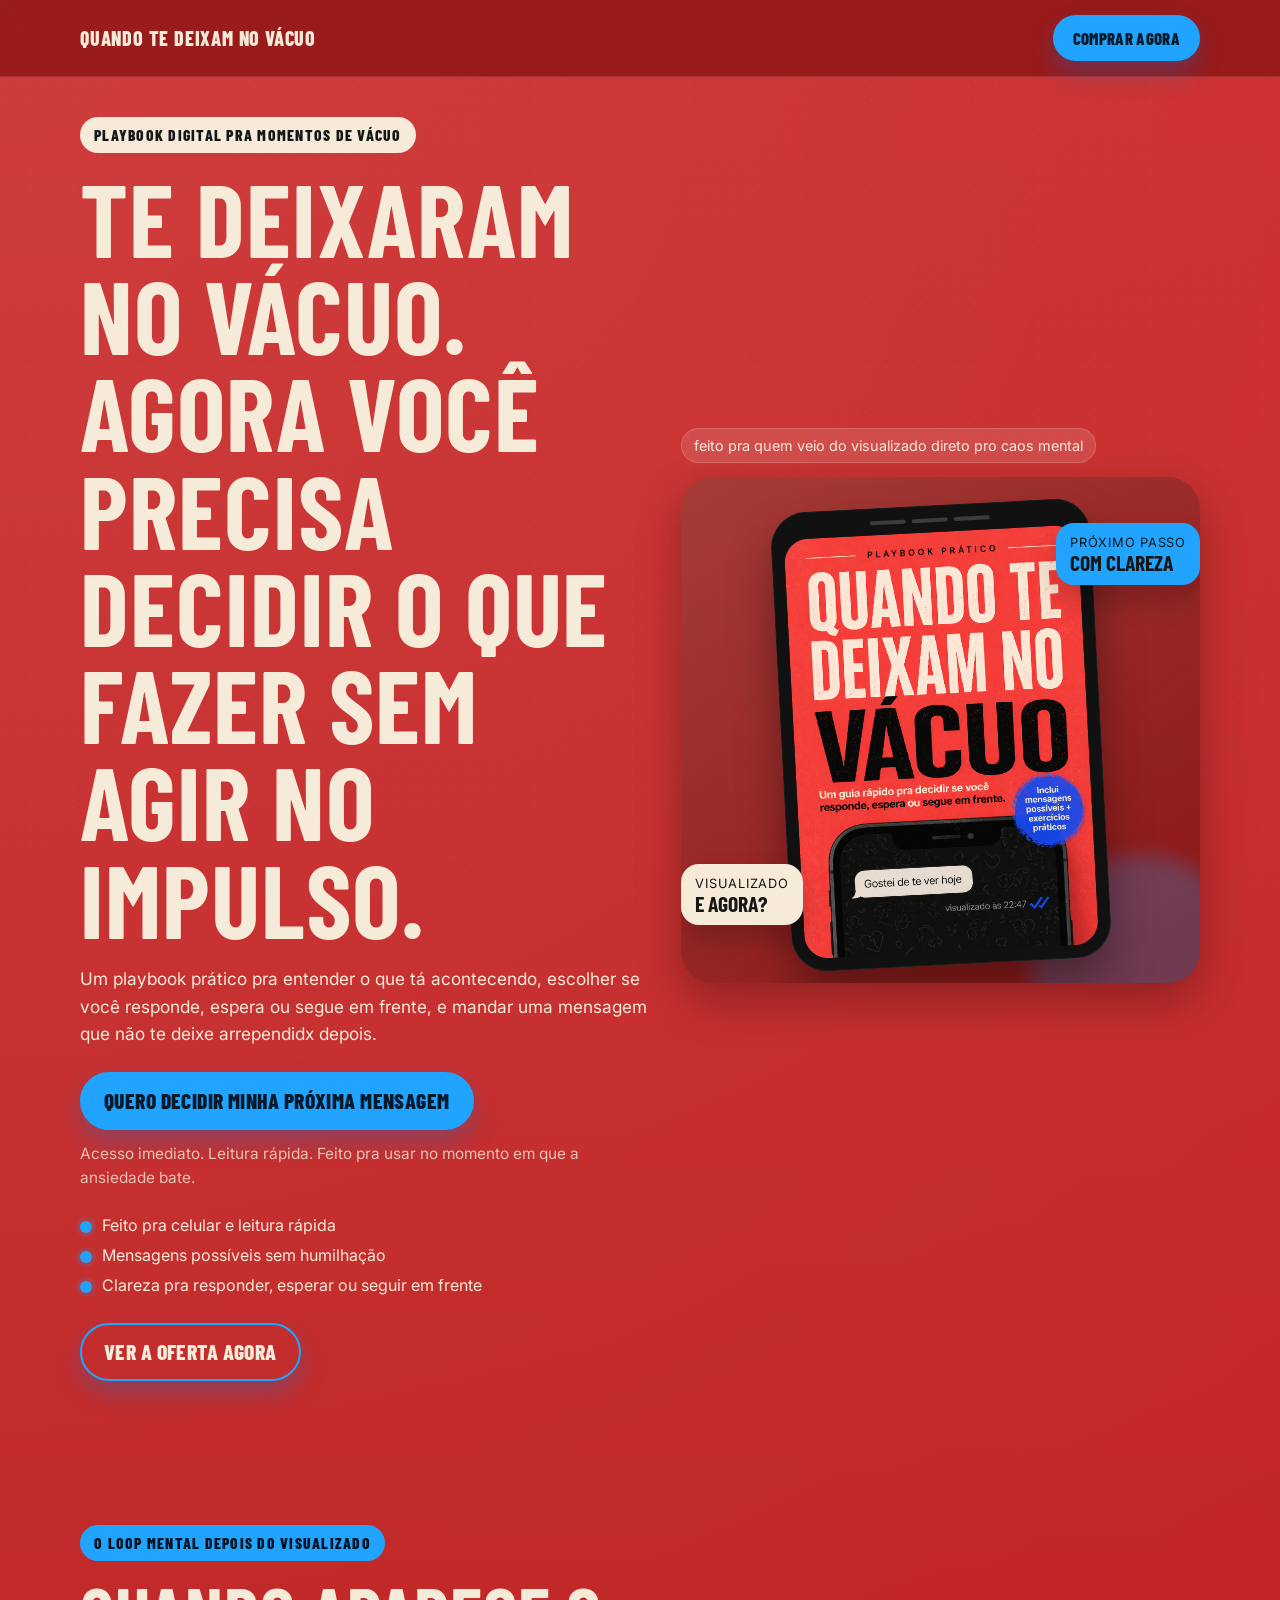
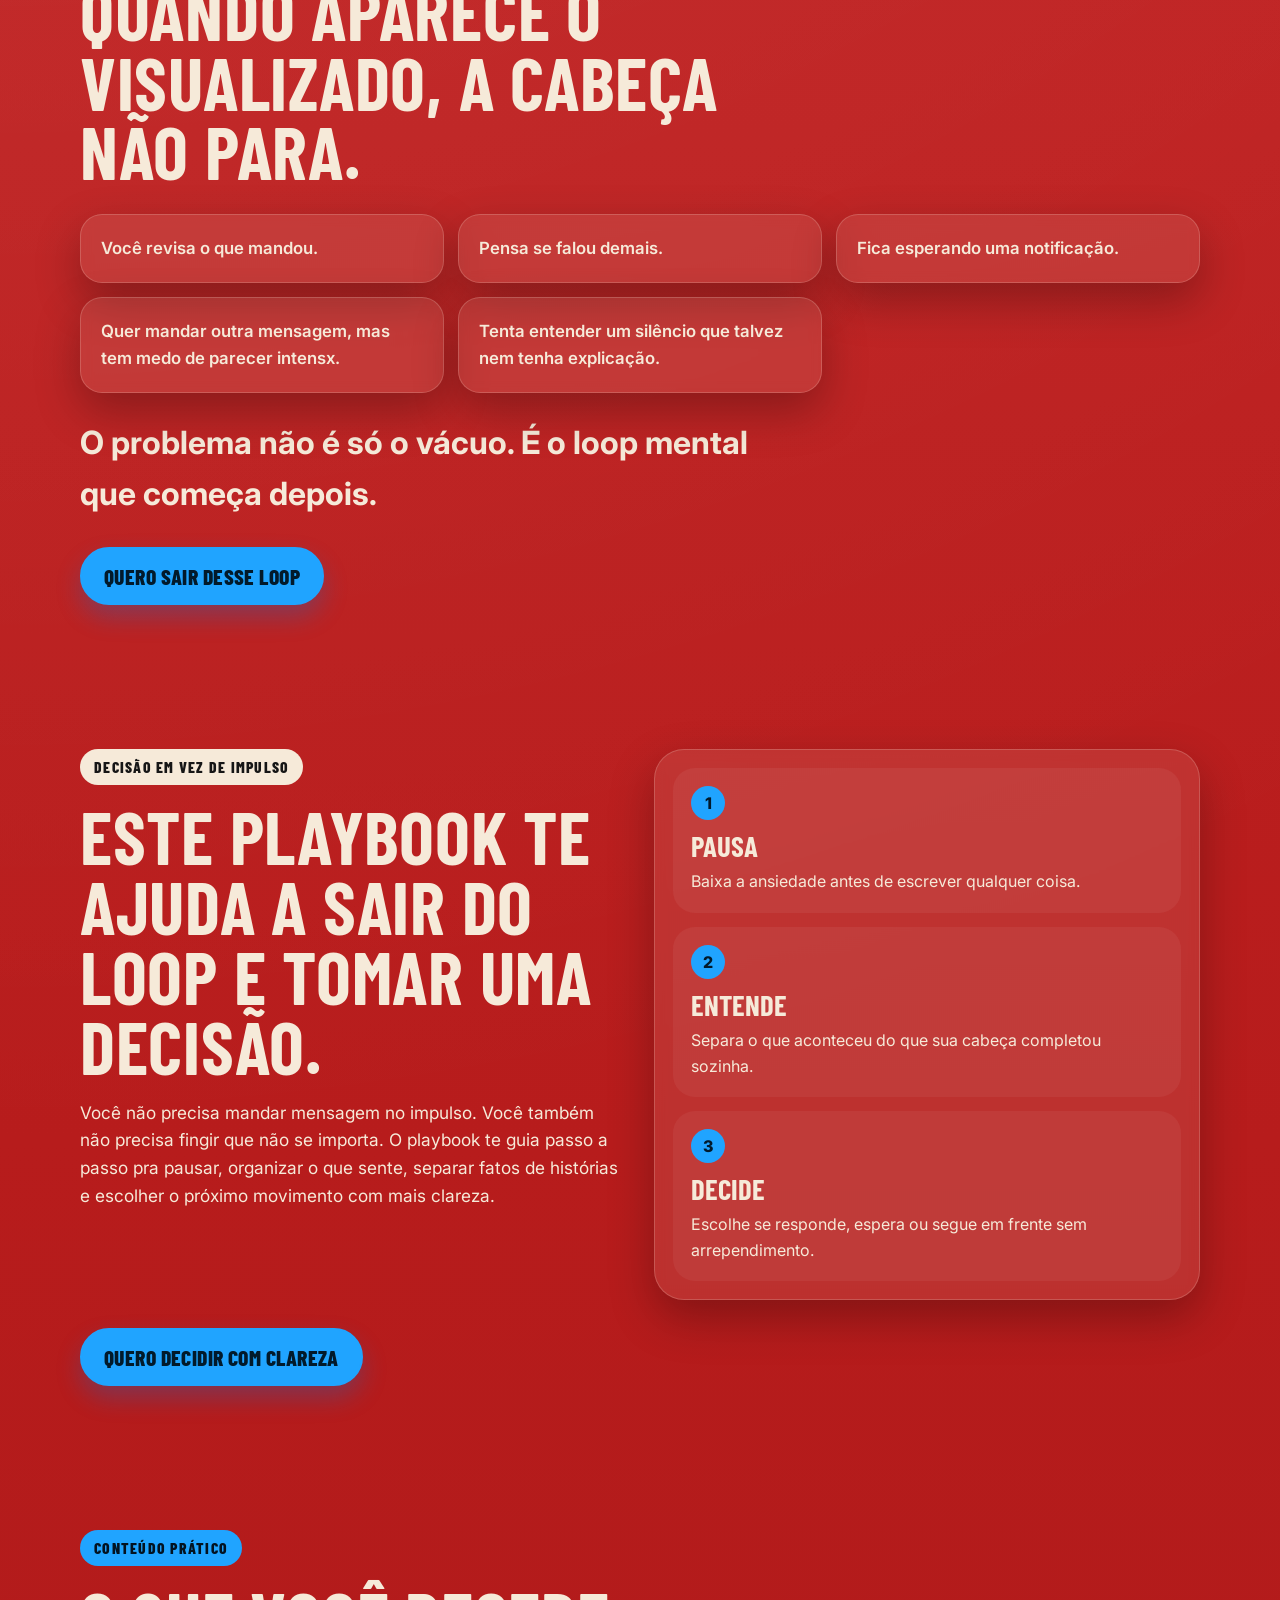
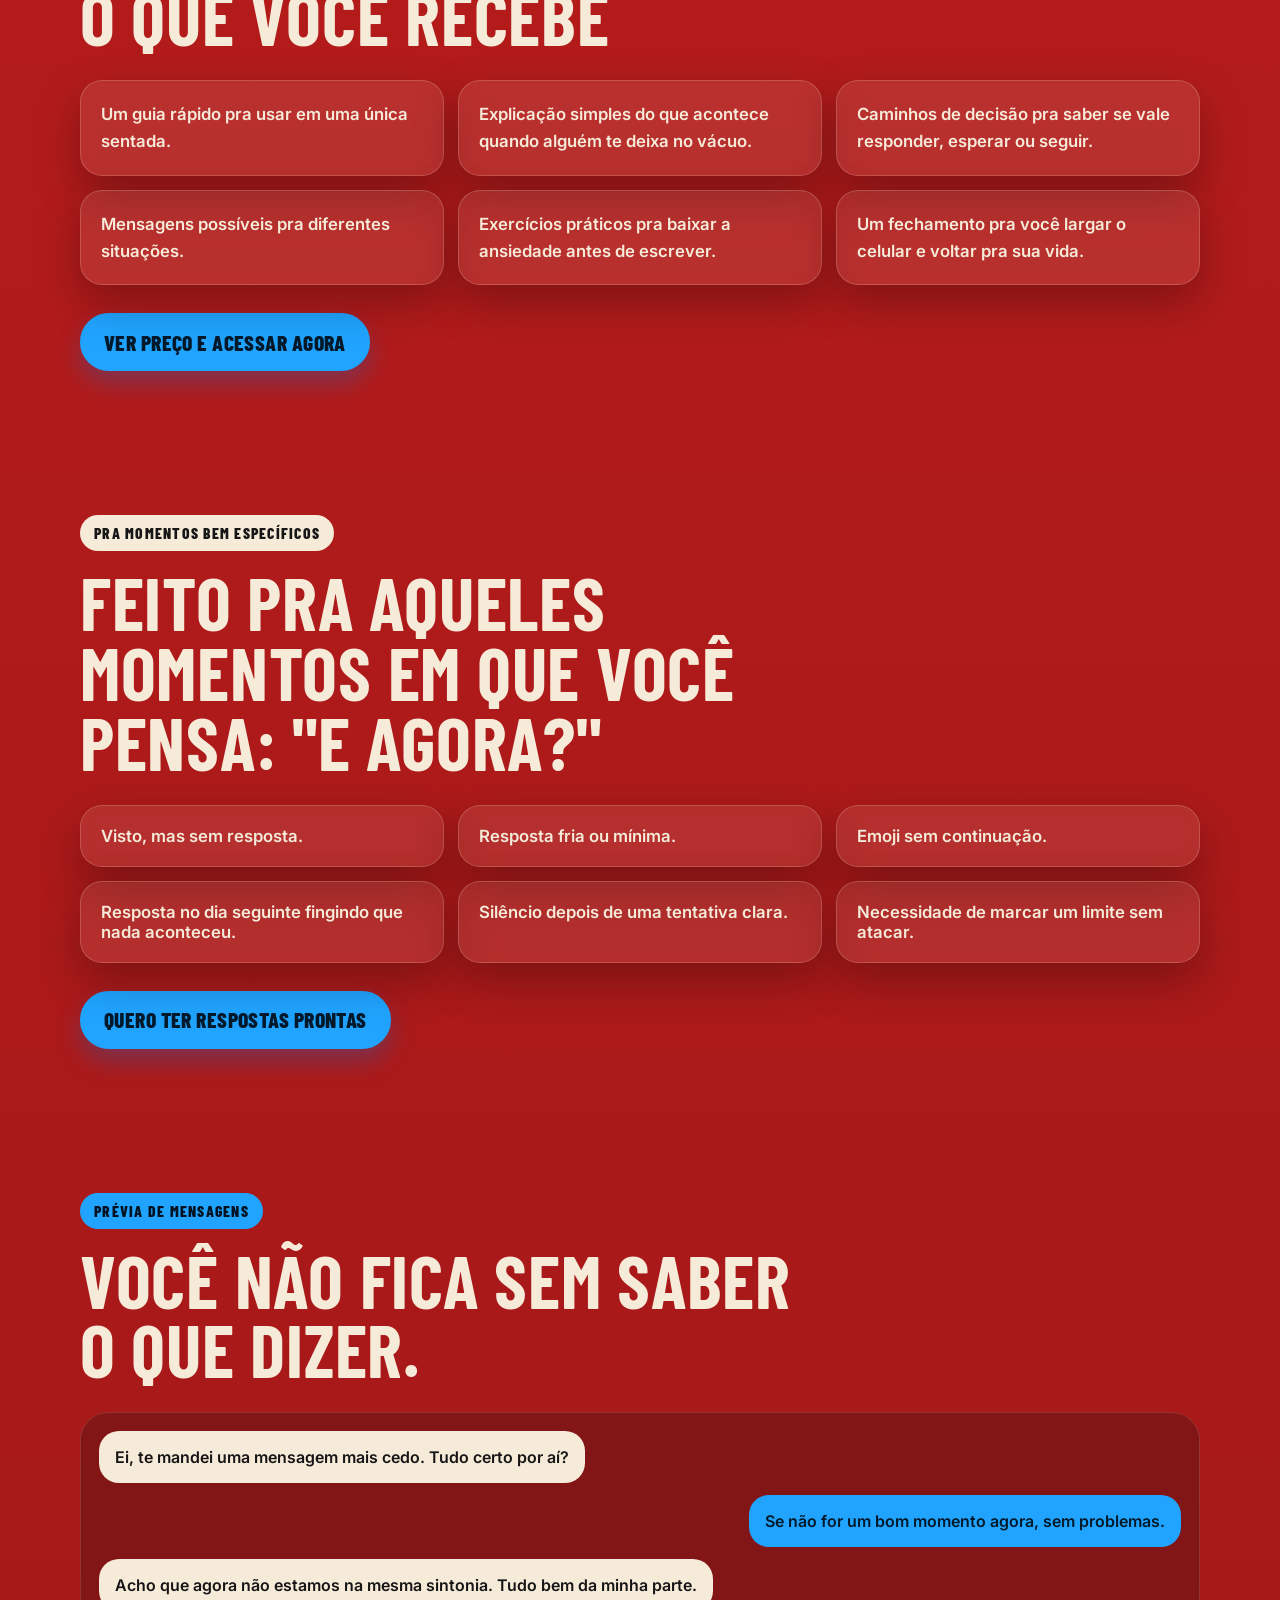
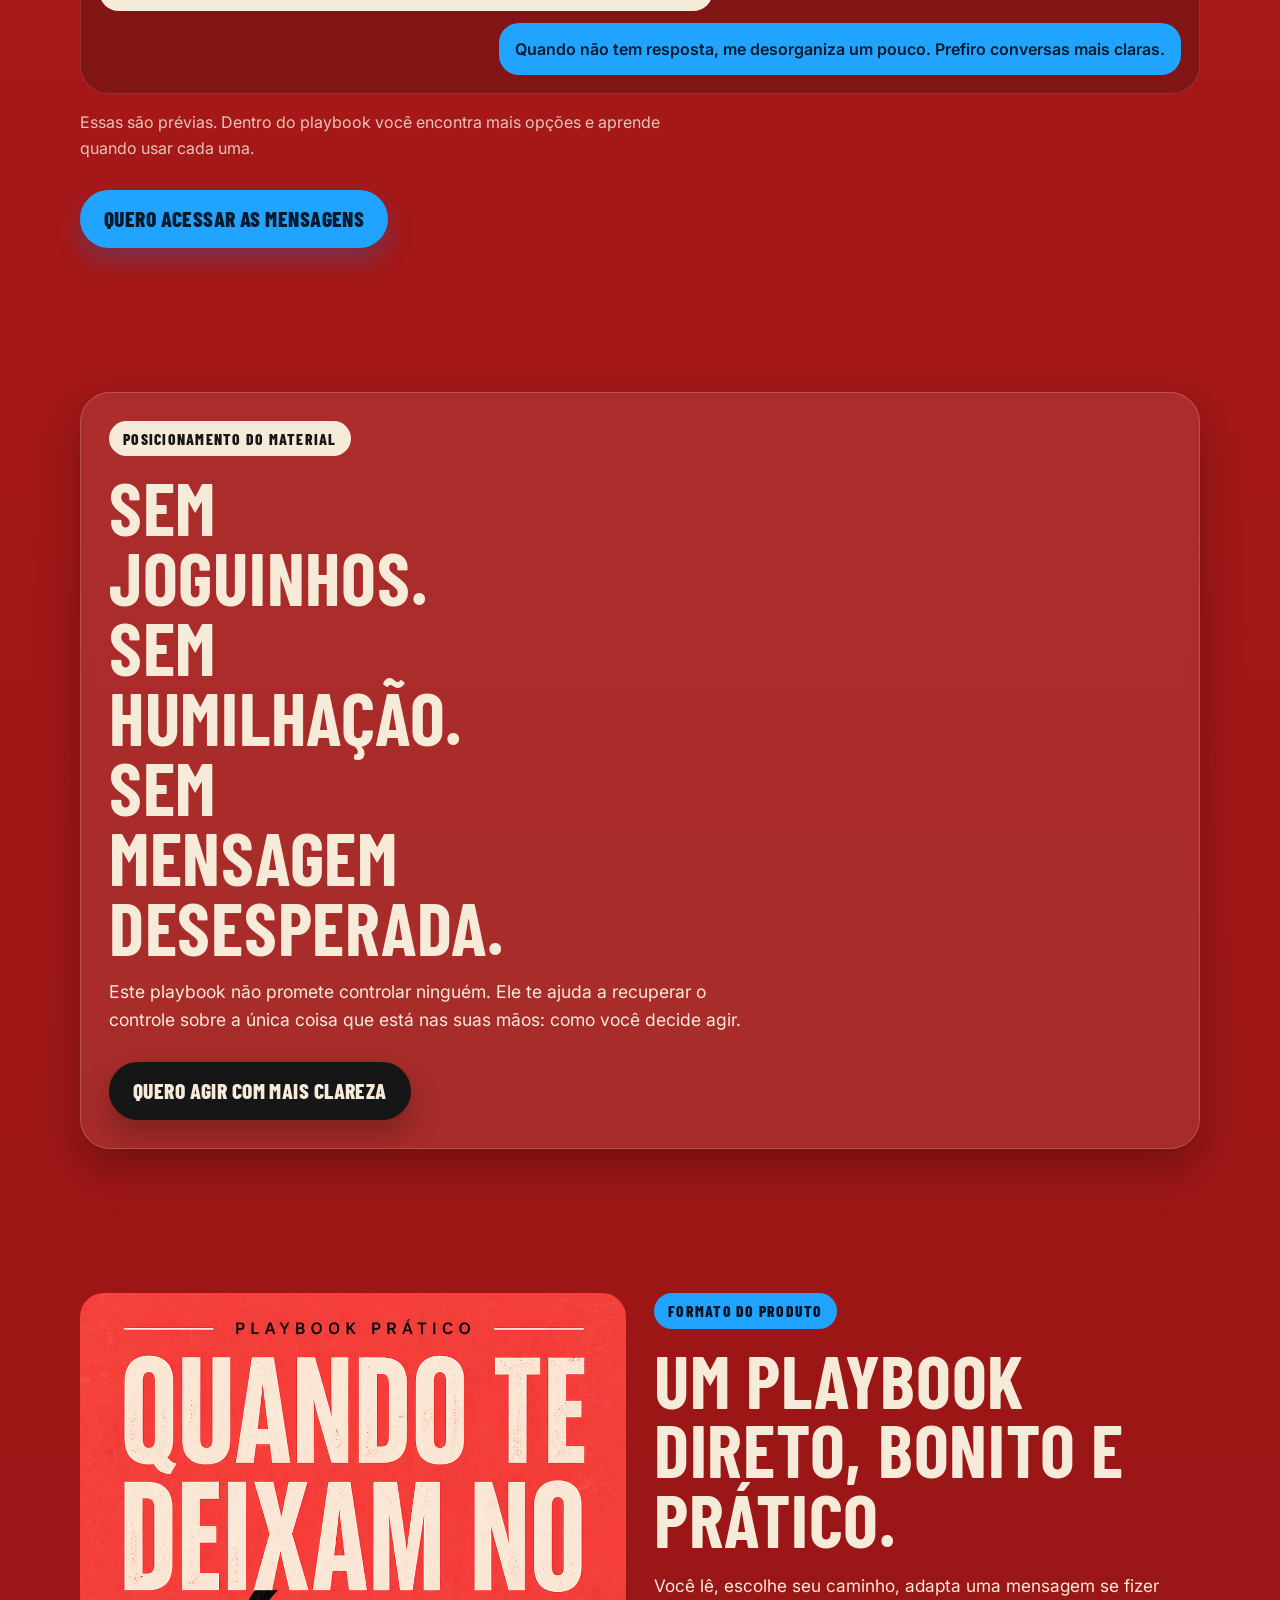
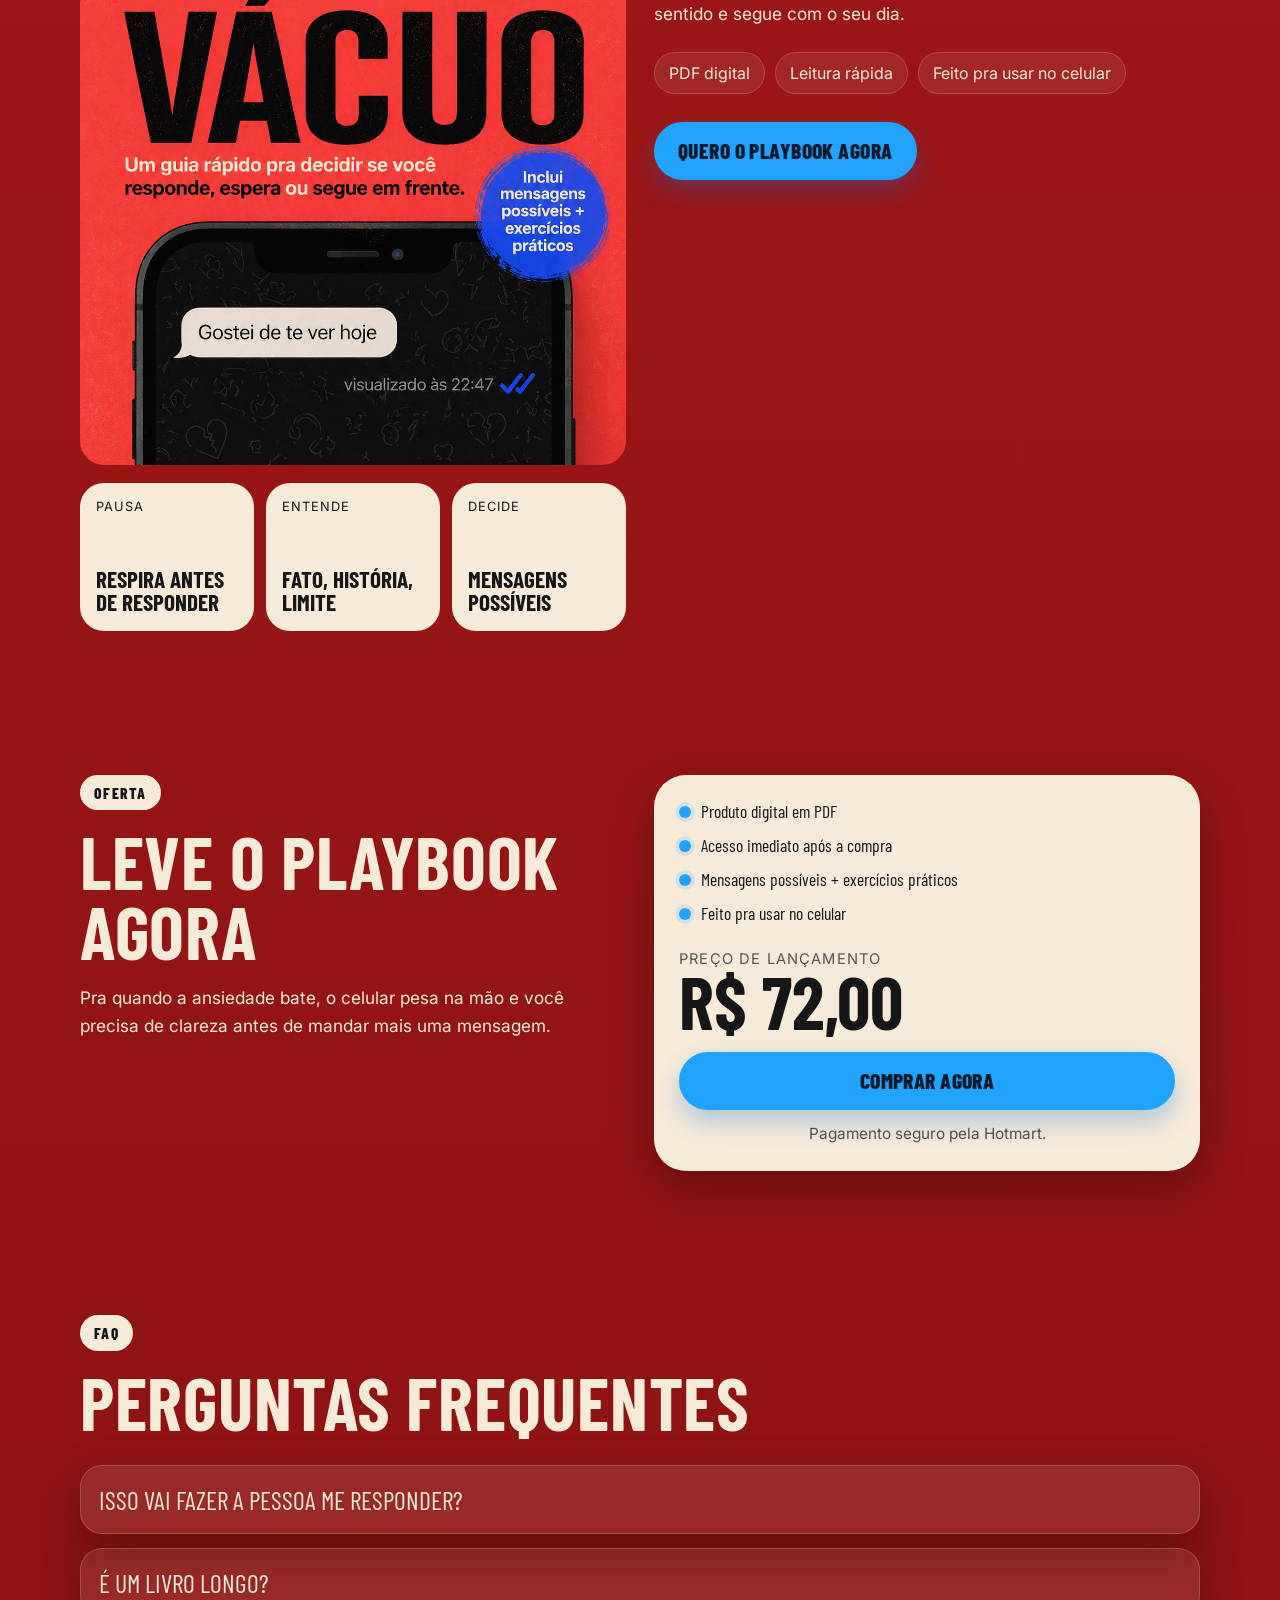
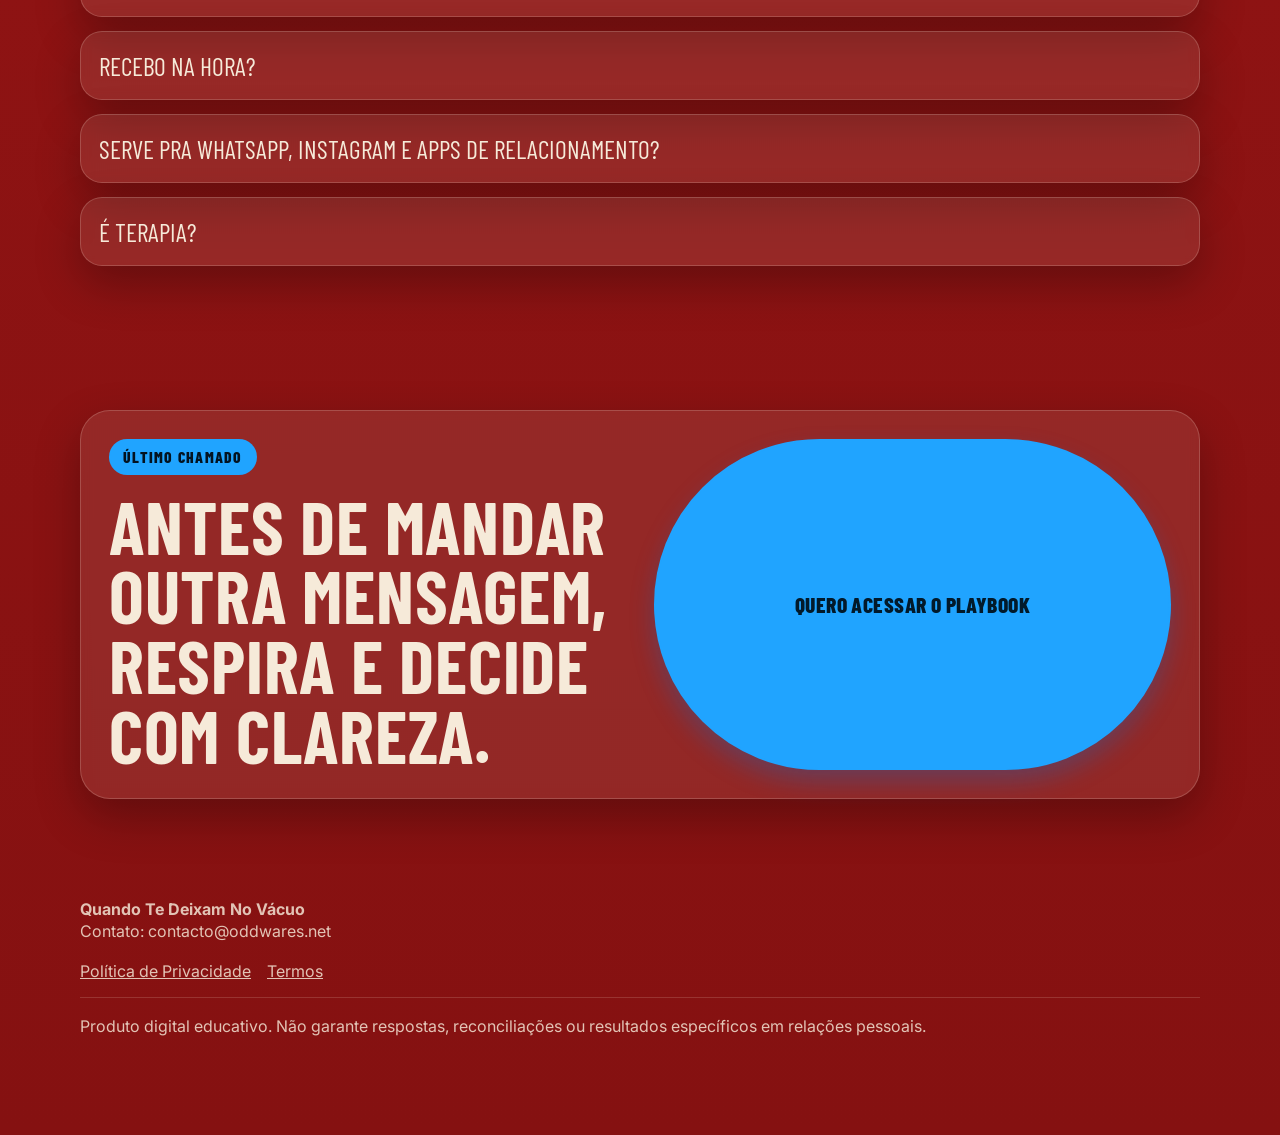
==== index.html @ 618a97d7 "Install Meta Pixel on public pages" ====
<!DOCTYPE html>
<html lang="pt-BR">
  <head>
    <meta charset="UTF-8" />
    <meta name="viewport" content="width=device-width, initial-scale=1.0" />
    <title>Quando Te Deixam No Vácuo | Playbook prático pra decidir sua próxima mensagem</title>
    <meta
      name="description"
      content="Um playbook prático pra entender o que tá acontecendo depois do visualizado, decidir se você responde, espera ou segue em frente, e mandar uma mensagem sem arrependimento."
    />
    <meta name="theme-color" content="#b71c1c" />
    <link rel="preconnect" href="https://fonts.googleapis.com" />
    <link rel="preconnect" href="https://fonts.gstatic.com" crossorigin />
    <link
      href="https://fonts.googleapis.com/css2?family=Barlow+Condensed:wght@500;700;800&family=Inter:wght@400;500;600;700;800&display=swap"
      rel="stylesheet"
    />
    <link rel="stylesheet" href="styles.css" />
    <script>
      window.PRODUCT_CONFIG = {
        hotmartUrl: "https://pay.hotmart.com/K104704802N",
        metaPixelId: "PIXEL_ID_AQUI",
        coverImagePath: "assets/vacuo-cover.png",
        leadEndpoint: "/api/leads",
        privacyPolicyUrl: "/privacy.html",
        termsUrl: "/terms.html",
      };
    </script>
    <script>
      !(function (f, b, e, v, n, t, s) {
        if (f.fbq) return;
        n = f.fbq = function () {
          n.callMethod ? n.callMethod.apply(n, arguments) : n.queue.push(arguments);
        };
        if (!f._fbq) f._fbq = n;
        n.push = n;
        n.loaded = !0;
        n.version = "2.0";
        n.queue = [];
        t = b.createElement(e);
        t.async = !0;
        t.src = v;
        s = b.getElementsByTagName(e)[0];
        s.parentNode.insertBefore(t, s);
      })(window, document, "script", "https://connect.facebook.net/en_US/fbevents.js");
      fbq("init", "1514846480055818");
      fbq("track", "PageView");
      fbq("track", "ViewContent", {
        content_name: "Quando Te Deixam No Vacuo",
        content_type: "product",
        value: 72.00,
        currency: "BRL",
      });
    </script>
  </head>
  <body>
    <div class="page-noise" aria-hidden="true"></div>

    <header class="site-header">
      <div class="container topbar">
        <a class="brand" href="#hero">Quando Te Deixam No Vácuo</a>
        <a class="nav-cta cta-button cta-button--small js-checkout-link" href="https://pay.hotmart.com/K104704802N">
          Comprar agora
        </a>
      </div>
    </header>

    <main>
      <section class="hero section" id="hero">
        <div class="container hero-grid">
          <div class="hero-copy">
            <span class="eyebrow">PLAYBOOK DIGITAL PRA MOMENTOS DE VÁCUO</span>
            <h1>Te deixaram no vácuo. Agora você precisa decidir o que fazer sem agir no impulso.</h1>
            <p class="hero-subtitle">
              Um playbook prático pra entender o que tá acontecendo, escolher se você responde, espera ou segue em frente, e mandar uma mensagem que não te deixe arrependidx depois.
            </p>
            <div class="hero-actions">
              <a class="cta-button js-checkout-link" href="https://pay.hotmart.com/K104704802N">
                Quero decidir minha próxima mensagem
              </a>
              <p class="microcopy">Acesso imediato. Leitura rápida. Feito pra usar no momento em que a ansiedade bate.</p>
            </div>
            <ul class="hero-points" aria-label="Destaques do produto">
              <li>Feito pra celular e leitura rápida</li>
              <li>Mensagens possíveis sem humilhação</li>
              <li>Clareza pra responder, esperar ou seguir em frente</li>
            </ul>
          </div>

          <div class="hero-visual">
            <div class="hero-badge">feito pra quem veio do visualizado direto pro caos mental</div>
            <div class="cover-stage">
              <div class="phone-shell">
                <div class="phone-header"><span></span><span></span><span></span></div>
                <img class="product-cover js-cover-image" src="assets/vacuo-cover.png" alt="Capa do playbook Quando Te Deixam No Vácuo" />
              </div>
              <div class="chat-float chat-float--left"><span>visualizado</span><strong>e agora?</strong></div>
              <div class="chat-float chat-float--right"><span>próximo passo</span><strong>com clareza</strong></div>
            </div>
          </div>
        </div>
        <div class="container section-cta"><a class="cta-button cta-button--ghost js-scroll-link" href="#oferta">Ver a oferta agora</a></div>
      </section>

      <section class="problem section" id="problema">
        <div class="container">
          <div class="section-heading"><span class="eyebrow eyebrow--blue">O LOOP MENTAL DEPOIS DO VISUALIZADO</span><h2>Quando aparece o visualizado, a cabeça não para.</h2></div>
          <div class="problem-grid">
            <article class="problem-card"><p>Você revisa o que mandou.</p></article>
            <article class="problem-card"><p>Pensa se falou demais.</p></article>
            <article class="problem-card"><p>Fica esperando uma notificação.</p></article>
            <article class="problem-card"><p>Quer mandar outra mensagem, mas tem medo de parecer intensx.</p></article>
            <article class="problem-card"><p>Tenta entender um silêncio que talvez nem tenha explicação.</p></article>
          </div>
          <p class="section-closing">O problema não é só o vácuo. É o loop mental que começa depois.</p>
          <div class="section-cta"><a class="cta-button js-checkout-link" href="https://pay.hotmart.com/K104704802N">Quero sair desse loop</a></div>
        </div>
      </section>

      <section class="promise section" id="promessa">
        <div class="container promise-layout">
          <div class="section-heading">
            <span class="eyebrow">DECISÃO EM VEZ DE IMPULSO</span>
            <h2>Este playbook te ajuda a sair do loop e tomar uma decisão.</h2>
            <p>Você não precisa mandar mensagem no impulso. Você também não precisa fingir que não se importa. O playbook te guia passo a passo pra pausar, organizar o que sente, separar fatos de histórias e escolher o próximo movimento com mais clareza.</p>
          </div>
          <div class="steps-card" aria-label="Três etapas do playbook">
            <div class="step"><span class="step-index">1</span><strong>Pausa</strong><p>Baixa a ansiedade antes de escrever qualquer coisa.</p></div>
            <div class="step"><span class="step-index">2</span><strong>Entende</strong><p>Separa o que aconteceu do que sua cabeça completou sozinha.</p></div>
            <div class="step"><span class="step-index">3</span><strong>Decide</strong><p>Escolhe se responde, espera ou segue em frente sem arrependimento.</p></div>
          </div>
        </div>
        <div class="container section-cta"><a class="cta-button js-checkout-link" href="https://pay.hotmart.com/K104704802N">Quero decidir com clareza</a></div>
      </section>

      <section class="inside section" id="conteudo">
        <div class="container">
          <div class="section-heading"><span class="eyebrow eyebrow--blue">CONTEÚDO PRÁTICO</span><h2>O que você recebe</h2></div>
          <div class="benefits-grid">
            <article class="benefit-card"><p>Um guia rápido pra usar em uma única sentada.</p></article>
            <article class="benefit-card"><p>Explicação simples do que acontece quando alguém te deixa no vácuo.</p></article>
            <article class="benefit-card"><p>Caminhos de decisão pra saber se vale responder, esperar ou seguir.</p></article>
            <article class="benefit-card"><p>Mensagens possíveis pra diferentes situações.</p></article>
            <article class="benefit-card"><p>Exercícios práticos pra baixar a ansiedade antes de escrever.</p></article>
            <article class="benefit-card"><p>Um fechamento pra você largar o celular e voltar pra sua vida.</p></article>
          </div>
          <div class="section-cta"><a class="cta-button js-scroll-link" href="#oferta">Ver preço e acessar agora</a></div>
        </div>
      </section>

      <section class="situations section" id="situacoes">
        <div class="container">
          <div class="section-heading"><span class="eyebrow">PRA MOMENTOS BEM ESPECÍFICOS</span><h2>Feito pra aqueles momentos em que você pensa: "e agora?"</h2></div>
          <div class="situations-grid">
            <article class="situation-card">Visto, mas sem resposta.</article>
            <article class="situation-card">Resposta fria ou mínima.</article>
            <article class="situation-card">Emoji sem continuação.</article>
            <article class="situation-card">Resposta no dia seguinte fingindo que nada aconteceu.</article>
            <article class="situation-card">Silêncio depois de uma tentativa clara.</article>
            <article class="situation-card">Necessidade de marcar um limite sem atacar.</article>
          </div>
          <div class="section-cta"><a class="cta-button js-checkout-link" href="https://pay.hotmart.com/K104704802N">Quero ter respostas prontas</a></div>
        </div>
      </section>

      <section class="messages section" id="mensagens">
        <div class="container">
          <div class="section-heading"><span class="eyebrow eyebrow--blue">PRÉVIA DE MENSAGENS</span><h2>Você não fica sem saber o que dizer.</h2></div>
          <div class="chat-preview" aria-label="Prévia de mensagens do playbook">
            <div class="bubble bubble--incoming">Ei, te mandei uma mensagem mais cedo. Tudo certo por aí?</div>
            <div class="bubble bubble--outgoing">Se não for um bom momento agora, sem problemas.</div>
            <div class="bubble bubble--incoming">Acho que agora não estamos na mesma sintonia. Tudo bem da minha parte.</div>
            <div class="bubble bubble--outgoing">Quando não tem resposta, me desorganiza um pouco. Prefiro conversas mais claras.</div>
          </div>
          <p class="messages-note">Essas são prévias. Dentro do playbook você encontra mais opções e aprende quando usar cada uma.</p>
          <div class="section-cta"><a class="cta-button js-checkout-link" href="https://pay.hotmart.com/K104704802N">Quero acessar as mensagens</a></div>
        </div>
      </section>

      <section class="positioning section" id="posicionamento">
        <div class="container positioning-box">
          <span class="eyebrow">POSICIONAMENTO DO MATERIAL</span>
          <h2>Sem joguinhos. Sem humilhação. Sem mensagem desesperada.</h2>
          <p>Este playbook não promete controlar ninguém. Ele te ajuda a recuperar o controle sobre a única coisa que está nas suas mãos: como você decide agir.</p>
          <div class="section-cta"><a class="cta-button cta-button--dark js-scroll-link" href="#oferta">Quero agir com mais clareza</a></div>
        </div>
      </section>

      <section class="preview section" id="preview">
        <div class="container preview-grid">
          <div class="preview-visual">
            <img class="preview-cover js-cover-image" src="assets/vacuo-cover.png" alt="Prévia da capa do playbook Quando Te Deixam No Vácuo" />
            <div class="page-mockups" aria-hidden="true">
              <div class="mockup-page"><span>PAUSA</span><strong>respira antes de responder</strong></div>
              <div class="mockup-page"><span>ENTENDE</span><strong>fato, história, limite</strong></div>
              <div class="mockup-page"><span>DECIDE</span><strong>mensagens possíveis</strong></div>
            </div>
          </div>
          <div class="preview-copy">
            <div class="section-heading"><span class="eyebrow eyebrow--blue">FORMATO DO PRODUTO</span><h2>Um playbook direto, bonito e prático.</h2></div>
            <p>Você lê, escolhe seu caminho, adapta uma mensagem se fizer sentido e segue com o seu dia.</p>
            <div class="mini-list"><span>PDF digital</span><span>Leitura rápida</span><span>Feito pra usar no celular</span></div>
            <div class="section-cta"><a class="cta-button js-checkout-link" href="https://pay.hotmart.com/K104704802N">Quero o playbook agora</a></div>
          </div>
        </div>
      </section>

      <section class="offer section" id="oferta">
        <div class="container offer-layout">
          <div class="offer-copy"><span class="eyebrow">OFERTA</span><h2>Leve o playbook agora</h2><p>Pra quando a ansiedade bate, o celular pesa na mão e você precisa de clareza antes de mandar mais uma mensagem.</p></div>
          <aside class="offer-card" aria-label="Oferta do produto">
            <ul class="offer-list"><li>Produto digital em PDF</li><li>Acesso imediato após a compra</li><li>Mensagens possíveis + exercícios práticos</li><li>Feito pra usar no celular</li></ul>
            <div class="price-wrap"><span class="price-label">Preço de lançamento</span><strong class="price-value">R$ 72,00</strong></div>
            <a class="cta-button cta-button--full js-checkout-link" href="https://pay.hotmart.com/K104704802N">Comprar agora</a>
            <p class="microcopy microcopy--dark">Pagamento seguro pela Hotmart.</p>
          </aside>
        </div>
      </section>

      <!-- Lead capture removed from public page until n8n webhook endpoint is configured. -->

      <section class="faq section" id="faq">
        <div class="container">
          <div class="section-heading"><span class="eyebrow">FAQ</span><h2>Perguntas frequentes</h2></div>
          <div class="faq-list">
            <details class="faq-item"><summary>Isso vai fazer a pessoa me responder?</summary><p>Não. O playbook não promete controlar a reação de ninguém. Ele te ajuda a decidir melhor o que você faz.</p></details>
            <details class="faq-item"><summary>É um livro longo?</summary><p>Não. É um playbook rápido e prático, feito pra ser usado no momento em que você precisa de clareza.</p></details>
            <details class="faq-item"><summary>Recebo na hora?</summary><p>Sim. Depois da compra, você recebe o acesso digital pela Hotmart.</p></details>
            <details class="faq-item"><summary>Serve pra WhatsApp, Instagram e apps de relacionamento?</summary><p>Sim. O foco é qualquer situação em que alguém visualiza, responde frio ou some no meio da conversa.</p></details>
            <details class="faq-item"><summary>É terapia?</summary><p>Não. É um material prático de autocuidado e decisão. Se você estiver passando por sofrimento intenso ou recorrente, procure apoio profissional.</p></details>
          </div>
        </div>
      </section>

      <section class="final-cta section" id="acessar">
        <div class="container final-cta-box">
          <div><span class="eyebrow eyebrow--blue">ÚLTIMO CHAMADO</span><h2>Antes de mandar outra mensagem, respira e decide com clareza.</h2></div>
          <a class="cta-button js-checkout-link" href="https://pay.hotmart.com/K104704802N">Quero acessar o playbook</a>
        </div>
      </section>
    </main>

    <footer class="site-footer">
      <div class="container footer-grid">
        <div><strong>Quando Te Deixam No Vácuo</strong><p>Contato: contacto@oddwares.net</p></div>
        <nav class="footer-links" aria-label="Links legais"><a class="js-privacy-link" href="/privacy.html">Política de Privacidade</a><a class="js-terms-link" href="/terms.html">Termos</a></nav>
      </div>
      <div class="container footer-disclaimer"><p>Produto digital educativo. Não garante respostas, reconciliações ou resultados específicos em relações pessoais.</p></div>
    </footer>

    <a class="sticky-mobile-cta js-checkout-link" href="https://pay.hotmart.com/K104704802N">Comprar por R$ 72,00</a>

    <noscript>
      <img height="1" width="1" style="display: none" alt="" src="https://www.facebook.com/tr?id=1514846480055818&ev=PageView&noscript=1" />
    </noscript>
    <script src="script.js"></script>
  </body>
</html>
---- styles.css ----
:root {
  --bg: #b71c1c;
  --bg-deep: #851111;
  --bg-cream: #f6ead9;
  --ink: #161616;
  --ink-soft: rgba(22, 22, 22, 0.72);
  --card: rgba(246, 234, 217, 0.1);
  --line: rgba(246, 234, 217, 0.2);
  --blue: #20a4ff;
  --blue-deep: #0073d7;
  --shadow: 0 18px 45px rgba(0, 0, 0, 0.28);
  --radius: 24px;
  --container: 1120px;
  --header-h: 76px;
}

*,
*::before,
*::after {
  box-sizing: border-box;
}

html {
  scroll-behavior: smooth;
}

body {
  margin: 0;
  font-family: "Inter", sans-serif;
  color: var(--bg-cream);
  background:
    radial-gradient(circle at top left, rgba(255, 255, 255, 0.1), transparent 30%),
    linear-gradient(180deg, #ca2727 0%, var(--bg) 30%, var(--bg-deep) 100%);
  min-width: 320px;
  position: relative;
}

img {
  max-width: 100%;
  display: block;
}

a {
  color: inherit;
  text-decoration: none;
}

button,
input {
  font: inherit;
}

.page-noise {
  position: fixed;
  inset: 0;
  pointer-events: none;
  opacity: 0.12;
  mix-blend-mode: soft-light;
  background-image:
    radial-gradient(circle at 20% 20%, rgba(255, 255, 255, 0.5) 0 1px, transparent 1px),
    radial-gradient(circle at 80% 0%, rgba(0, 0, 0, 0.45) 0 1px, transparent 1px),
    radial-gradient(circle at 30% 70%, rgba(255, 255, 255, 0.35) 0 1px, transparent 1px);
  background-size: 14px 14px, 18px 18px, 22px 22px;
}

.container {
  width: min(calc(100% - 32px), var(--container));
  margin: 0 auto;
}

.site-header {
  position: sticky;
  top: 0;
  z-index: 50;
  backdrop-filter: blur(14px);
  background: rgba(132, 17, 17, 0.72);
  border-bottom: 1px solid rgba(246, 234, 217, 0.12);
}

.topbar {
  min-height: var(--header-h);
  display: flex;
  align-items: center;
  justify-content: space-between;
  gap: 16px;
}

.brand,
.eyebrow,
h1,
h2,
.price-value,
.cta-button,
.step strong,
.chat-float strong,
.offer-list li,
.mockup-page strong,
.faq-item summary {
  font-family: "Barlow Condensed", sans-serif;
}

.brand {
  font-size: 1.25rem;
  font-weight: 800;
  letter-spacing: 0.04em;
  text-transform: uppercase;
}

.section {
  padding: 72px 0;
  position: relative;
}

.hero {
  padding-top: 40px;
}

.hero-grid,
.promise-layout,
.preview-grid,
.offer-layout,
.lead-box,
.final-cta-box {
  display: grid;
  gap: 28px;
}

.hero-grid {
  align-items: center;
}

.eyebrow {
  display: inline-flex;
  align-items: center;
  gap: 8px;
  font-size: 0.98rem;
  line-height: 1;
  font-weight: 800;
  letter-spacing: 0.08em;
  text-transform: uppercase;
  color: var(--ink);
  background: var(--bg-cream);
  padding: 10px 14px;
  border-radius: 999px;
}

.eyebrow--blue {
  background: var(--blue);
  color: #031321;
}

h1,
h2 {
  margin: 16px 0 0;
  text-transform: uppercase;
  line-height: 0.95;
  letter-spacing: 0.01em;
}

h1 {
  font-size: clamp(3rem, 10vw, 6.4rem);
}

h2 {
  font-size: clamp(2.3rem, 8vw, 4.6rem);
}

p {
  margin: 0;
  font-size: 1rem;
  line-height: 1.6;
}

.hero-subtitle,
.section-heading p,
.offer-copy p,
.lead-copy p,
.preview-copy p {
  margin-top: 18px;
  font-size: 1.08rem;
  max-width: 58ch;
}

.hero-actions {
  margin-top: 24px;
}

.cta-button {
  display: inline-flex;
  align-items: center;
  justify-content: center;
  min-height: 58px;
  padding: 14px 22px;
  border-radius: 999px;
  border: 2px solid var(--blue);
  background: var(--blue);
  color: #021a2b;
  font-size: 1.35rem;
  font-weight: 800;
  line-height: 1;
  letter-spacing: 0.02em;
  text-transform: uppercase;
  box-shadow: 0 12px 24px rgba(0, 115, 215, 0.28);
  transition: transform 180ms ease, box-shadow 180ms ease, background 180ms ease;
}

.cta-button:hover,
.cta-button:focus-visible {
  transform: translateY(-2px);
  box-shadow: 0 16px 30px rgba(0, 115, 215, 0.34);
}

.cta-button--small {
  min-height: 46px;
  font-size: 1.05rem;
  padding: 10px 18px;
}

.cta-button--ghost {
  background: transparent;
  color: var(--bg-cream);
}

.cta-button--dark {
  background: var(--ink);
  border-color: var(--ink);
  color: var(--bg-cream);
  box-shadow: 0 14px 30px rgba(0, 0, 0, 0.26);
}

.cta-button--full {
  width: 100%;
}

.microcopy {
  margin-top: 12px;
  color: rgba(246, 234, 217, 0.78);
  font-size: 0.96rem;
}

.microcopy--dark {
  color: var(--ink-soft);
  text-align: center;
}

.hero-points,
.offer-list,
.mini-list {
  list-style: none;
  padding: 0;
  margin: 24px 0 0;
}

.hero-points {
  display: grid;
  gap: 10px;
}

.hero-points li,
.offer-list li {
  display: flex;
  align-items: flex-start;
  gap: 10px;
}

.hero-points li::before,
.offer-list li::before {
  content: "";
  width: 12px;
  height: 12px;
  margin-top: 6px;
  border-radius: 999px;
  background: var(--blue);
  box-shadow: 0 0 0 4px rgba(32, 164, 255, 0.14);
  flex: 0 0 auto;
}

.hero-visual {
  position: relative;
}

.hero-badge {
  display: inline-block;
  margin-bottom: 14px;
  padding: 8px 12px;
  background: rgba(246, 234, 217, 0.14);
  border: 1px solid var(--line);
  border-radius: 999px;
  color: var(--bg-cream);
  font-size: 0.9rem;
}

.cover-stage {
  position: relative;
  padding: 28px 12px 18px;
  border-radius: 32px;
  background:
    linear-gradient(145deg, rgba(246, 234, 217, 0.16), rgba(0, 0, 0, 0.08)),
    rgba(110, 7, 7, 0.55);
  box-shadow: var(--shadow);
  overflow: hidden;
}

.cover-stage::before {
  content: "";
  position: absolute;
  inset: auto -10% -18% auto;
  width: 220px;
  aspect-ratio: 1;
  border-radius: 50%;
  background: rgba(32, 164, 255, 0.25);
  filter: blur(10px);
}

.phone-shell {
  position: relative;
  max-width: 320px;
  margin: 0 auto;
  padding: 12px;
  border-radius: 36px;
  background: #111;
  border: 1px solid rgba(255, 255, 255, 0.06);
  box-shadow: 0 25px 45px rgba(0, 0, 0, 0.36);
  transform: rotate(-3deg);
}

.phone-header {
  display: flex;
  justify-content: center;
  gap: 6px;
  margin-bottom: 10px;
}

.phone-header span {
  width: 36px;
  height: 4px;
  border-radius: 999px;
  background: rgba(255, 255, 255, 0.18);
}

.product-cover,
.preview-cover {
  width: 100%;
  border-radius: 24px;
  object-fit: cover;
  background: linear-gradient(180deg, #df3a31, #8b0f0f);
  min-height: 420px;
}

.chat-float {
  position: absolute;
  display: grid;
  gap: 2px;
  padding: 12px 14px;
  max-width: 150px;
  border-radius: 18px;
  background: var(--bg-cream);
  color: var(--ink);
  box-shadow: 0 16px 28px rgba(0, 0, 0, 0.2);
}

.chat-float span {
  font-size: 0.8rem;
  text-transform: uppercase;
  letter-spacing: 0.06em;
}

.chat-float strong {
  font-size: 1.35rem;
  line-height: 0.95;
  text-transform: uppercase;
}

.chat-float--left {
  left: 0;
  bottom: 58px;
}

.chat-float--right {
  right: 0;
  top: 46px;
  background: var(--blue);
}

.section-heading {
  max-width: 720px;
}

.section-cta {
  margin-top: 28px;
}

.problem-grid,
.benefits-grid,
.situations-grid,
.faq-list {
  display: grid;
  gap: 14px;
  margin-top: 28px;
}

.problem-card,
.benefit-card,
.situation-card,
.steps-card,
.lead-box,
.faq-item,
.offer-card,
.positioning-box,
.final-cta-box {
  border: 1px solid var(--line);
  background: var(--card);
  backdrop-filter: blur(6px);
  box-shadow: var(--shadow);
}

.problem-card,
.benefit-card,
.situation-card {
  padding: 20px;
  border-radius: 22px;
  min-height: 100%;
}

.problem-card p,
.benefit-card p,
.situation-card {
  font-size: 1.05rem;
  font-weight: 600;
}

.section-closing {
  margin-top: 24px;
  max-width: 32ch;
  font-size: clamp(1.35rem, 4vw, 2rem);
  font-weight: 700;
}

.steps-card {
  padding: 18px;
  border-radius: 30px;
  display: grid;
  gap: 14px;
  align-self: end;
}

.step {
  padding: 18px;
  border-radius: 22px;
  background: rgba(255, 255, 255, 0.05);
}

.step-index {
  display: inline-flex;
  width: 34px;
  height: 34px;
  align-items: center;
  justify-content: center;
  border-radius: 50%;
  margin-bottom: 8px;
  background: var(--blue);
  color: #021a2b;
  font-weight: 800;
}

.step strong {
  display: block;
  margin-bottom: 6px;
  font-size: 1.8rem;
  text-transform: uppercase;
}

.chat-preview {
  margin-top: 28px;
  padding: 18px;
  border-radius: 28px;
  background: rgba(16, 16, 16, 0.24);
  border: 1px solid rgba(246, 234, 217, 0.14);
  display: grid;
  gap: 12px;
}

.bubble {
  max-width: 85%;
  padding: 14px 16px;
  border-radius: 20px;
  font-weight: 600;
  line-height: 1.5;
}

.bubble--incoming {
  background: var(--bg-cream);
  color: var(--ink);
  justify-self: start;
}

.bubble--outgoing {
  background: var(--blue);
  color: #021a2b;
  justify-self: end;
}

.messages-note {
  margin-top: 16px;
  max-width: 60ch;
  color: rgba(246, 234, 217, 0.82);
}

.positioning-box,
.final-cta-box {
  padding: 28px;
  border-radius: 30px;
}

.positioning-box h2 {
  max-width: 10ch;
}

.positioning-box p {
  margin-top: 16px;
  max-width: 60ch;
  font-size: 1.1rem;
}

.preview-visual {
  display: grid;
  gap: 18px;
}

.page-mockups {
  display: grid;
  grid-template-columns: repeat(3, minmax(0, 1fr));
  gap: 12px;
}

.mockup-page {
  min-height: 148px;
  padding: 16px;
  border-radius: 24px;
  background: var(--bg-cream);
  color: var(--ink);
  display: flex;
  flex-direction: column;
  justify-content: space-between;
}

.mockup-page span {
  font-size: 0.8rem;
  text-transform: uppercase;
  letter-spacing: 0.08em;
}

.mockup-page strong {
  font-size: 1.45rem;
  line-height: 1;
  text-transform: uppercase;
}

.mini-list {
  display: flex;
  flex-wrap: wrap;
  gap: 10px;
}

.mini-list span {
  padding: 10px 14px;
  border-radius: 999px;
  border: 1px solid var(--line);
  background: rgba(246, 234, 217, 0.08);
}

.offer-card {
  padding: 24px;
  border-radius: 32px;
  background: var(--bg-cream);
  color: var(--ink);
}

.offer-list {
  display: grid;
  gap: 12px;
  margin-top: 0;
}

.offer-list li {
  font-size: 1.1rem;
}

.price-wrap {
  margin: 26px 0 18px;
}

.price-label {
  display: block;
  font-size: 0.92rem;
  text-transform: uppercase;
  letter-spacing: 0.08em;
  color: rgba(22, 22, 22, 0.7);
}

.price-value {
  display: block;
  font-size: clamp(3rem, 10vw, 4.6rem);
  line-height: 0.9;
  text-transform: uppercase;
}

.lead-box {
  padding: 28px;
  border-radius: 30px;
}

.lead-form {
  display: grid;
  gap: 14px;
}

.form-field {
  display: grid;
  gap: 8px;
}

.form-field label,
.checkbox-field {
  font-weight: 600;
}

.form-field input {
  min-height: 54px;
  padding: 14px 16px;
  border-radius: 16px;
  border: 1px solid rgba(246, 234, 217, 0.2);
  background: rgba(255, 255, 255, 0.08);
  color: var(--bg-cream);
}

.form-field input::placeholder {
  color: rgba(246, 234, 217, 0.48);
}

.form-field input:focus-visible,
.checkbox-field input:focus-visible,
.faq-item summary:focus-visible,
.cta-button:focus-visible {
  outline: 3px solid rgba(32, 164, 255, 0.34);
  outline-offset: 3px;
}

.checkbox-field {
  display: flex;
  gap: 10px;
  align-items: flex-start;
}

.checkbox-field input {
  margin-top: 4px;
}

.error-message {
  min-height: 18px;
  color: #ffe0e0;
  font-size: 0.92rem;
}

.form-status {
  min-height: 24px;
  font-weight: 600;
}

.faq-item {
  padding: 0 18px;
  border-radius: 22px;
}

.faq-item summary {
  cursor: pointer;
  list-style: none;
  padding: 18px 0;
  font-size: 1.6rem;
  text-transform: uppercase;
}

.faq-item summary::-webkit-details-marker {
  display: none;
}

.faq-item p {
  padding: 0 0 18px;
  color: rgba(246, 234, 217, 0.88);
}

.site-footer {
  padding: 28px 0 96px;
  color: rgba(246, 234, 217, 0.82);
}

.footer-grid {
  display: grid;
  gap: 16px;
}

.footer-links {
  display: flex;
  flex-wrap: wrap;
  gap: 16px;
}

.footer-links a {
  text-decoration: underline;
}

.footer-disclaimer {
  margin-top: 16px;
  padding-top: 16px;
  border-top: 1px solid rgba(246, 234, 217, 0.16);
}

.sticky-mobile-cta {
  position: fixed;
  left: 12px;
  right: 12px;
  bottom: 12px;
  z-index: 60;
  min-height: 60px;
  display: inline-flex;
  align-items: center;
  justify-content: center;
  padding: 14px 18px;
  border-radius: 999px;
  background: var(--blue);
  color: #021a2b;
  font-family: "Barlow Condensed", sans-serif;
  font-size: 1.4rem;
  font-weight: 800;
  text-transform: uppercase;
  box-shadow: 0 20px 36px rgba(0, 0, 0, 0.3);
}

@media (min-width: 700px) {
  .problem-grid,
  .benefits-grid,
  .situations-grid {
    grid-template-columns: repeat(2, minmax(0, 1fr));
  }

  .lead-box,
  .final-cta-box,
  .offer-layout,
  .preview-grid,
  .promise-layout {
    grid-template-columns: repeat(2, minmax(0, 1fr));
  }
}

@media (min-width: 900px) {
  .hero-grid {
    grid-template-columns: minmax(0, 1.05fr) minmax(320px, 0.95fr);
  }

  .problem-grid,
  .benefits-grid,
  .situations-grid {
    grid-template-columns: repeat(3, minmax(0, 1fr));
  }

  .sticky-mobile-cta {
    display: none;
  }
}

@media (max-width: 899px) {
  .nav-cta {
    display: none;
  }

  .site-footer {
    padding-bottom: 110px;
  }
}

@media (max-width: 699px) {
  .section {
    padding: 56px 0;
  }

  .topbar {
    min-height: 66px;
  }

  .page-mockups {
    grid-template-columns: 1fr;
  }

  .chat-float--right {
    top: 18px;
  }

  .chat-float--left {
    bottom: 18px;
  }

  .bubble {
    max-width: 94%;
  }

  .brand {
    font-size: 1rem;
  }
}
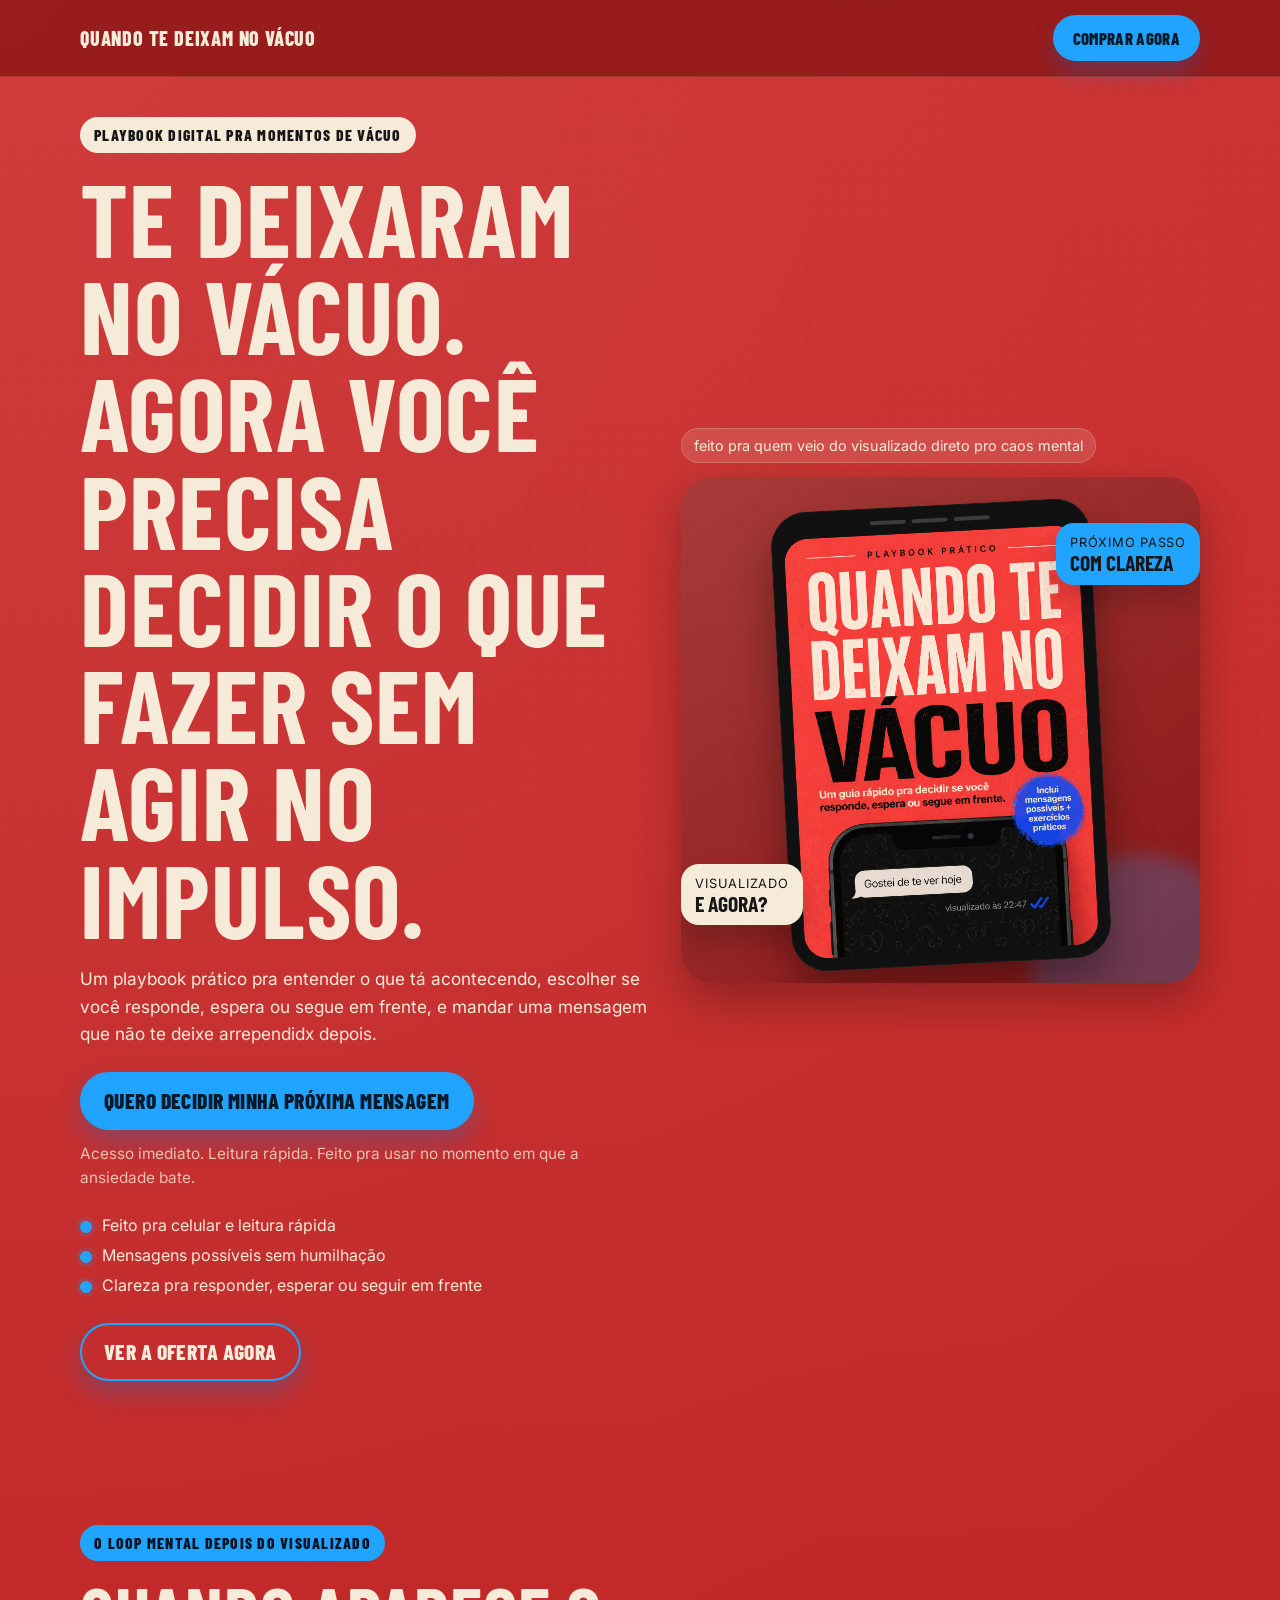
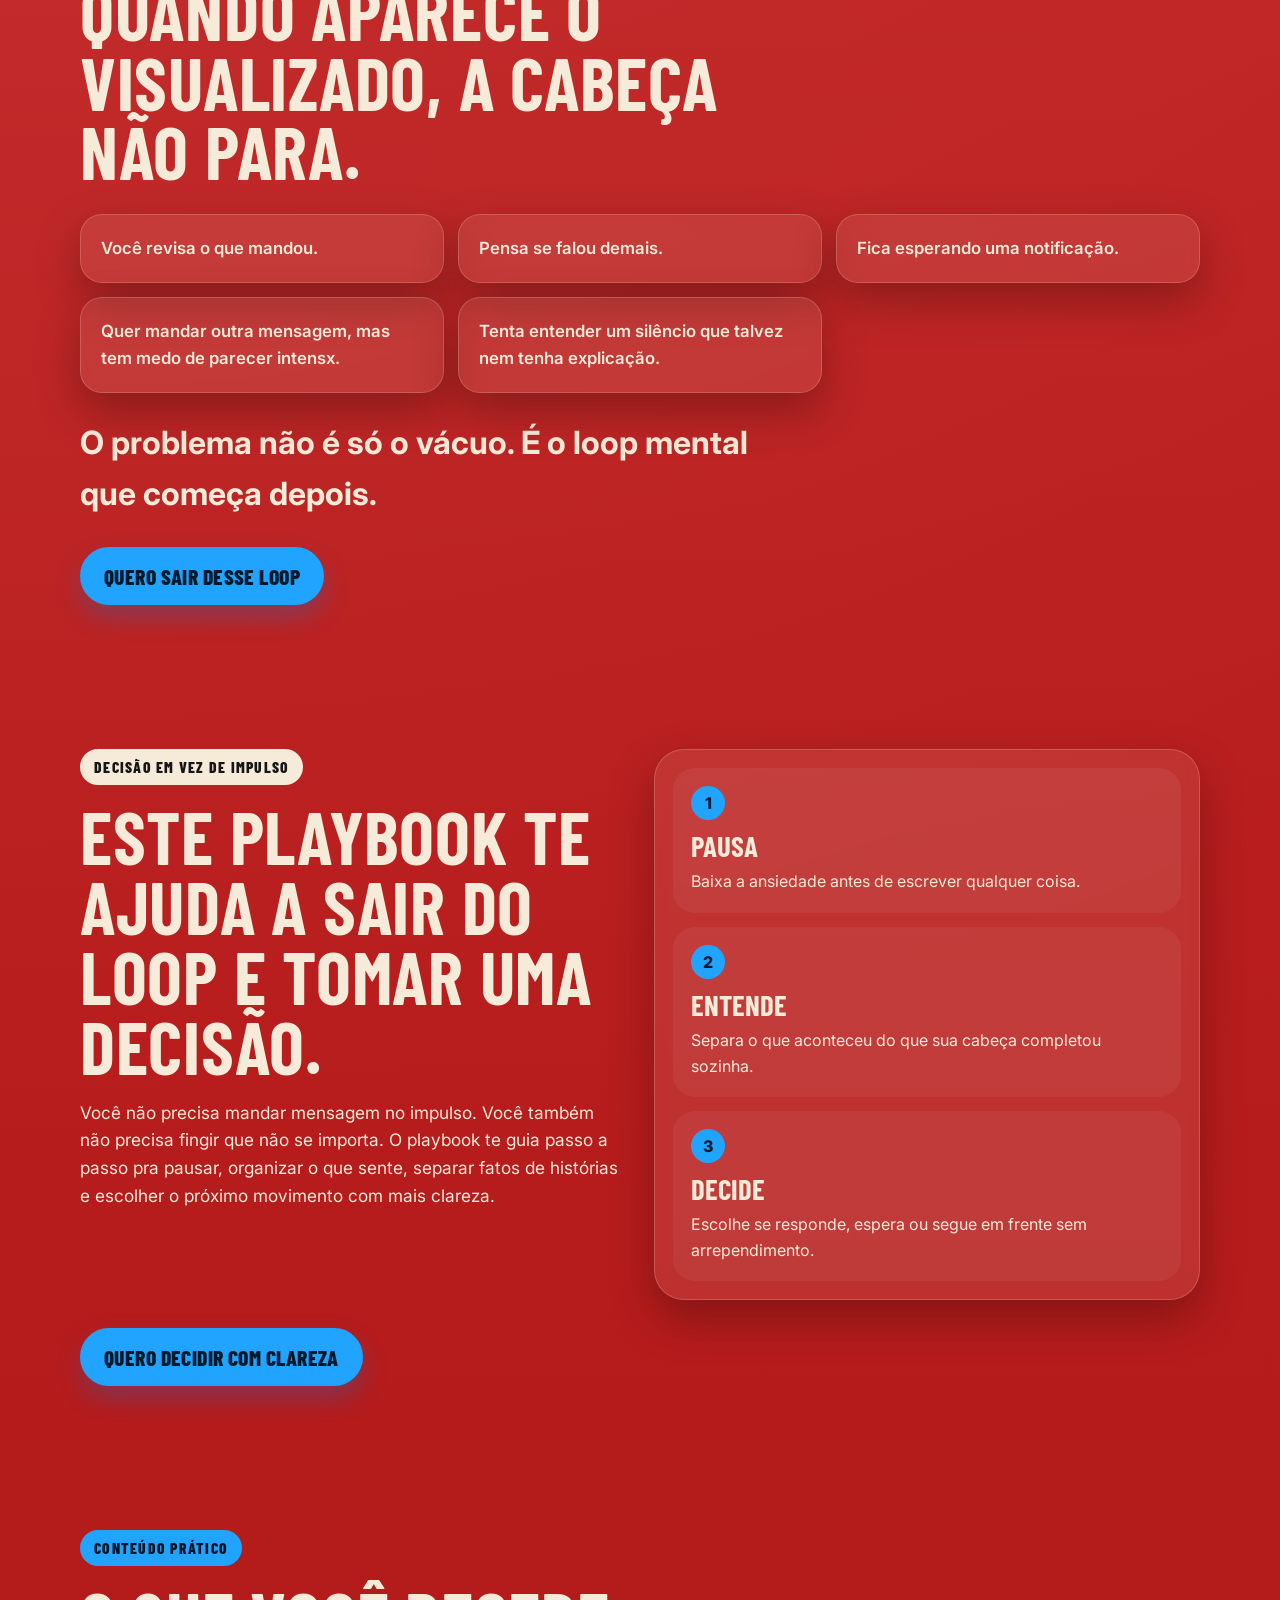
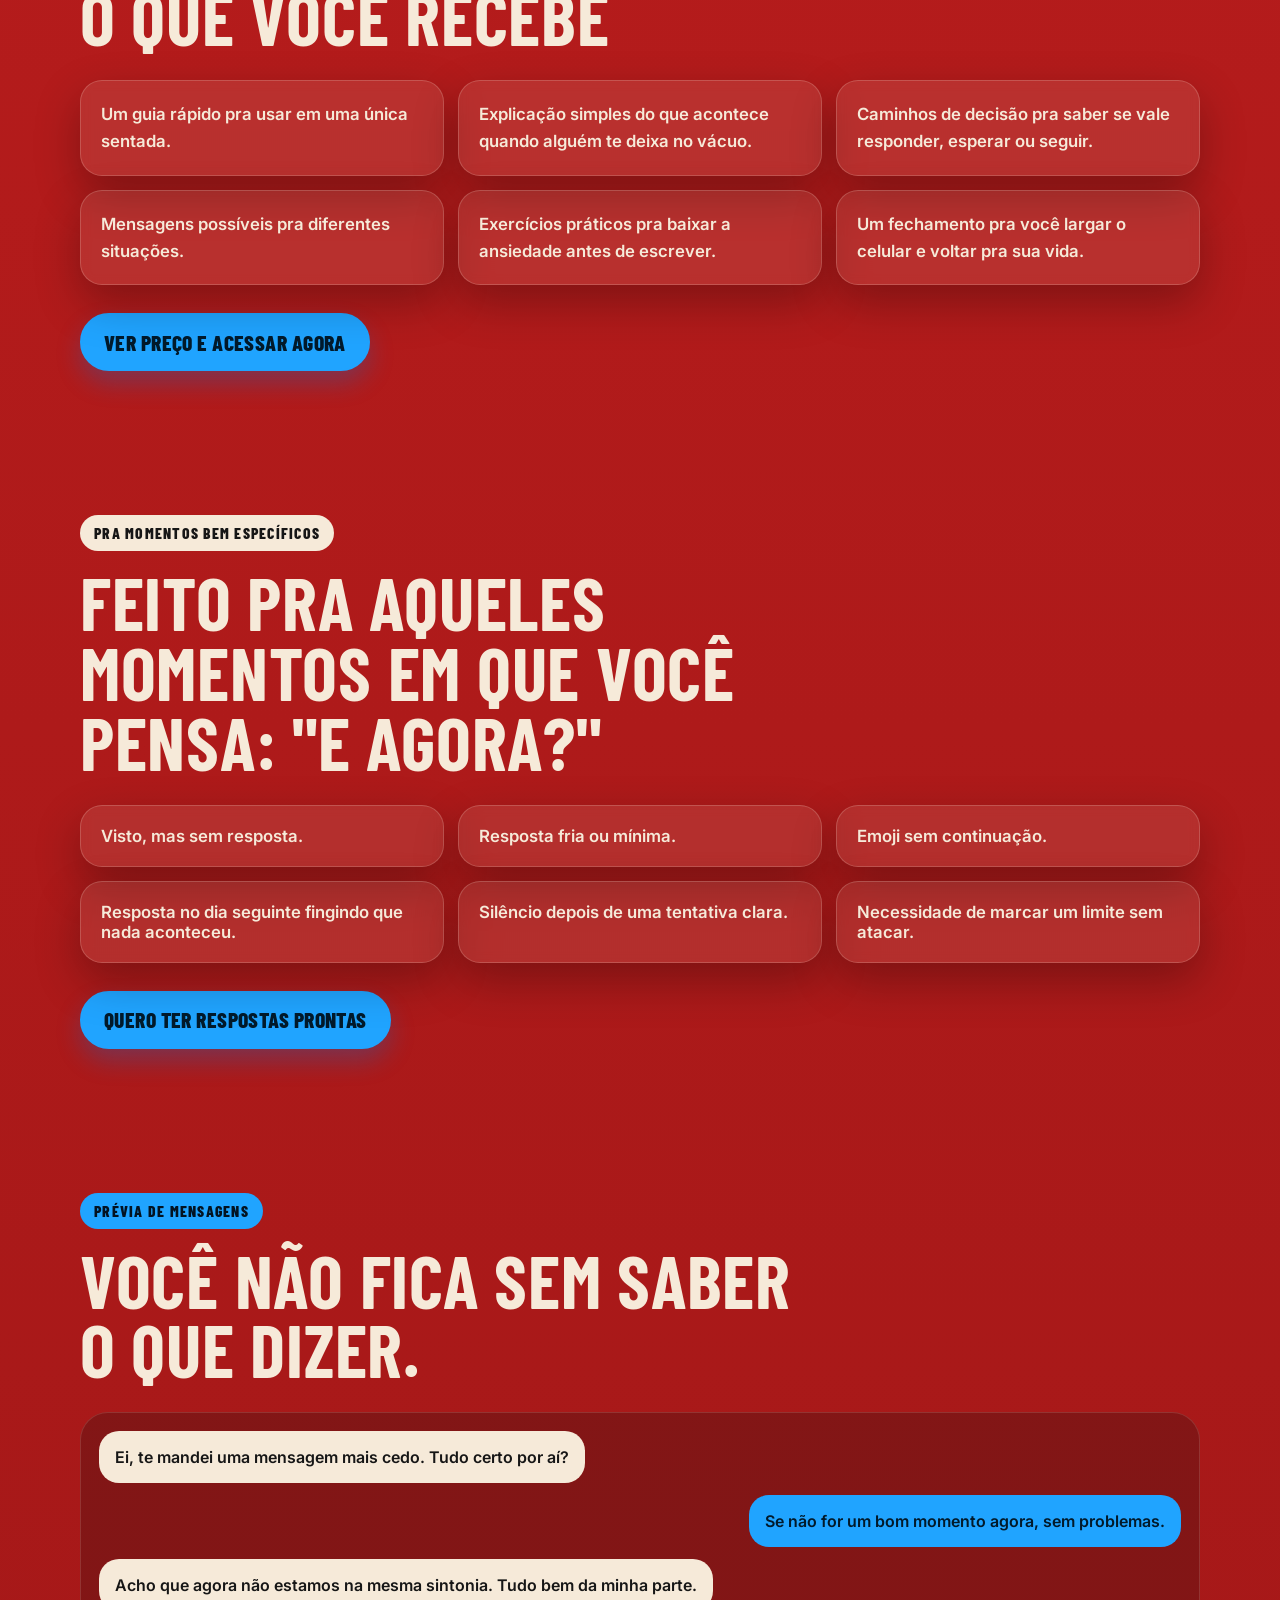
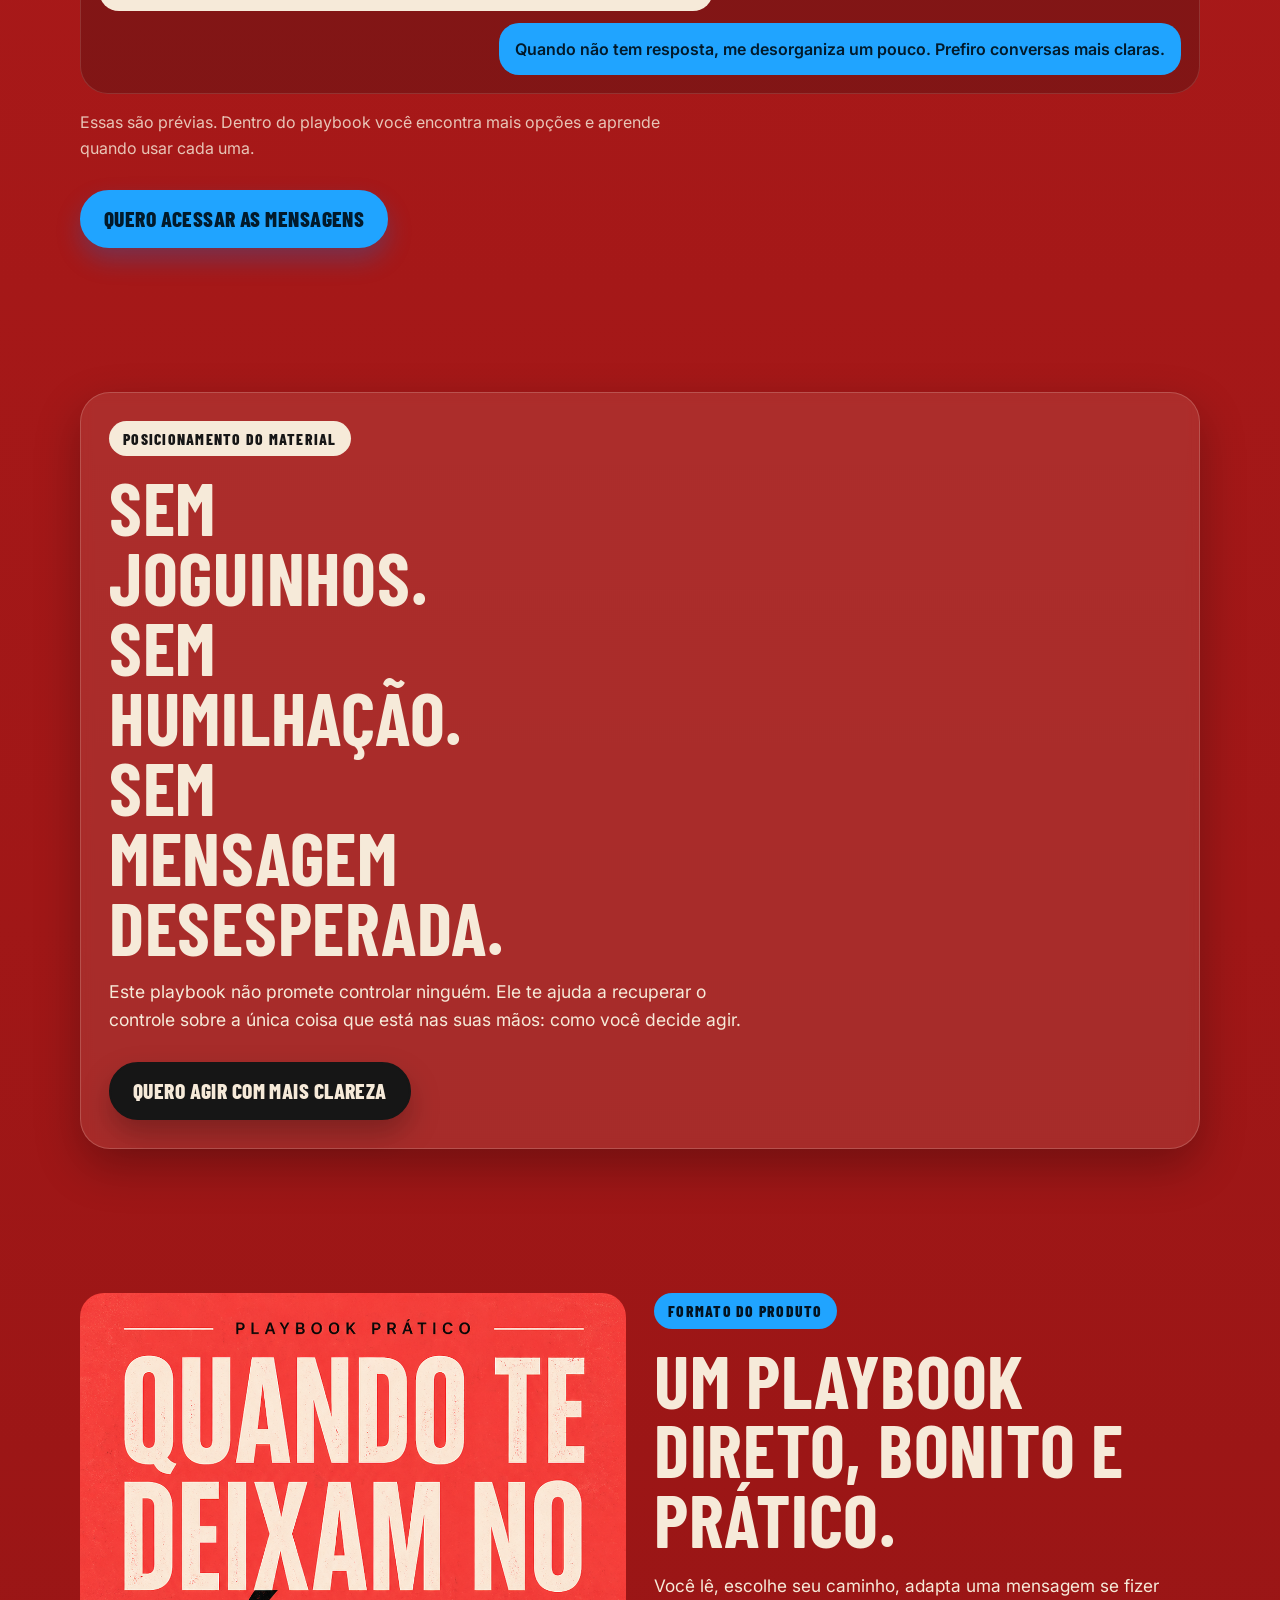
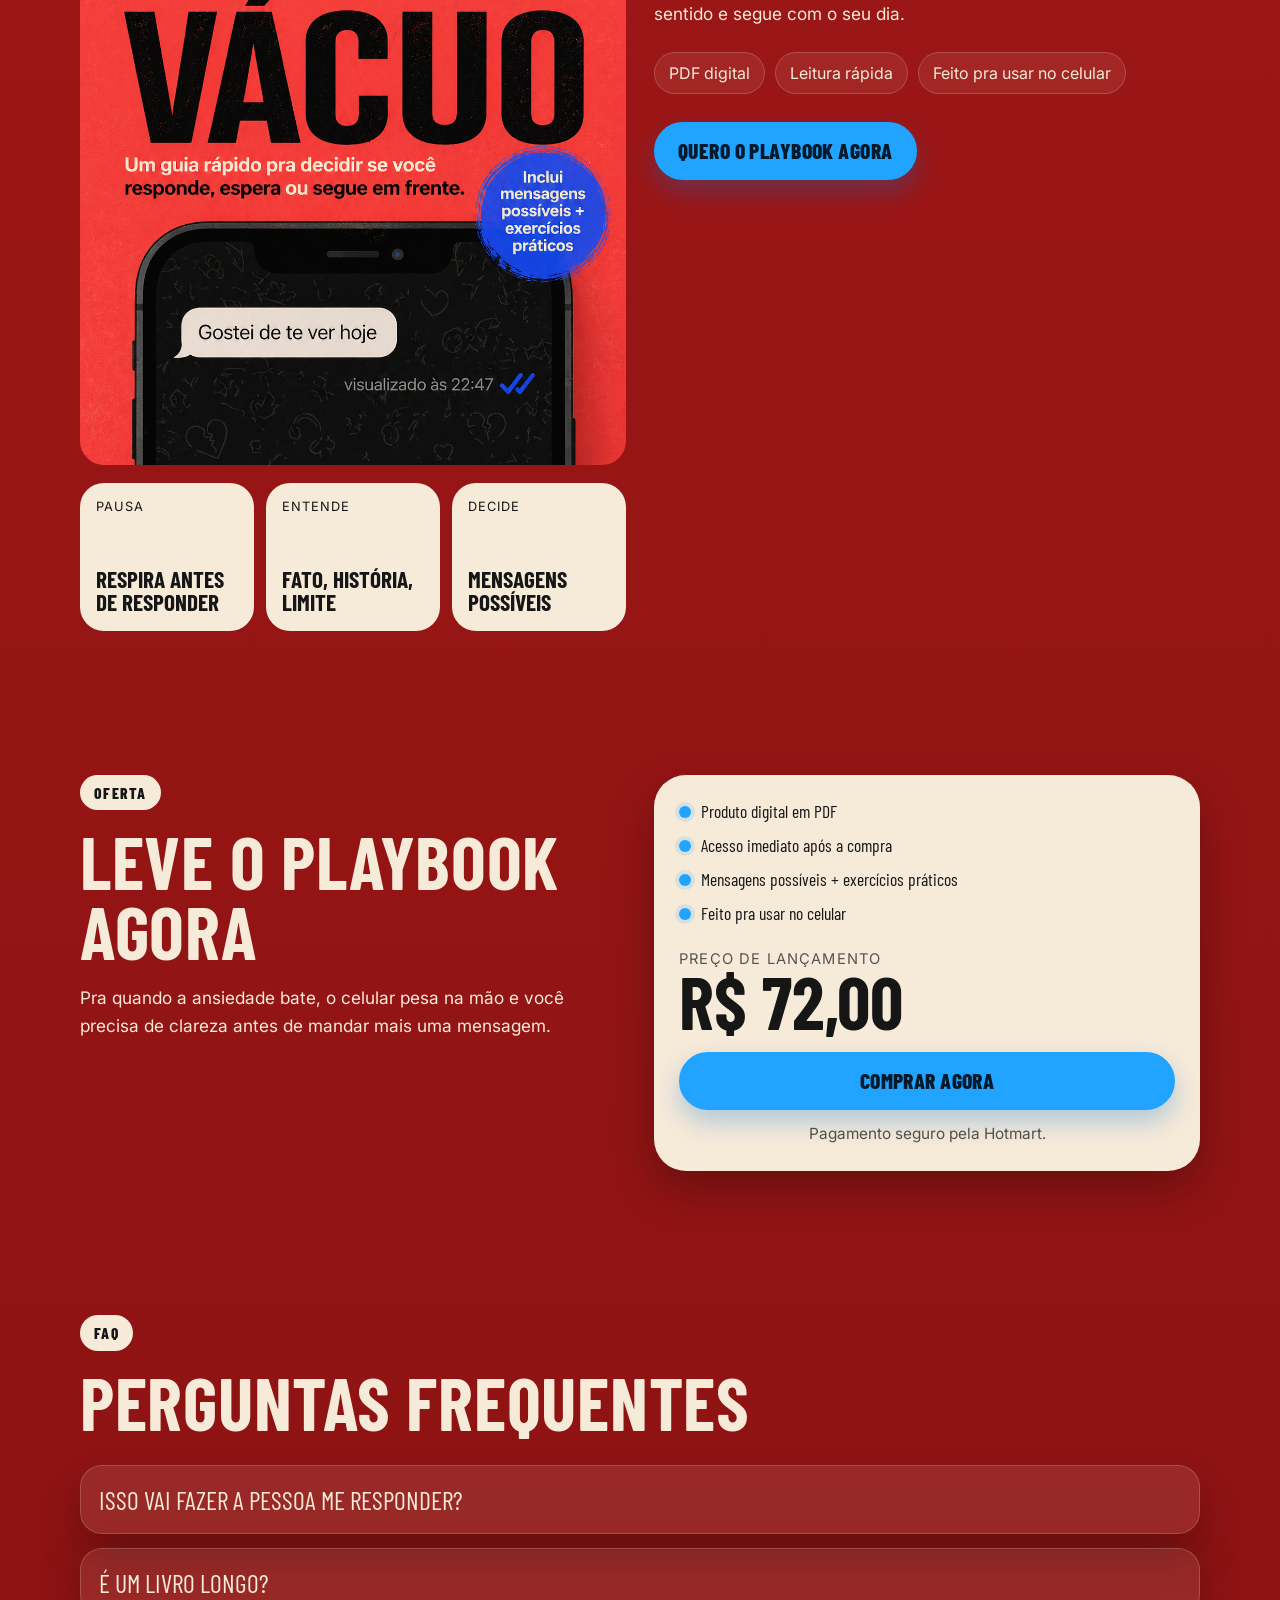
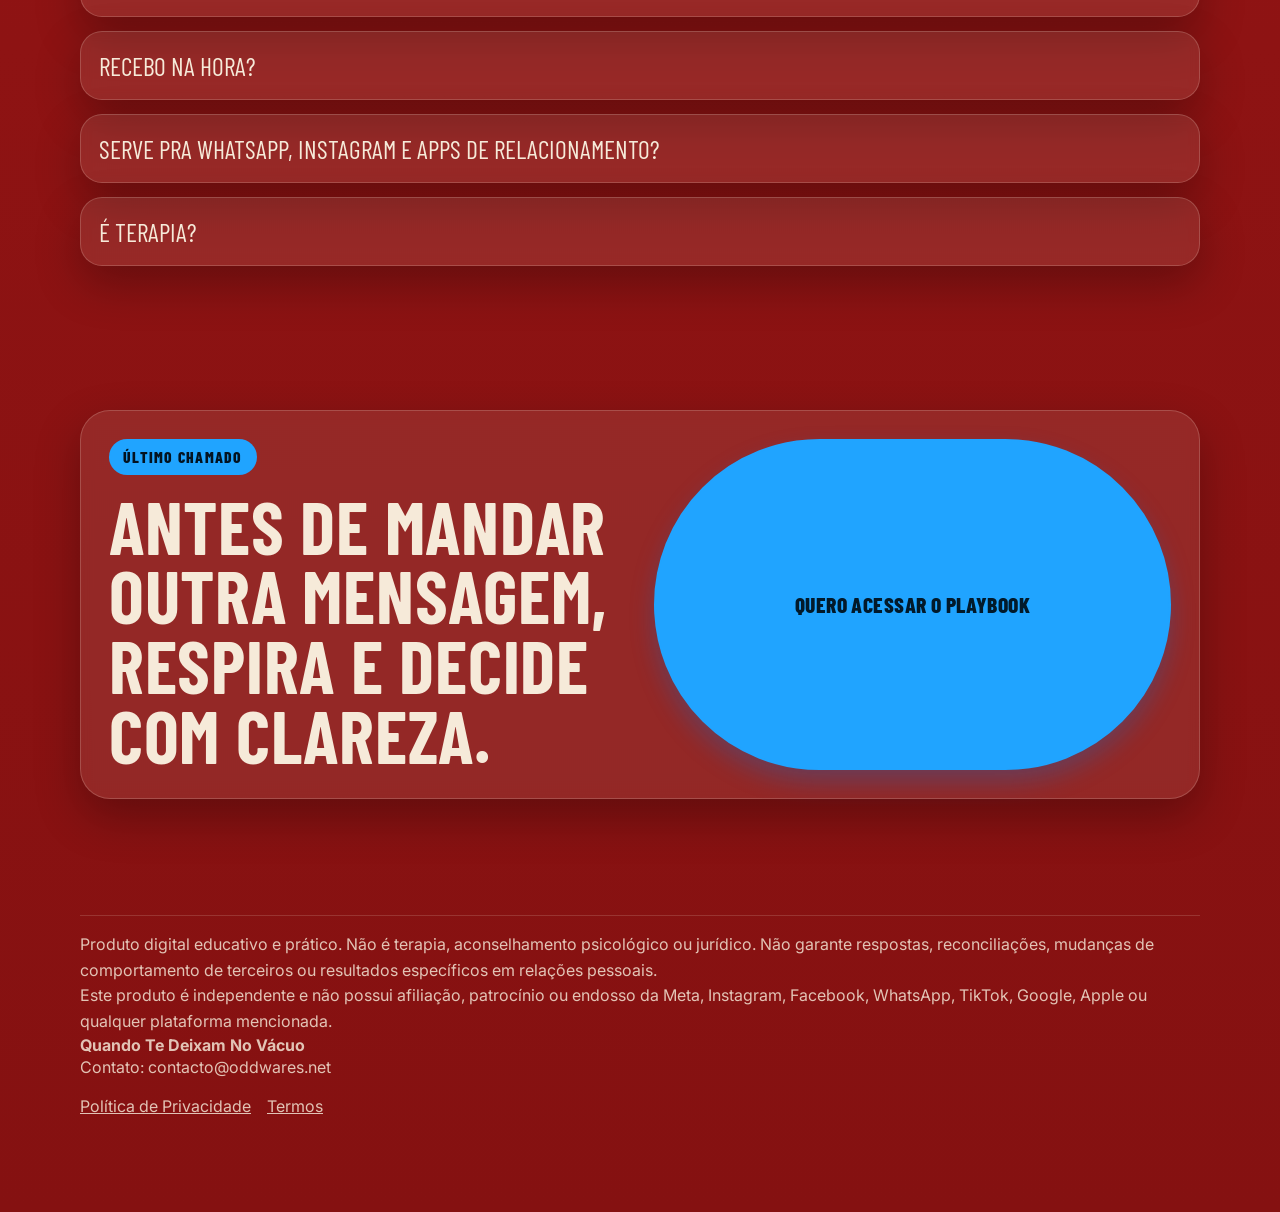
==== commit cd9fc15a: "Add footer disclaimers for ad readiness" ====
--- a/index.html
+++ b/index.html
@@ -241,11 +241,14 @@
     </main>
 
     <footer class="site-footer">
+      <div class="container footer-disclaimer">
+        <p>Produto digital educativo e prático. Não é terapia, aconselhamento psicológico ou jurídico. Não garante respostas, reconciliações, mudanças de comportamento de terceiros ou resultados específicos em relações pessoais.</p>
+        <p>Este produto é independente e não possui afiliação, patrocínio ou endosso da Meta, Instagram, Facebook, WhatsApp, TikTok, Google, Apple ou qualquer plataforma mencionada.</p>
+      </div>
       <div class="container footer-grid">
         <div><strong>Quando Te Deixam No Vácuo</strong><p>Contato: contacto@oddwares.net</p></div>
         <nav class="footer-links" aria-label="Links legais"><a class="js-privacy-link" href="/privacy.html">Política de Privacidade</a><a class="js-terms-link" href="/terms.html">Termos</a></nav>
       </div>
-      <div class="container footer-disclaimer"><p>Produto digital educativo. Não garante respostas, reconciliações ou resultados específicos em relações pessoais.</p></div>
     </footer>
 
     <a class="sticky-mobile-cta js-checkout-link" href="https://pay.hotmart.com/K104704802N">Comprar por R$ 72,00</a>
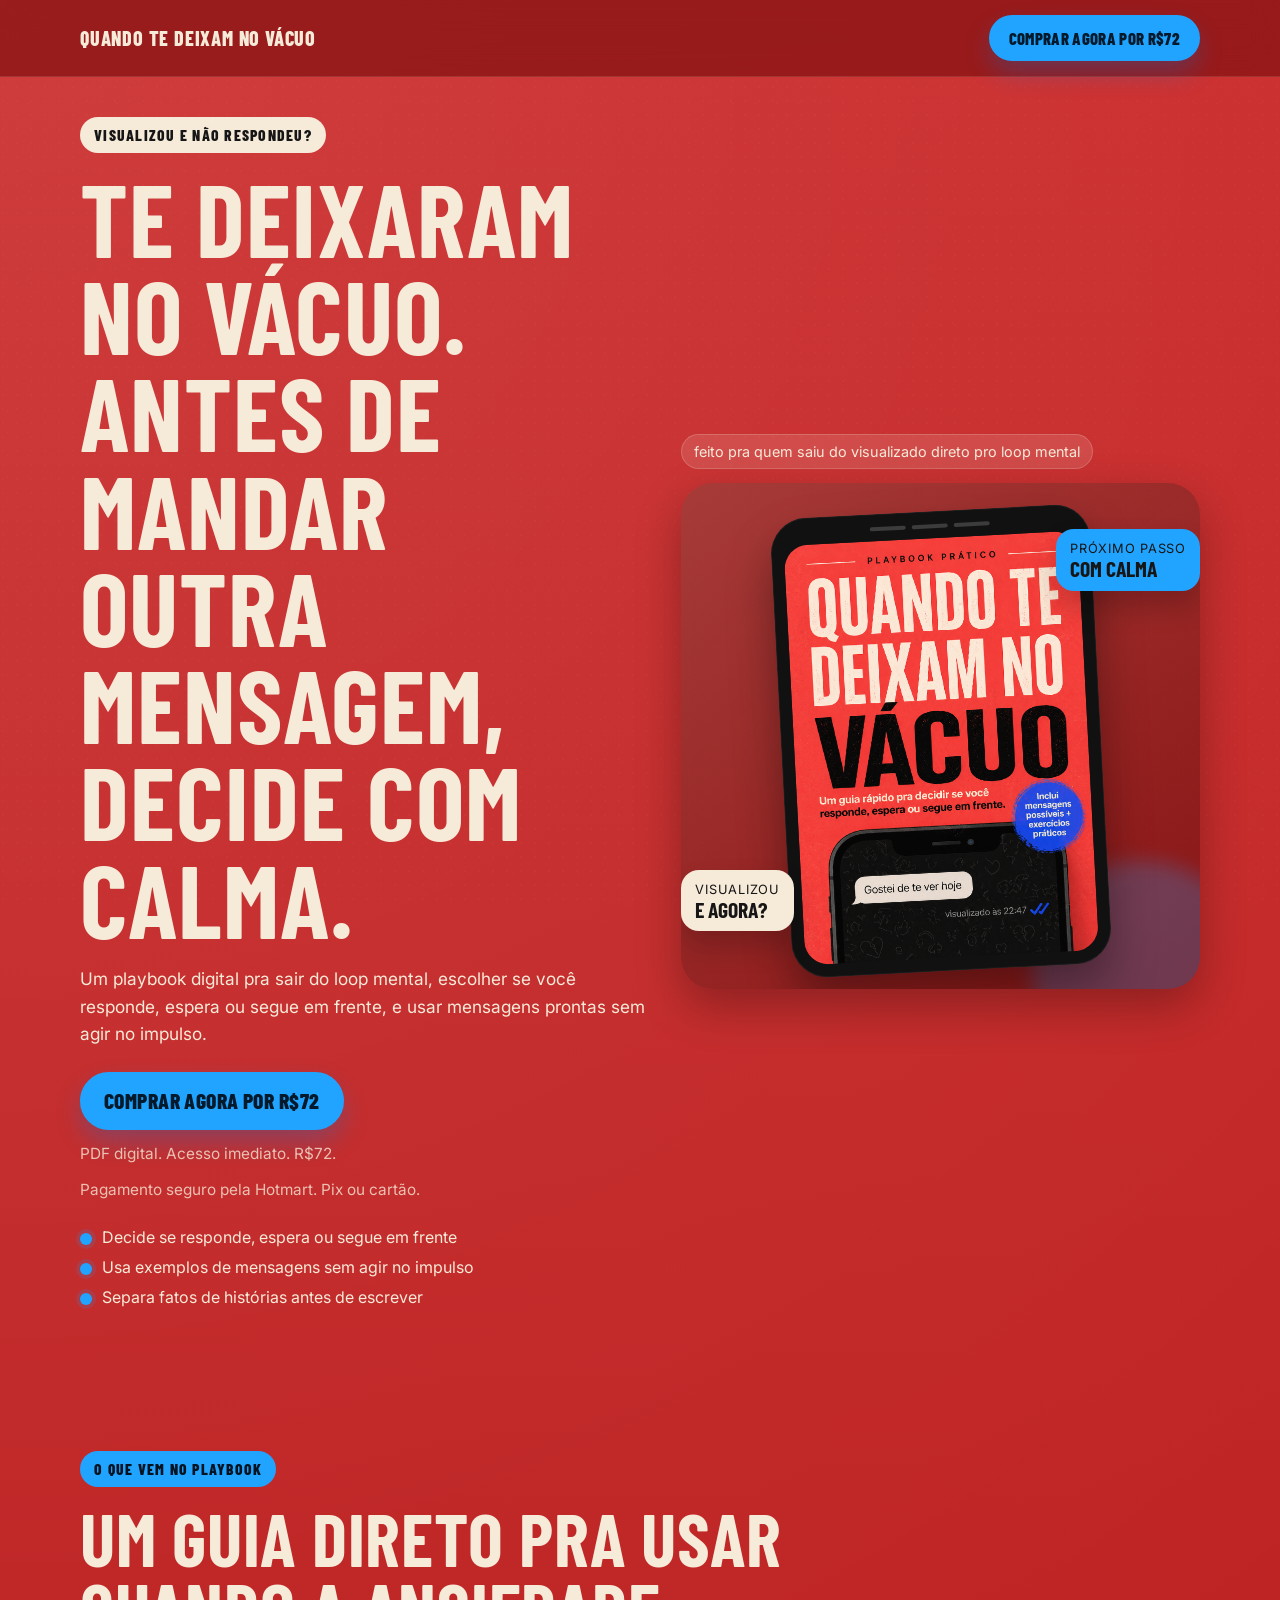
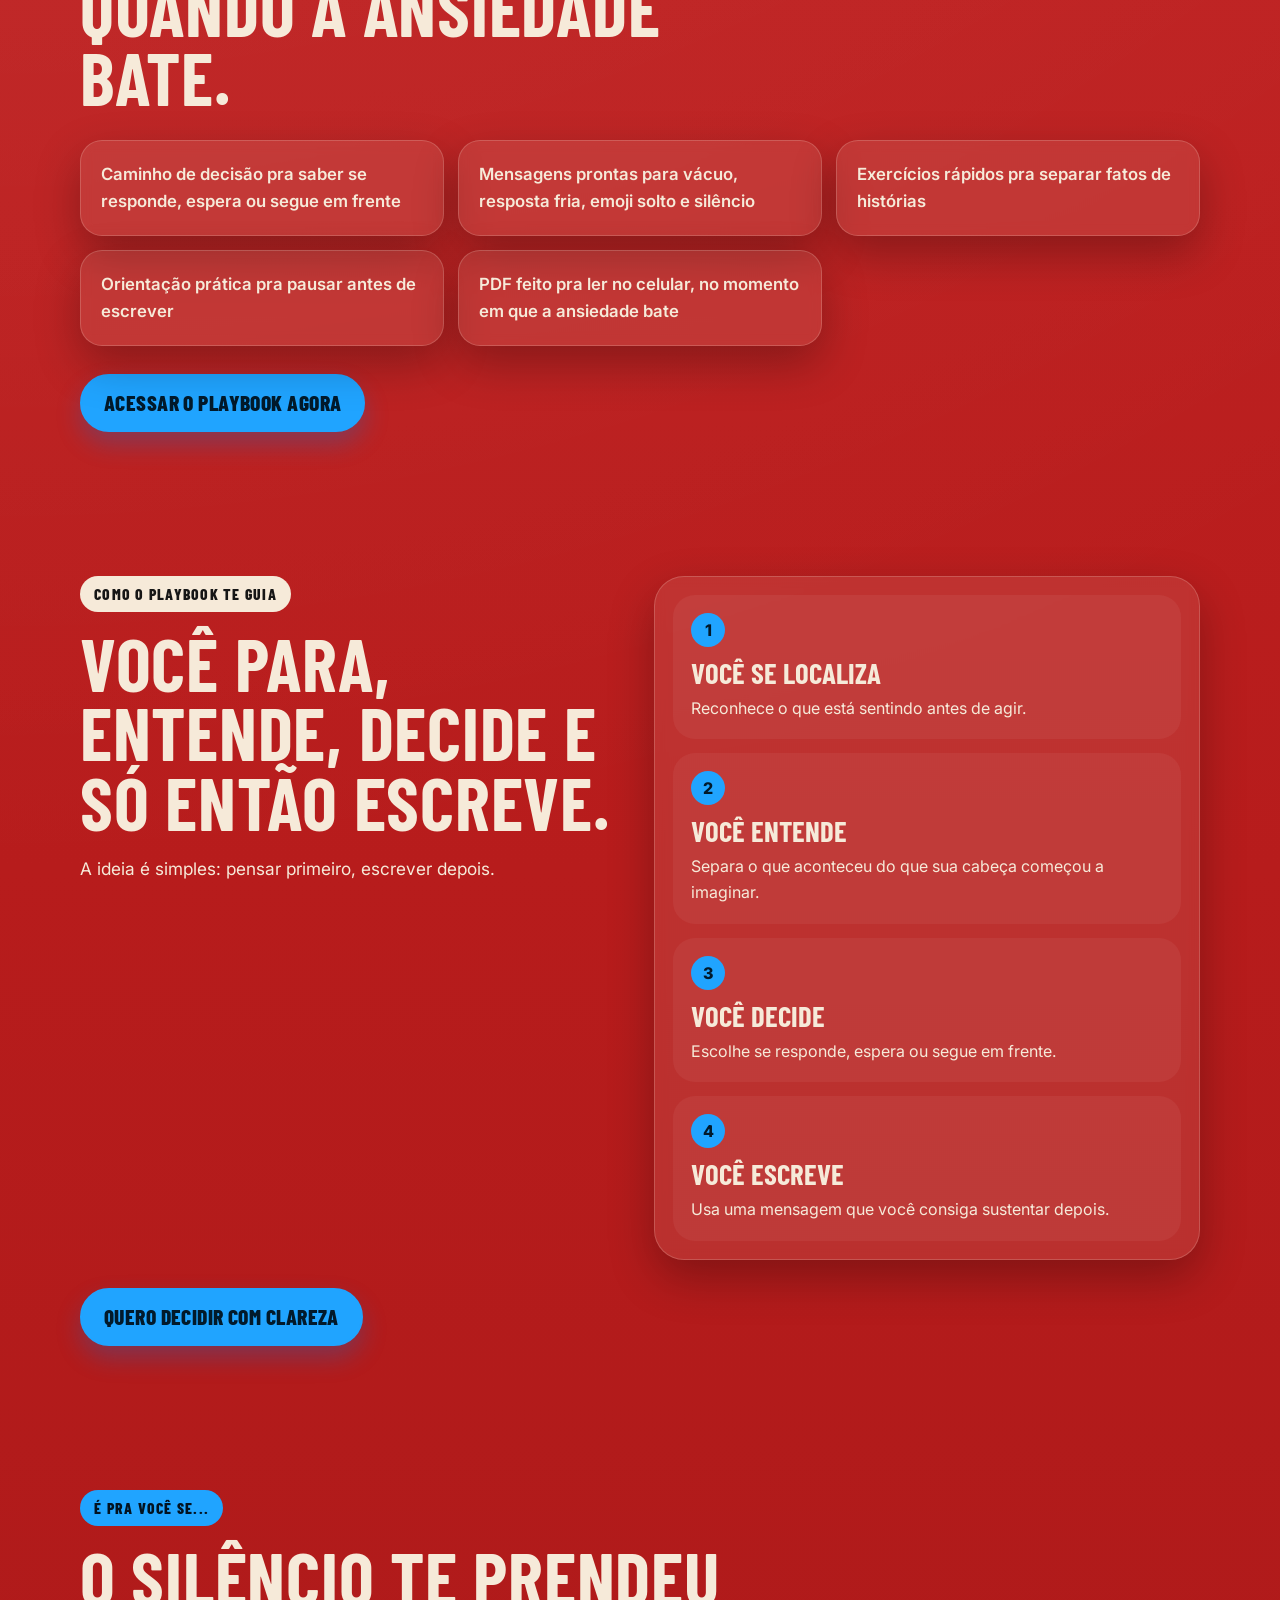
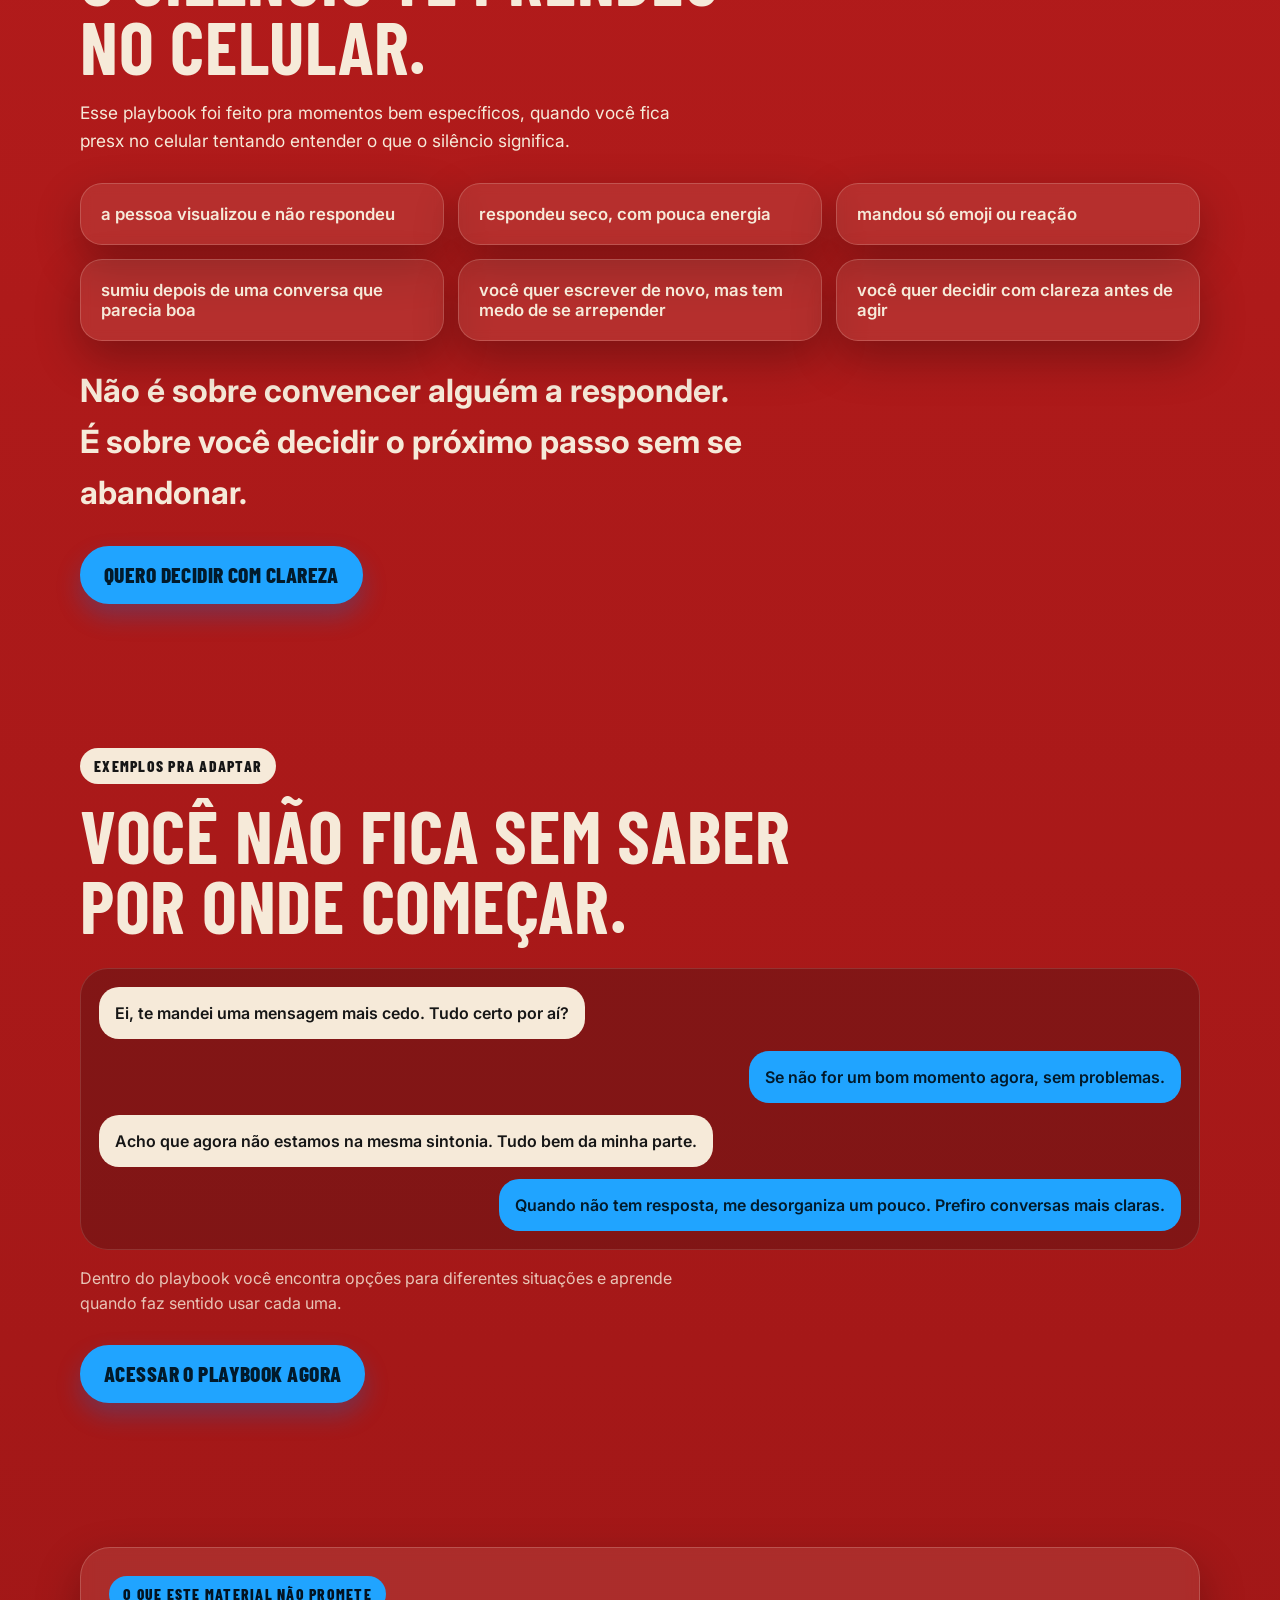
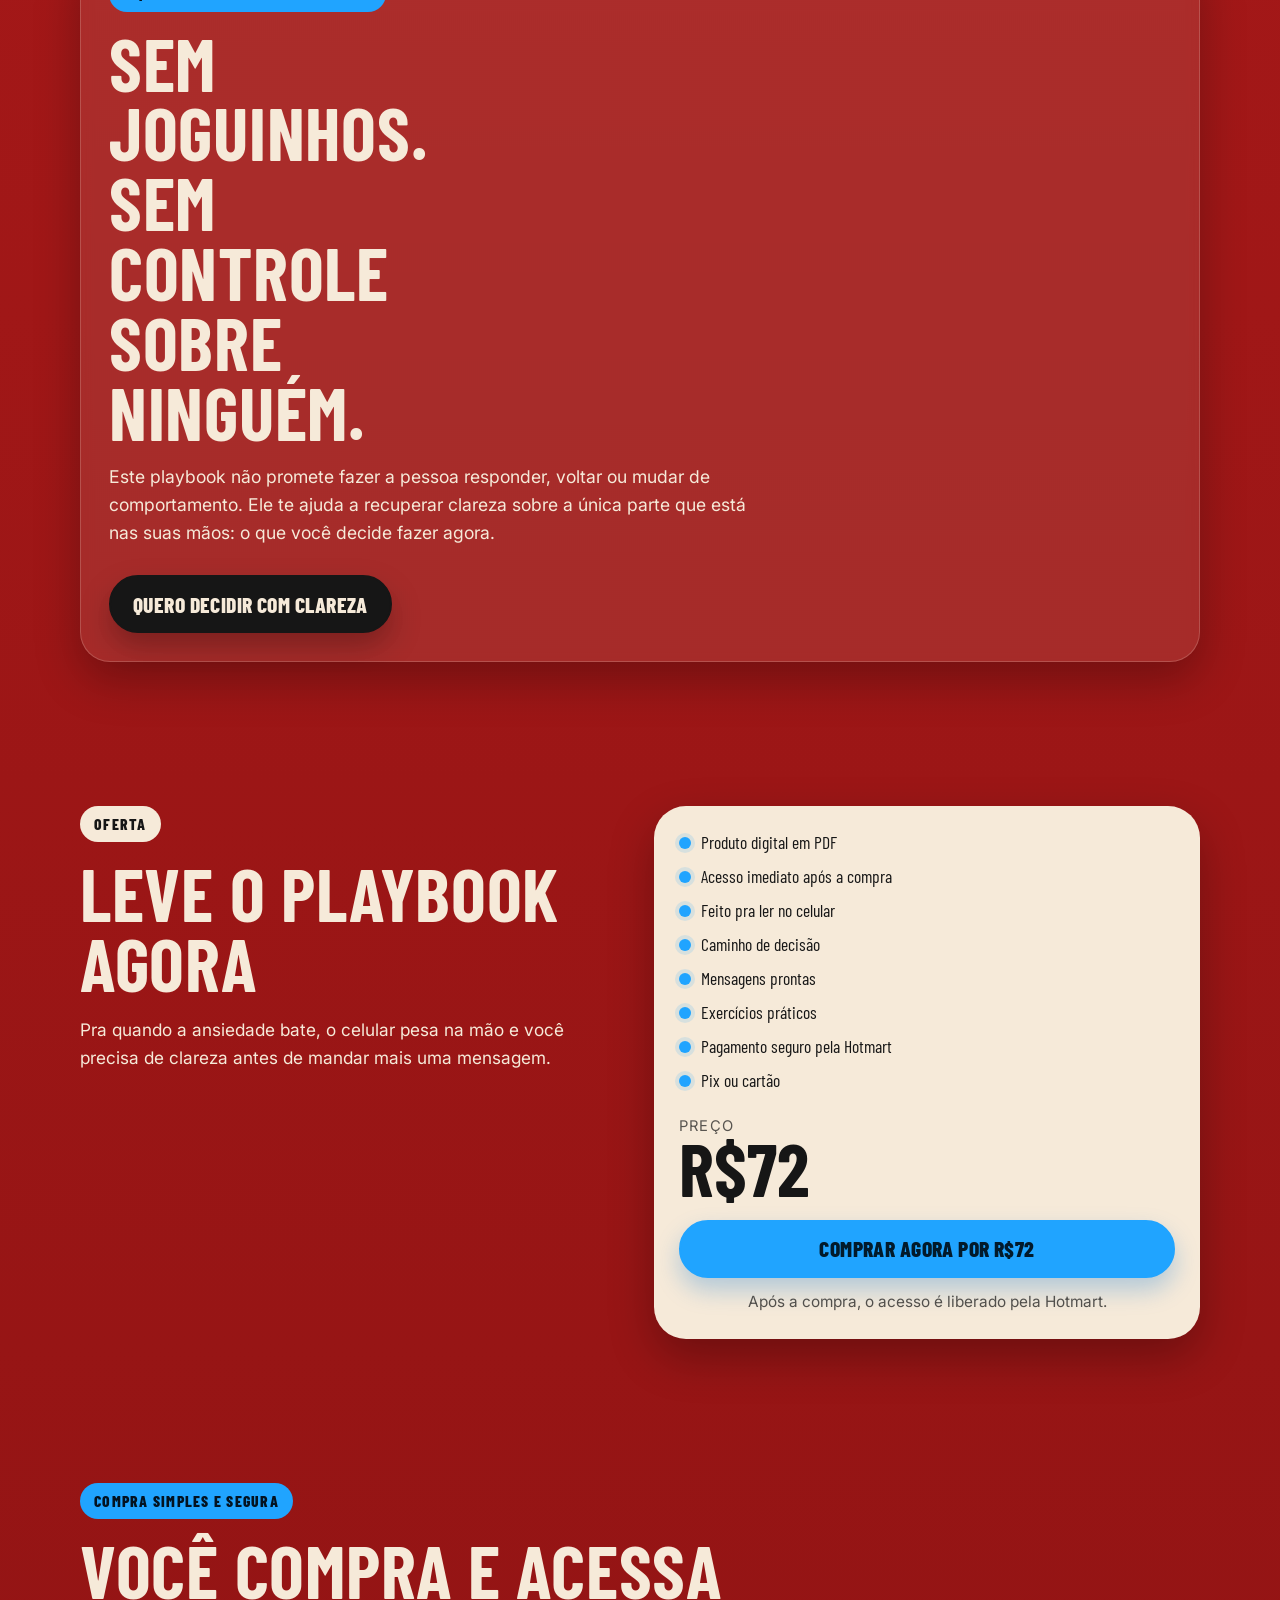
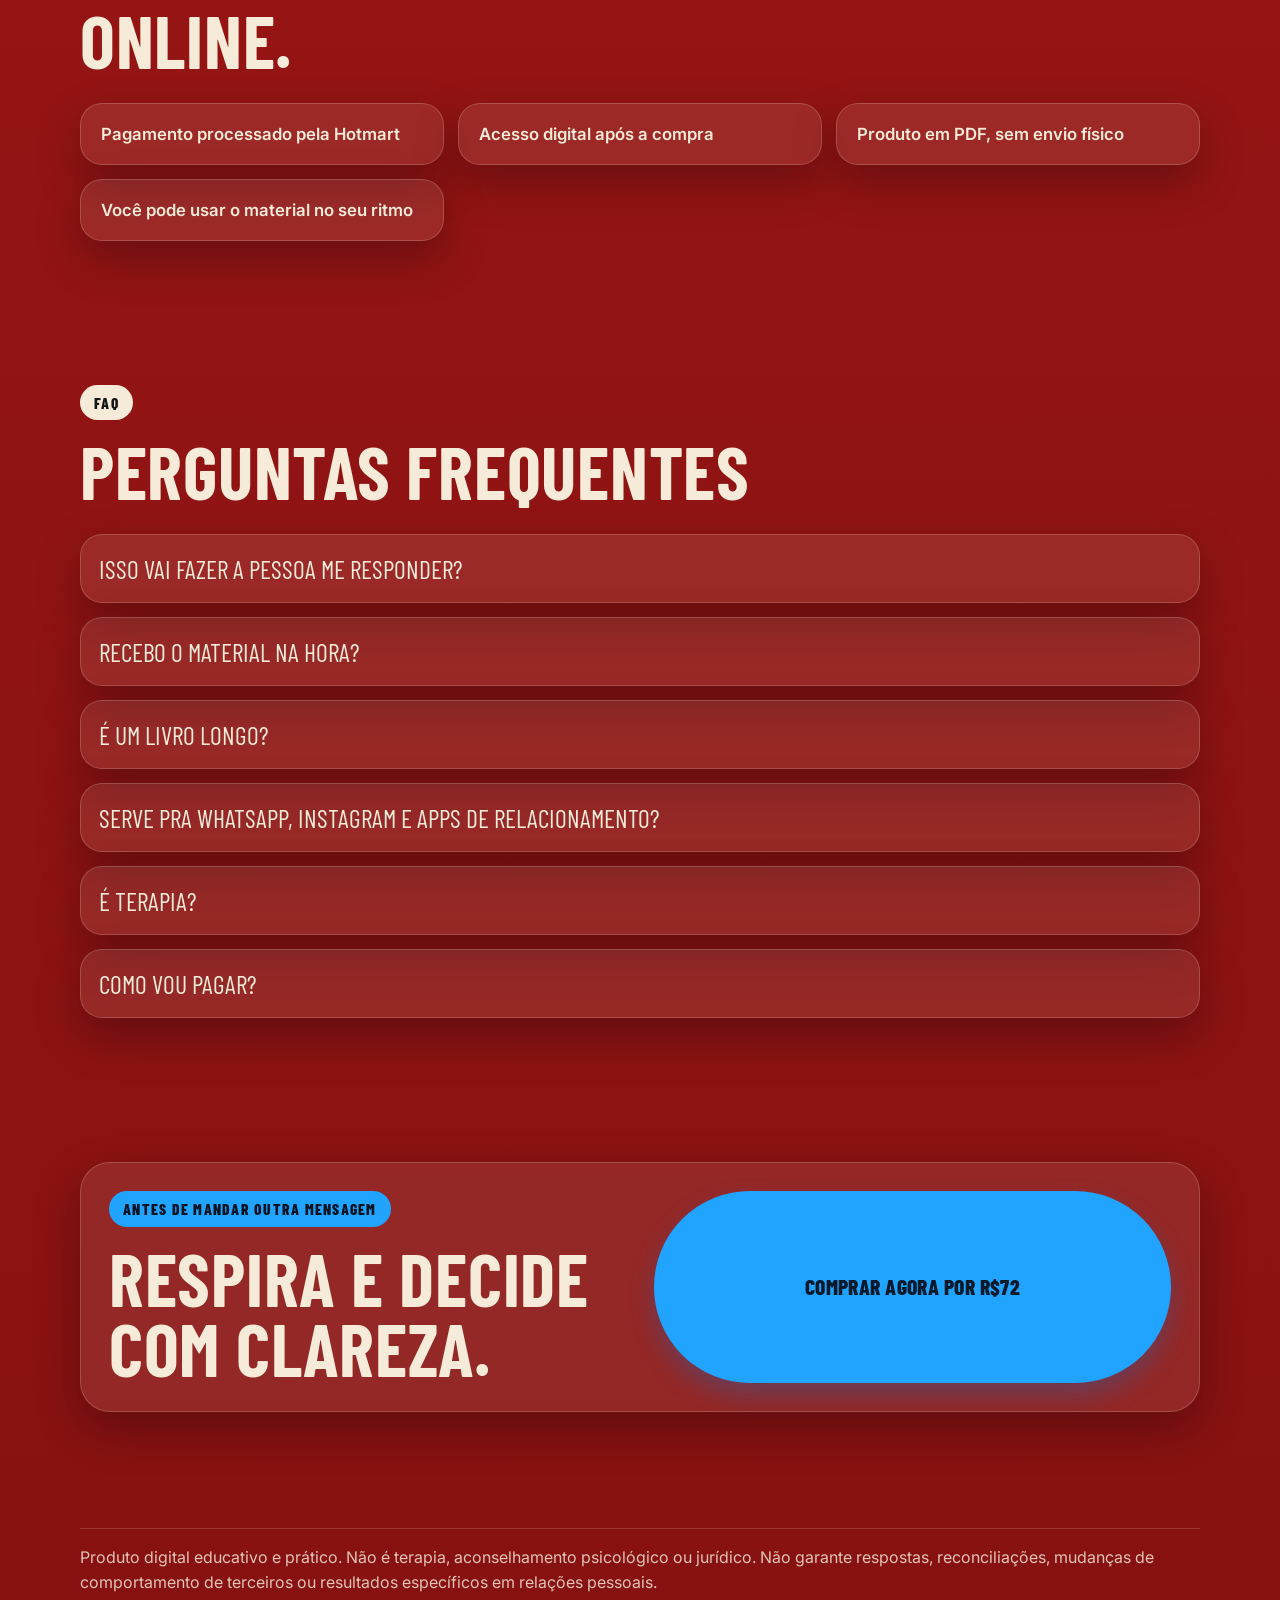
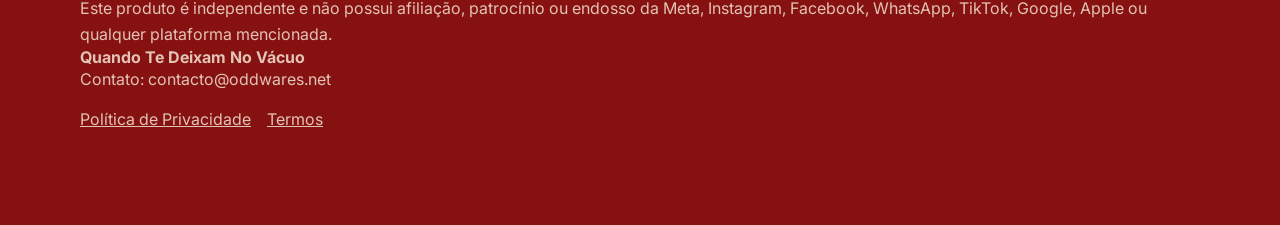
==== commit 30c525a0: "Improve Vácuo landing page conversion clarity" ====
--- a/index.html
+++ b/index.html
@@ -19,39 +19,29 @@
     <script>
       window.PRODUCT_CONFIG = {
         hotmartUrl: "https://pay.hotmart.com/K104704802N",
-        metaPixelId: "PIXEL_ID_AQUI",
         coverImagePath: "assets/vacuo-cover.png",
         leadEndpoint: "/api/leads",
         privacyPolicyUrl: "/privacy.html",
         termsUrl: "/terms.html",
       };
     </script>
+    <!-- Meta Pixel Code -->
     <script>
-      !(function (f, b, e, v, n, t, s) {
-        if (f.fbq) return;
-        n = f.fbq = function () {
-          n.callMethod ? n.callMethod.apply(n, arguments) : n.queue.push(arguments);
-        };
-        if (!f._fbq) f._fbq = n;
-        n.push = n;
-        n.loaded = !0;
-        n.version = "2.0";
-        n.queue = [];
-        t = b.createElement(e);
-        t.async = !0;
-        t.src = v;
-        s = b.getElementsByTagName(e)[0];
-        s.parentNode.insertBefore(t, s);
-      })(window, document, "script", "https://connect.facebook.net/en_US/fbevents.js");
-      fbq("init", "1514846480055818");
-      fbq("track", "PageView");
-      fbq("track", "ViewContent", {
-        content_name: "Quando Te Deixam No Vacuo",
-        content_type: "product",
-        value: 72.00,
-        currency: "BRL",
-      });
+      !function(f,b,e,v,n,t,s)
+      {if(f.fbq)return;n=f.fbq=function(){n.callMethod?
+      n.callMethod.apply(n,arguments):n.queue.push(arguments)};
+      if(!f._fbq)f._fbq=n;n.push=n;n.loaded=!0;n.version='2.0';
+      n.queue=[];t=b.createElement(e);t.async=!0;
+      t.src=v;s=b.getElementsByTagName(e)[0];
+      s.parentNode.insertBefore(t,s)}(window, document,'script',
+      'https://connect.facebook.net/en_US/fbevents.js');
+      fbq('init', '1358248199585764');
+      fbq('track', 'PageView');
     </script>
+    <noscript><img height="1" width="1" style="display:none"
+      src="https://www.facebook.com/tr?id=1358248199585764&ev=PageView&noscript=1"
+    /></noscript>
+    <!-- End Meta Pixel Code -->
   </head>
   <body>
     <div class="page-noise" aria-hidden="true"></div>
@@ -60,7 +50,7 @@
       <div class="container topbar">
         <a class="brand" href="#hero">Quando Te Deixam No Vácuo</a>
         <a class="nav-cta cta-button cta-button--small js-checkout-link" href="https://pay.hotmart.com/K104704802N">
-          Comprar agora
+          Comprar agora por R$72
         </a>
       </div>
     </header>
@@ -69,173 +59,173 @@
       <section class="hero section" id="hero">
         <div class="container hero-grid">
           <div class="hero-copy">
-            <span class="eyebrow">PLAYBOOK DIGITAL PRA MOMENTOS DE VÁCUO</span>
-            <h1>Te deixaram no vácuo. Agora você precisa decidir o que fazer sem agir no impulso.</h1>
+            <span class="eyebrow">VISUALIZOU E NÃO RESPONDEU?</span>
+            <h1>Te deixaram no vácuo. Antes de mandar outra mensagem, decide com calma.</h1>
             <p class="hero-subtitle">
-              Um playbook prático pra entender o que tá acontecendo, escolher se você responde, espera ou segue em frente, e mandar uma mensagem que não te deixe arrependidx depois.
+              Um playbook digital pra sair do loop mental, escolher se você responde, espera ou segue em frente, e usar mensagens prontas sem agir no impulso.
             </p>
             <div class="hero-actions">
               <a class="cta-button js-checkout-link" href="https://pay.hotmart.com/K104704802N">
-                Quero decidir minha próxima mensagem
+                Comprar agora por R$72
               </a>
-              <p class="microcopy">Acesso imediato. Leitura rápida. Feito pra usar no momento em que a ansiedade bate.</p>
+              <p class="microcopy">PDF digital. Acesso imediato. R$72.</p>
+              <p class="microcopy">Pagamento seguro pela Hotmart. Pix ou cartão.</p>
             </div>
             <ul class="hero-points" aria-label="Destaques do produto">
-              <li>Feito pra celular e leitura rápida</li>
-              <li>Mensagens possíveis sem humilhação</li>
-              <li>Clareza pra responder, esperar ou seguir em frente</li>
+              <li>Decide se responde, espera ou segue em frente</li>
+              <li>Usa exemplos de mensagens sem agir no impulso</li>
+              <li>Separa fatos de histórias antes de escrever</li>
             </ul>
           </div>
 
           <div class="hero-visual">
-            <div class="hero-badge">feito pra quem veio do visualizado direto pro caos mental</div>
+            <div class="hero-badge">feito pra quem saiu do visualizado direto pro loop mental</div>
             <div class="cover-stage">
               <div class="phone-shell">
                 <div class="phone-header"><span></span><span></span><span></span></div>
                 <img class="product-cover js-cover-image" src="assets/vacuo-cover.png" alt="Capa do playbook Quando Te Deixam No Vácuo" />
               </div>
-              <div class="chat-float chat-float--left"><span>visualizado</span><strong>e agora?</strong></div>
-              <div class="chat-float chat-float--right"><span>próximo passo</span><strong>com clareza</strong></div>
+              <div class="chat-float chat-float--left"><span>visualizou</span><strong>e agora?</strong></div>
+              <div class="chat-float chat-float--right"><span>próximo passo</span><strong>com calma</strong></div>
             </div>
           </div>
         </div>
-        <div class="container section-cta"><a class="cta-button cta-button--ghost js-scroll-link" href="#oferta">Ver a oferta agora</a></div>
-      </section>
-
-      <section class="problem section" id="problema">
-        <div class="container">
-          <div class="section-heading"><span class="eyebrow eyebrow--blue">O LOOP MENTAL DEPOIS DO VISUALIZADO</span><h2>Quando aparece o visualizado, a cabeça não para.</h2></div>
-          <div class="problem-grid">
-            <article class="problem-card"><p>Você revisa o que mandou.</p></article>
-            <article class="problem-card"><p>Pensa se falou demais.</p></article>
-            <article class="problem-card"><p>Fica esperando uma notificação.</p></article>
-            <article class="problem-card"><p>Quer mandar outra mensagem, mas tem medo de parecer intensx.</p></article>
-            <article class="problem-card"><p>Tenta entender um silêncio que talvez nem tenha explicação.</p></article>
-          </div>
-          <p class="section-closing">O problema não é só o vácuo. É o loop mental que começa depois.</p>
-          <div class="section-cta"><a class="cta-button js-checkout-link" href="https://pay.hotmart.com/K104704802N">Quero sair desse loop</a></div>
-        </div>
-      </section>
-
-      <section class="promise section" id="promessa">
+      </section>
+
+      <section class="inside section" id="conteudo">
+        <div class="container">
+          <div class="section-heading">
+            <span class="eyebrow eyebrow--blue">O QUE VEM NO PLAYBOOK</span>
+            <h2>Um guia direto pra usar quando a ansiedade bate.</h2>
+          </div>
+          <div class="benefits-grid">
+            <article class="benefit-card"><p>Caminho de decisão pra saber se responde, espera ou segue em frente</p></article>
+            <article class="benefit-card"><p>Mensagens prontas para vácuo, resposta fria, emoji solto e silêncio</p></article>
+            <article class="benefit-card"><p>Exercícios rápidos pra separar fatos de histórias</p></article>
+            <article class="benefit-card"><p>Orientação prática pra pausar antes de escrever</p></article>
+            <article class="benefit-card"><p>PDF feito pra ler no celular, no momento em que a ansiedade bate</p></article>
+          </div>
+          <div class="section-cta"><a class="cta-button js-checkout-link" href="https://pay.hotmart.com/K104704802N">Acessar o playbook agora</a></div>
+        </div>
+      </section>
+
+      <section class="promise section" id="guia">
         <div class="container promise-layout">
           <div class="section-heading">
-            <span class="eyebrow">DECISÃO EM VEZ DE IMPULSO</span>
-            <h2>Este playbook te ajuda a sair do loop e tomar uma decisão.</h2>
-            <p>Você não precisa mandar mensagem no impulso. Você também não precisa fingir que não se importa. O playbook te guia passo a passo pra pausar, organizar o que sente, separar fatos de histórias e escolher o próximo movimento com mais clareza.</p>
-          </div>
-          <div class="steps-card" aria-label="Três etapas do playbook">
-            <div class="step"><span class="step-index">1</span><strong>Pausa</strong><p>Baixa a ansiedade antes de escrever qualquer coisa.</p></div>
-            <div class="step"><span class="step-index">2</span><strong>Entende</strong><p>Separa o que aconteceu do que sua cabeça completou sozinha.</p></div>
-            <div class="step"><span class="step-index">3</span><strong>Decide</strong><p>Escolhe se responde, espera ou segue em frente sem arrependimento.</p></div>
+            <span class="eyebrow">COMO O PLAYBOOK TE GUIA</span>
+            <h2>Você para, entende, decide e só então escreve.</h2>
+            <p>A ideia é simples: pensar primeiro, escrever depois.</p>
+          </div>
+          <div class="steps-card" aria-label="Quatro etapas do playbook">
+            <div class="step"><span class="step-index">1</span><strong>Você se localiza</strong><p>Reconhece o que está sentindo antes de agir.</p></div>
+            <div class="step"><span class="step-index">2</span><strong>Você entende</strong><p>Separa o que aconteceu do que sua cabeça começou a imaginar.</p></div>
+            <div class="step"><span class="step-index">3</span><strong>Você decide</strong><p>Escolhe se responde, espera ou segue em frente.</p></div>
+            <div class="step"><span class="step-index">4</span><strong>Você escreve</strong><p>Usa uma mensagem que você consiga sustentar depois.</p></div>
           </div>
         </div>
         <div class="container section-cta"><a class="cta-button js-checkout-link" href="https://pay.hotmart.com/K104704802N">Quero decidir com clareza</a></div>
       </section>
 
-      <section class="inside section" id="conteudo">
-        <div class="container">
-          <div class="section-heading"><span class="eyebrow eyebrow--blue">CONTEÚDO PRÁTICO</span><h2>O que você recebe</h2></div>
-          <div class="benefits-grid">
-            <article class="benefit-card"><p>Um guia rápido pra usar em uma única sentada.</p></article>
-            <article class="benefit-card"><p>Explicação simples do que acontece quando alguém te deixa no vácuo.</p></article>
-            <article class="benefit-card"><p>Caminhos de decisão pra saber se vale responder, esperar ou seguir.</p></article>
-            <article class="benefit-card"><p>Mensagens possíveis pra diferentes situações.</p></article>
-            <article class="benefit-card"><p>Exercícios práticos pra baixar a ansiedade antes de escrever.</p></article>
-            <article class="benefit-card"><p>Um fechamento pra você largar o celular e voltar pra sua vida.</p></article>
-          </div>
-          <div class="section-cta"><a class="cta-button js-scroll-link" href="#oferta">Ver preço e acessar agora</a></div>
-        </div>
-      </section>
-
       <section class="situations section" id="situacoes">
         <div class="container">
-          <div class="section-heading"><span class="eyebrow">PRA MOMENTOS BEM ESPECÍFICOS</span><h2>Feito pra aqueles momentos em que você pensa: "e agora?"</h2></div>
+          <div class="section-heading">
+            <span class="eyebrow eyebrow--blue">É PRA VOCÊ SE...</span>
+            <h2>O silêncio te prendeu no celular.</h2>
+            <p>Esse playbook foi feito pra momentos bem específicos, quando você fica presx no celular tentando entender o que o silêncio significa.</p>
+          </div>
           <div class="situations-grid">
-            <article class="situation-card">Visto, mas sem resposta.</article>
-            <article class="situation-card">Resposta fria ou mínima.</article>
-            <article class="situation-card">Emoji sem continuação.</article>
-            <article class="situation-card">Resposta no dia seguinte fingindo que nada aconteceu.</article>
-            <article class="situation-card">Silêncio depois de uma tentativa clara.</article>
-            <article class="situation-card">Necessidade de marcar um limite sem atacar.</article>
-          </div>
-          <div class="section-cta"><a class="cta-button js-checkout-link" href="https://pay.hotmart.com/K104704802N">Quero ter respostas prontas</a></div>
+            <article class="situation-card">a pessoa visualizou e não respondeu</article>
+            <article class="situation-card">respondeu seco, com pouca energia</article>
+            <article class="situation-card">mandou só emoji ou reação</article>
+            <article class="situation-card">sumiu depois de uma conversa que parecia boa</article>
+            <article class="situation-card">você quer escrever de novo, mas tem medo de se arrepender</article>
+            <article class="situation-card">você quer decidir com clareza antes de agir</article>
+          </div>
+          <p class="section-closing">Não é sobre convencer alguém a responder. É sobre você decidir o próximo passo sem se abandonar.</p>
+          <div class="section-cta"><a class="cta-button js-checkout-link" href="https://pay.hotmart.com/K104704802N">Quero decidir com clareza</a></div>
         </div>
       </section>
 
       <section class="messages section" id="mensagens">
         <div class="container">
-          <div class="section-heading"><span class="eyebrow eyebrow--blue">PRÉVIA DE MENSAGENS</span><h2>Você não fica sem saber o que dizer.</h2></div>
-          <div class="chat-preview" aria-label="Prévia de mensagens do playbook">
+          <div class="section-heading"><span class="eyebrow">EXEMPLOS PRA ADAPTAR</span><h2>Você não fica sem saber por onde começar.</h2></div>
+          <div class="chat-preview" aria-label="Exemplos de mensagens do playbook">
             <div class="bubble bubble--incoming">Ei, te mandei uma mensagem mais cedo. Tudo certo por aí?</div>
             <div class="bubble bubble--outgoing">Se não for um bom momento agora, sem problemas.</div>
             <div class="bubble bubble--incoming">Acho que agora não estamos na mesma sintonia. Tudo bem da minha parte.</div>
             <div class="bubble bubble--outgoing">Quando não tem resposta, me desorganiza um pouco. Prefiro conversas mais claras.</div>
           </div>
-          <p class="messages-note">Essas são prévias. Dentro do playbook você encontra mais opções e aprende quando usar cada uma.</p>
-          <div class="section-cta"><a class="cta-button js-checkout-link" href="https://pay.hotmart.com/K104704802N">Quero acessar as mensagens</a></div>
+          <p class="messages-note">Dentro do playbook você encontra opções para diferentes situações e aprende quando faz sentido usar cada uma.</p>
+          <div class="section-cta"><a class="cta-button js-checkout-link" href="https://pay.hotmart.com/K104704802N">Acessar o playbook agora</a></div>
         </div>
       </section>
 
       <section class="positioning section" id="posicionamento">
         <div class="container positioning-box">
-          <span class="eyebrow">POSICIONAMENTO DO MATERIAL</span>
-          <h2>Sem joguinhos. Sem humilhação. Sem mensagem desesperada.</h2>
-          <p>Este playbook não promete controlar ninguém. Ele te ajuda a recuperar o controle sobre a única coisa que está nas suas mãos: como você decide agir.</p>
-          <div class="section-cta"><a class="cta-button cta-button--dark js-scroll-link" href="#oferta">Quero agir com mais clareza</a></div>
-        </div>
-      </section>
-
-      <section class="preview section" id="preview">
-        <div class="container preview-grid">
-          <div class="preview-visual">
-            <img class="preview-cover js-cover-image" src="assets/vacuo-cover.png" alt="Prévia da capa do playbook Quando Te Deixam No Vácuo" />
-            <div class="page-mockups" aria-hidden="true">
-              <div class="mockup-page"><span>PAUSA</span><strong>respira antes de responder</strong></div>
-              <div class="mockup-page"><span>ENTENDE</span><strong>fato, história, limite</strong></div>
-              <div class="mockup-page"><span>DECIDE</span><strong>mensagens possíveis</strong></div>
-            </div>
-          </div>
-          <div class="preview-copy">
-            <div class="section-heading"><span class="eyebrow eyebrow--blue">FORMATO DO PRODUTO</span><h2>Um playbook direto, bonito e prático.</h2></div>
-            <p>Você lê, escolhe seu caminho, adapta uma mensagem se fizer sentido e segue com o seu dia.</p>
-            <div class="mini-list"><span>PDF digital</span><span>Leitura rápida</span><span>Feito pra usar no celular</span></div>
-            <div class="section-cta"><a class="cta-button js-checkout-link" href="https://pay.hotmart.com/K104704802N">Quero o playbook agora</a></div>
-          </div>
+          <span class="eyebrow eyebrow--blue">O QUE ESTE MATERIAL NÃO PROMETE</span>
+          <h2>Sem joguinhos. Sem controle sobre ninguém.</h2>
+          <p>Este playbook não promete fazer a pessoa responder, voltar ou mudar de comportamento. Ele te ajuda a recuperar clareza sobre a única parte que está nas suas mãos: o que você decide fazer agora.</p>
+          <div class="section-cta"><a class="cta-button cta-button--dark js-checkout-link" href="https://pay.hotmart.com/K104704802N">Quero decidir com clareza</a></div>
         </div>
       </section>
 
       <section class="offer section" id="oferta">
         <div class="container offer-layout">
-          <div class="offer-copy"><span class="eyebrow">OFERTA</span><h2>Leve o playbook agora</h2><p>Pra quando a ansiedade bate, o celular pesa na mão e você precisa de clareza antes de mandar mais uma mensagem.</p></div>
+          <div class="offer-copy">
+            <span class="eyebrow">OFERTA</span>
+            <h2>Leve o playbook agora</h2>
+            <p>Pra quando a ansiedade bate, o celular pesa na mão e você precisa de clareza antes de mandar mais uma mensagem.</p>
+          </div>
           <aside class="offer-card" aria-label="Oferta do produto">
-            <ul class="offer-list"><li>Produto digital em PDF</li><li>Acesso imediato após a compra</li><li>Mensagens possíveis + exercícios práticos</li><li>Feito pra usar no celular</li></ul>
-            <div class="price-wrap"><span class="price-label">Preço de lançamento</span><strong class="price-value">R$ 72,00</strong></div>
-            <a class="cta-button cta-button--full js-checkout-link" href="https://pay.hotmart.com/K104704802N">Comprar agora</a>
-            <p class="microcopy microcopy--dark">Pagamento seguro pela Hotmart.</p>
+            <ul class="offer-list">
+              <li>Produto digital em PDF</li>
+              <li>Acesso imediato após a compra</li>
+              <li>Feito pra ler no celular</li>
+              <li>Caminho de decisão</li>
+              <li>Mensagens prontas</li>
+              <li>Exercícios práticos</li>
+              <li>Pagamento seguro pela Hotmart</li>
+              <li>Pix ou cartão</li>
+            </ul>
+            <div class="price-wrap"><span class="price-label">Preço</span><strong class="price-value">R$72</strong></div>
+            <a class="cta-button cta-button--full js-checkout-link" href="https://pay.hotmart.com/K104704802N">Comprar agora por R$72</a>
+            <p class="microcopy microcopy--dark">Após a compra, o acesso é liberado pela Hotmart.</p>
           </aside>
         </div>
       </section>
 
       <!-- Lead capture removed from public page until n8n webhook endpoint is configured. -->
+
+      <section class="situations section" id="seguranca">
+        <div class="container">
+          <div class="section-heading"><span class="eyebrow eyebrow--blue">COMPRA SIMPLES E SEGURA</span><h2>Você compra e acessa online.</h2></div>
+          <div class="situations-grid">
+            <article class="situation-card">Pagamento processado pela Hotmart</article>
+            <article class="situation-card">Acesso digital após a compra</article>
+            <article class="situation-card">Produto em PDF, sem envio físico</article>
+            <article class="situation-card">Você pode usar o material no seu ritmo</article>
+          </div>
+        </div>
+      </section>
 
       <section class="faq section" id="faq">
         <div class="container">
           <div class="section-heading"><span class="eyebrow">FAQ</span><h2>Perguntas frequentes</h2></div>
           <div class="faq-list">
-            <details class="faq-item"><summary>Isso vai fazer a pessoa me responder?</summary><p>Não. O playbook não promete controlar a reação de ninguém. Ele te ajuda a decidir melhor o que você faz.</p></details>
-            <details class="faq-item"><summary>É um livro longo?</summary><p>Não. É um playbook rápido e prático, feito pra ser usado no momento em que você precisa de clareza.</p></details>
-            <details class="faq-item"><summary>Recebo na hora?</summary><p>Sim. Depois da compra, você recebe o acesso digital pela Hotmart.</p></details>
+            <details class="faq-item"><summary>Isso vai fazer a pessoa me responder?</summary><p>Não. O playbook não promete controlar a reação de ninguém. Ele te ajuda a decidir melhor o que você faz: responder, esperar ou seguir em frente.</p></details>
+            <details class="faq-item"><summary>Recebo o material na hora?</summary><p>Sim. Depois da compra, o acesso digital é liberado pela Hotmart.</p></details>
+            <details class="faq-item"><summary>É um livro longo?</summary><p>Não. É um playbook direto e prático, feito pra ser usado em uma única sentada.</p></details>
             <details class="faq-item"><summary>Serve pra WhatsApp, Instagram e apps de relacionamento?</summary><p>Sim. O foco é qualquer situação em que alguém visualiza, responde frio ou some no meio da conversa.</p></details>
-            <details class="faq-item"><summary>É terapia?</summary><p>Não. É um material prático de autocuidado e decisão. Se você estiver passando por sofrimento intenso ou recorrente, procure apoio profissional.</p></details>
+            <details class="faq-item"><summary>É terapia?</summary><p>Não. É um material prático de autocuidado e decisão. Ele não substitui apoio profissional.</p></details>
+            <details class="faq-item"><summary>Como vou pagar?</summary><p>O pagamento é feito pela Hotmart. As opções disponíveis podem incluir Pix e cartão, conforme exibido no checkout.</p></details>
           </div>
         </div>
       </section>
 
       <section class="final-cta section" id="acessar">
         <div class="container final-cta-box">
-          <div><span class="eyebrow eyebrow--blue">ÚLTIMO CHAMADO</span><h2>Antes de mandar outra mensagem, respira e decide com clareza.</h2></div>
-          <a class="cta-button js-checkout-link" href="https://pay.hotmart.com/K104704802N">Quero acessar o playbook</a>
+          <div><span class="eyebrow eyebrow--blue">ANTES DE MANDAR OUTRA MENSAGEM</span><h2>Respira e decide com clareza.</h2></div>
+          <a class="cta-button js-checkout-link" href="https://pay.hotmart.com/K104704802N">Comprar agora por R$72</a>
         </div>
       </section>
     </main>
@@ -251,11 +241,8 @@
       </div>
     </footer>
 
-    <a class="sticky-mobile-cta js-checkout-link" href="https://pay.hotmart.com/K104704802N">Comprar por R$ 72,00</a>
-
-    <noscript>
-      <img height="1" width="1" style="display: none" alt="" src="https://www.facebook.com/tr?id=1514846480055818&ev=PageView&noscript=1" />
-    </noscript>
+    <a class="sticky-mobile-cta js-checkout-link" href="https://pay.hotmart.com/K104704802N">Comprar agora por R$72</a>
+
     <script src="script.js"></script>
   </body>
 </html>
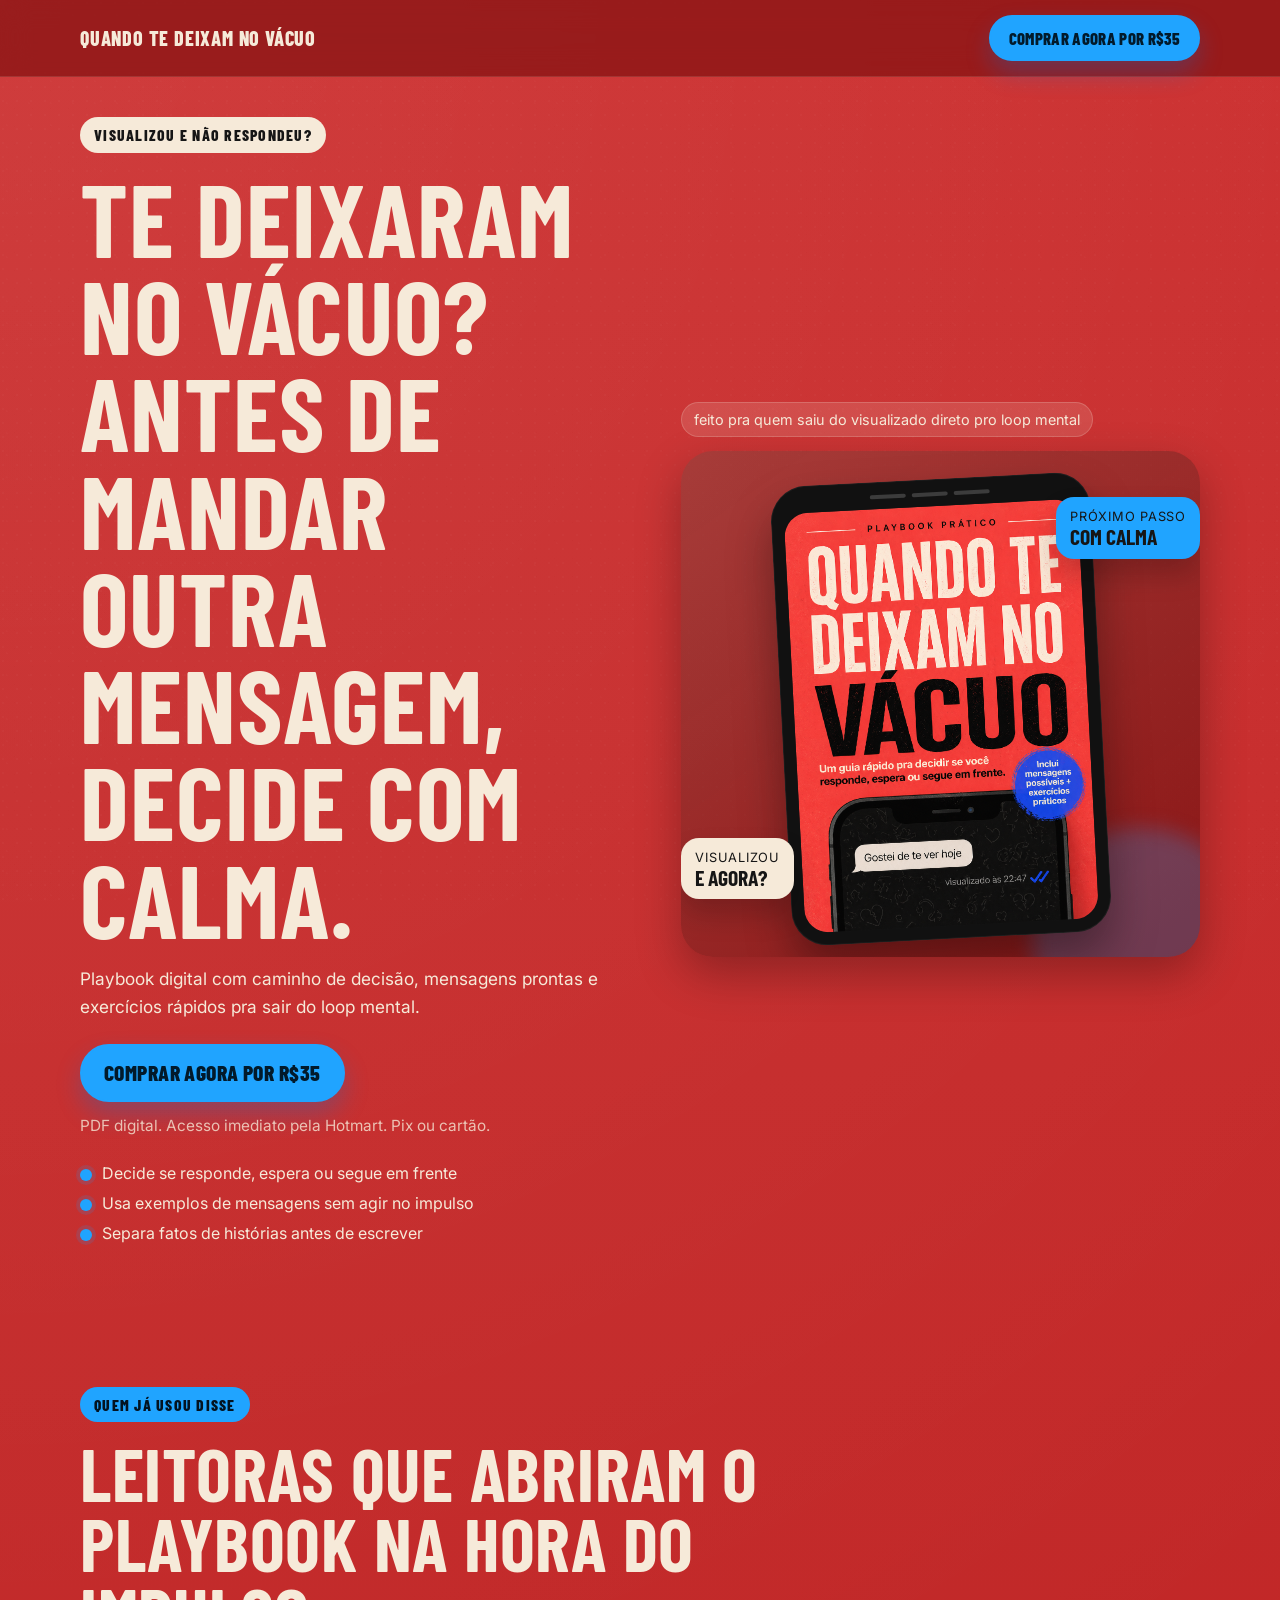
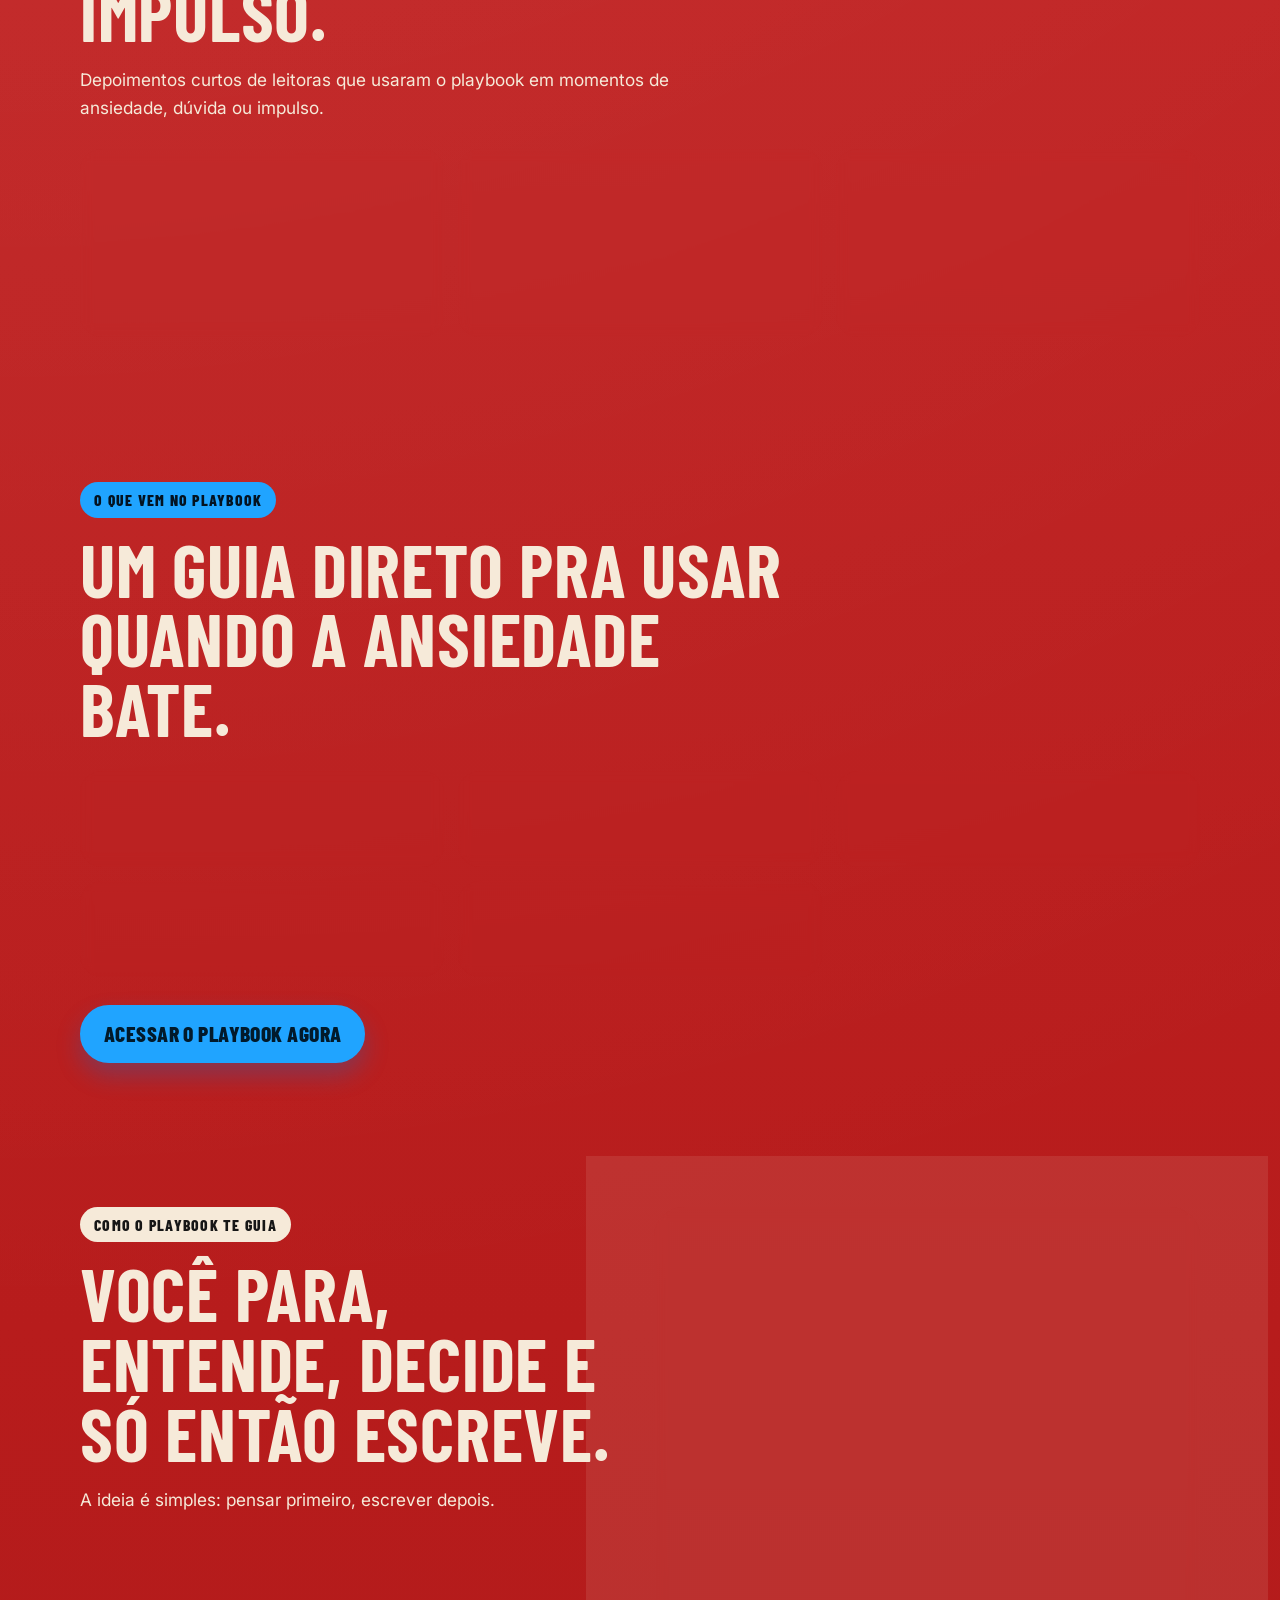
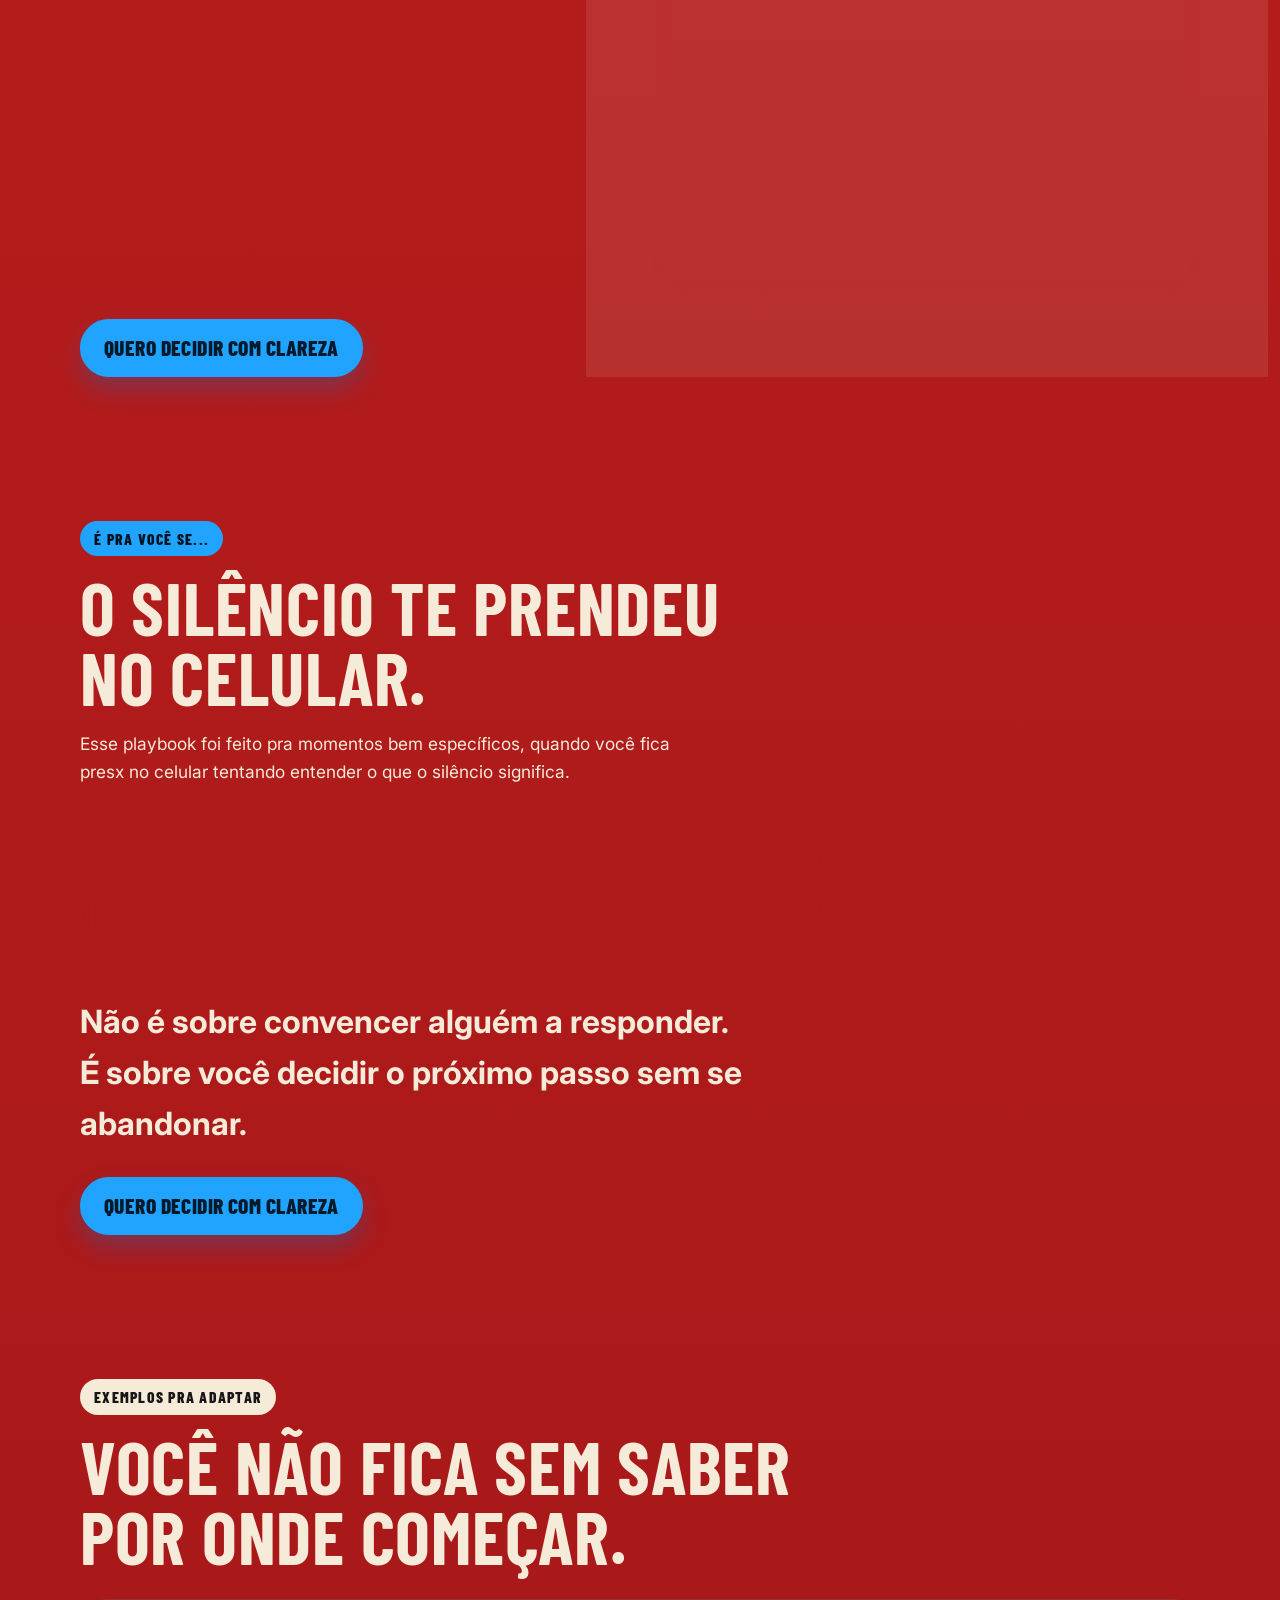
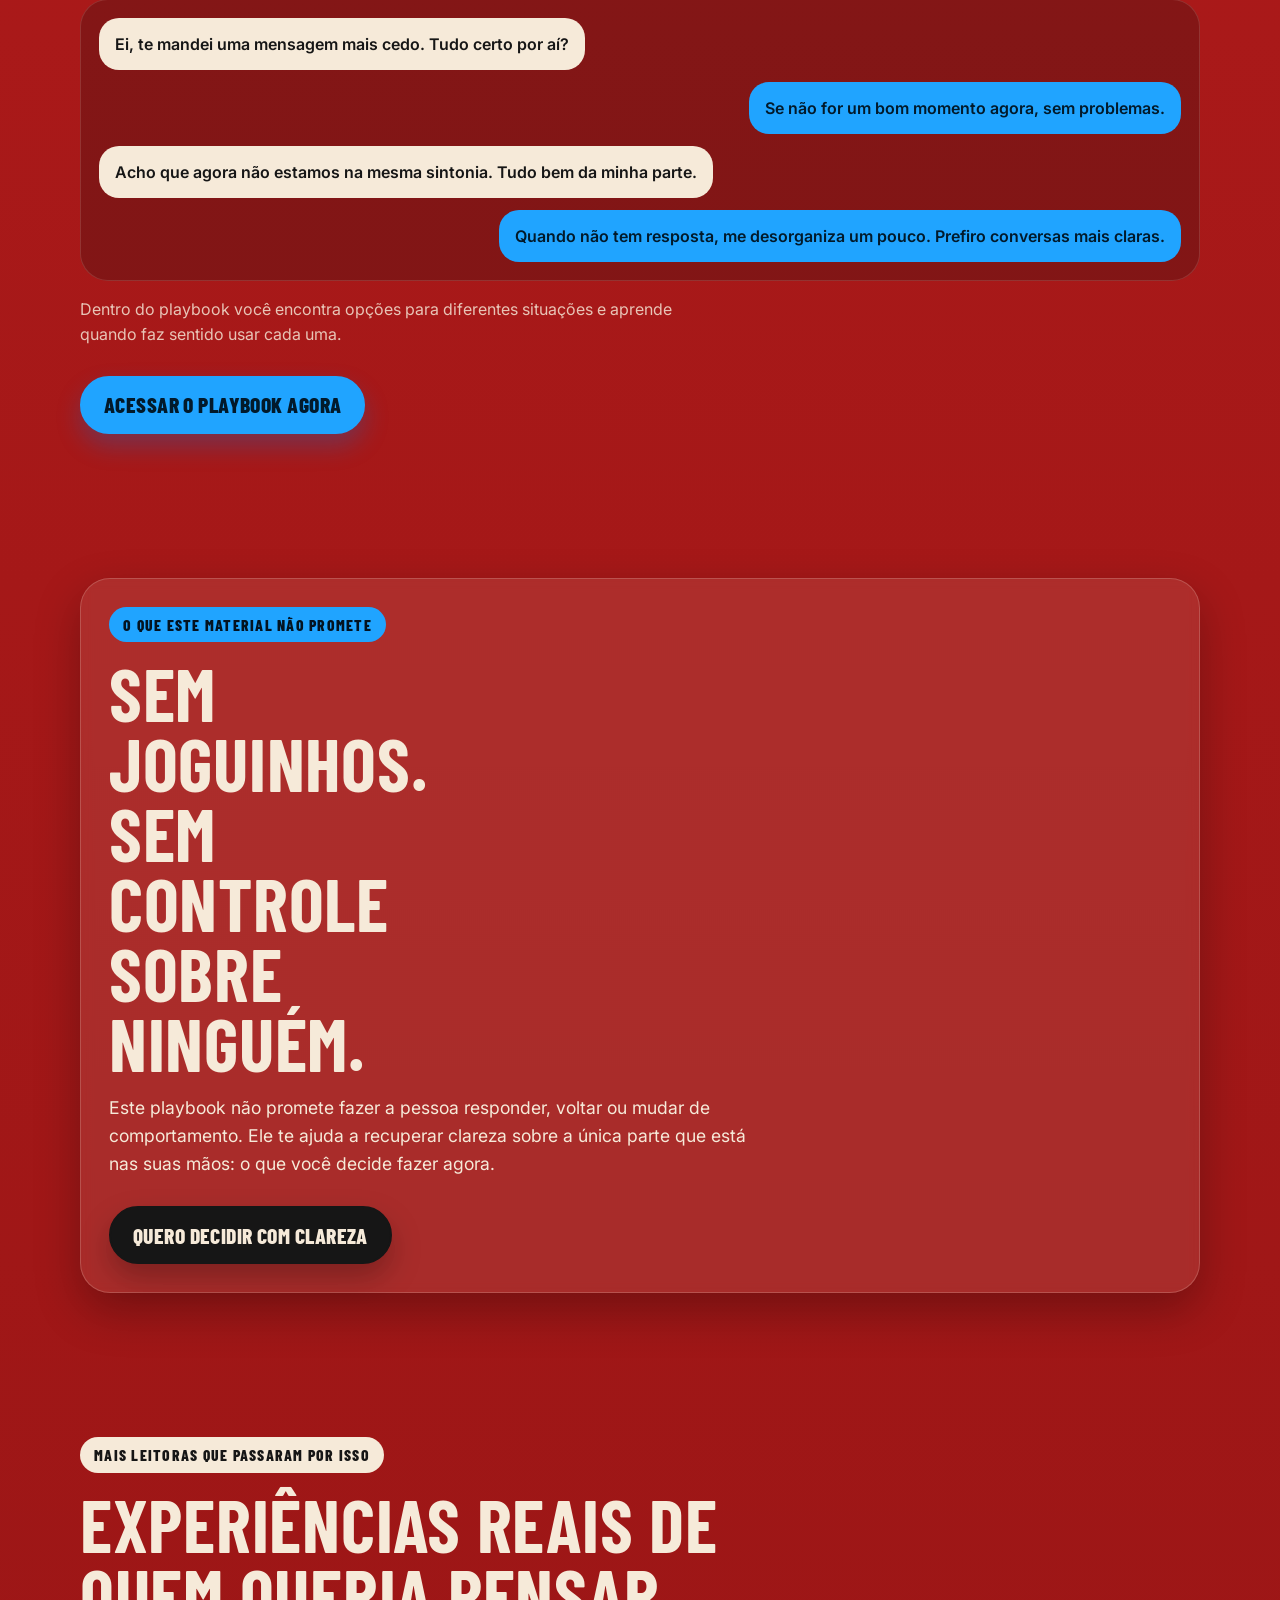
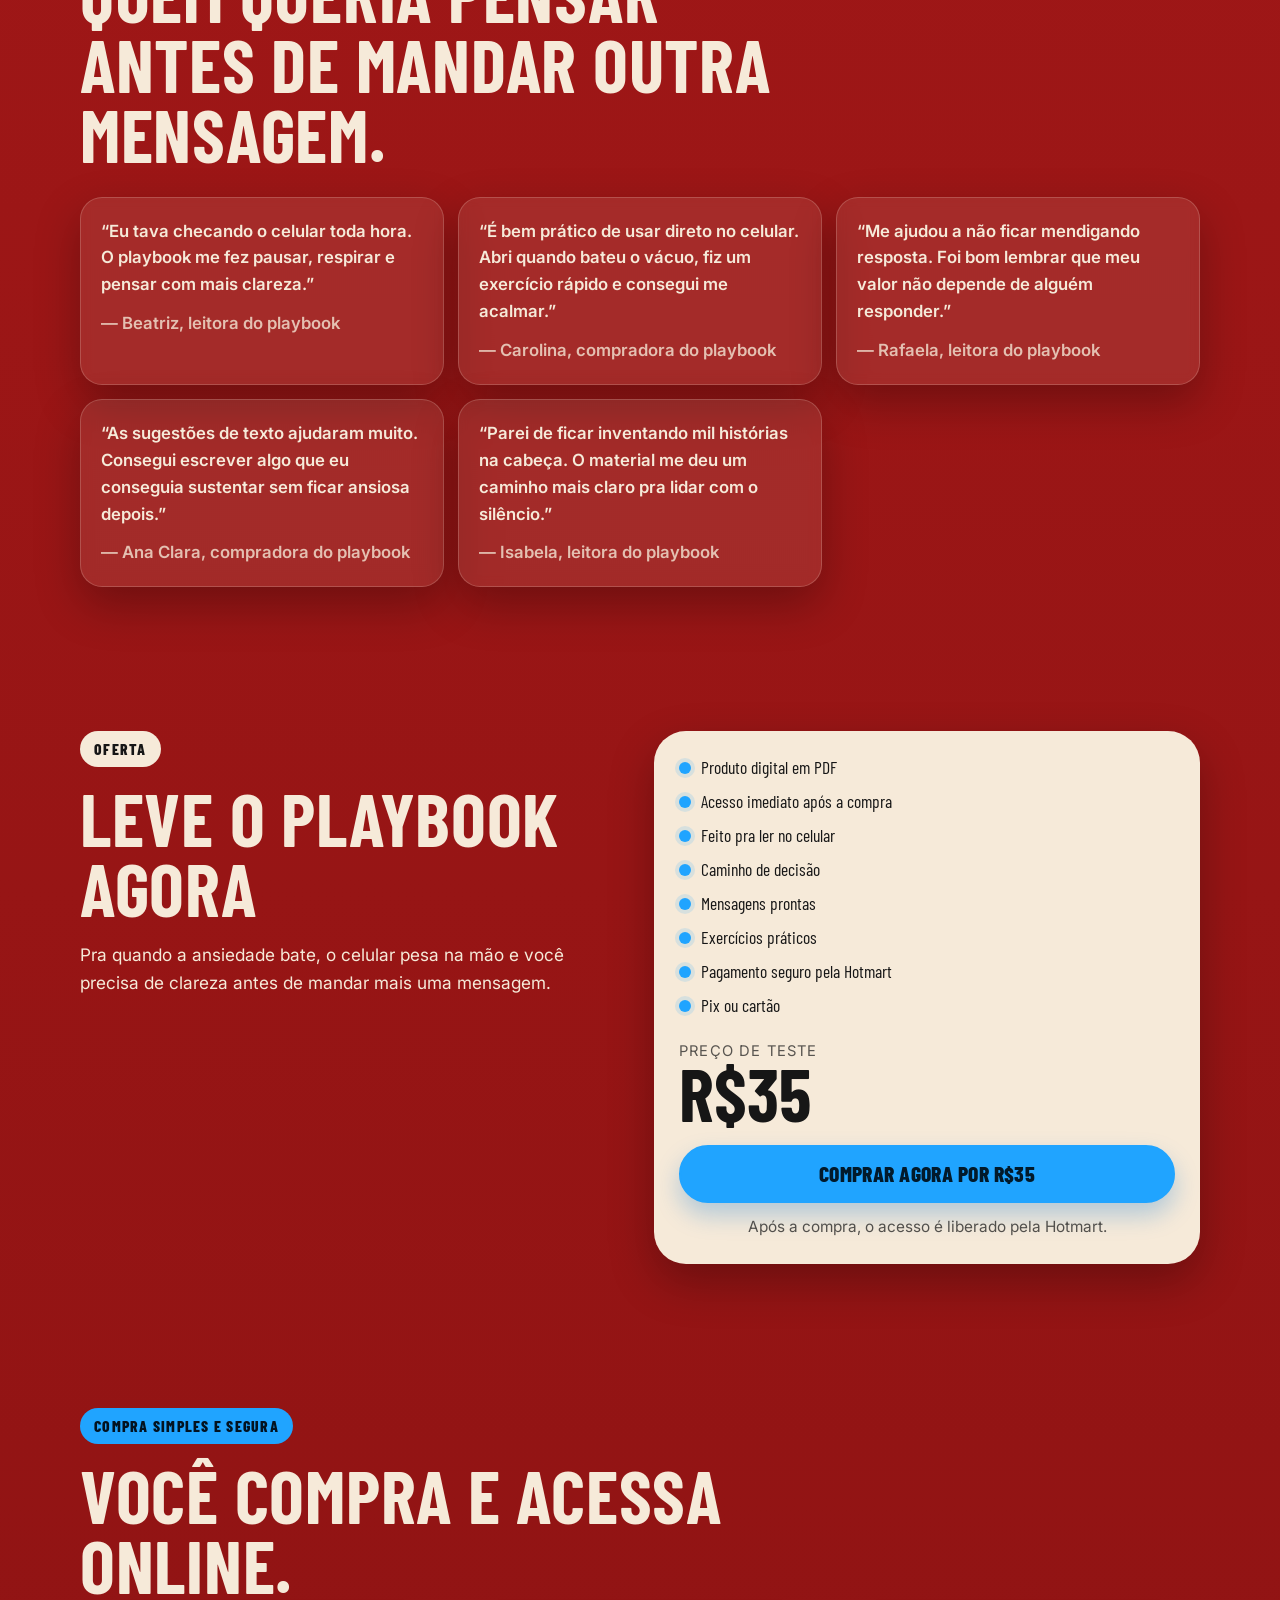
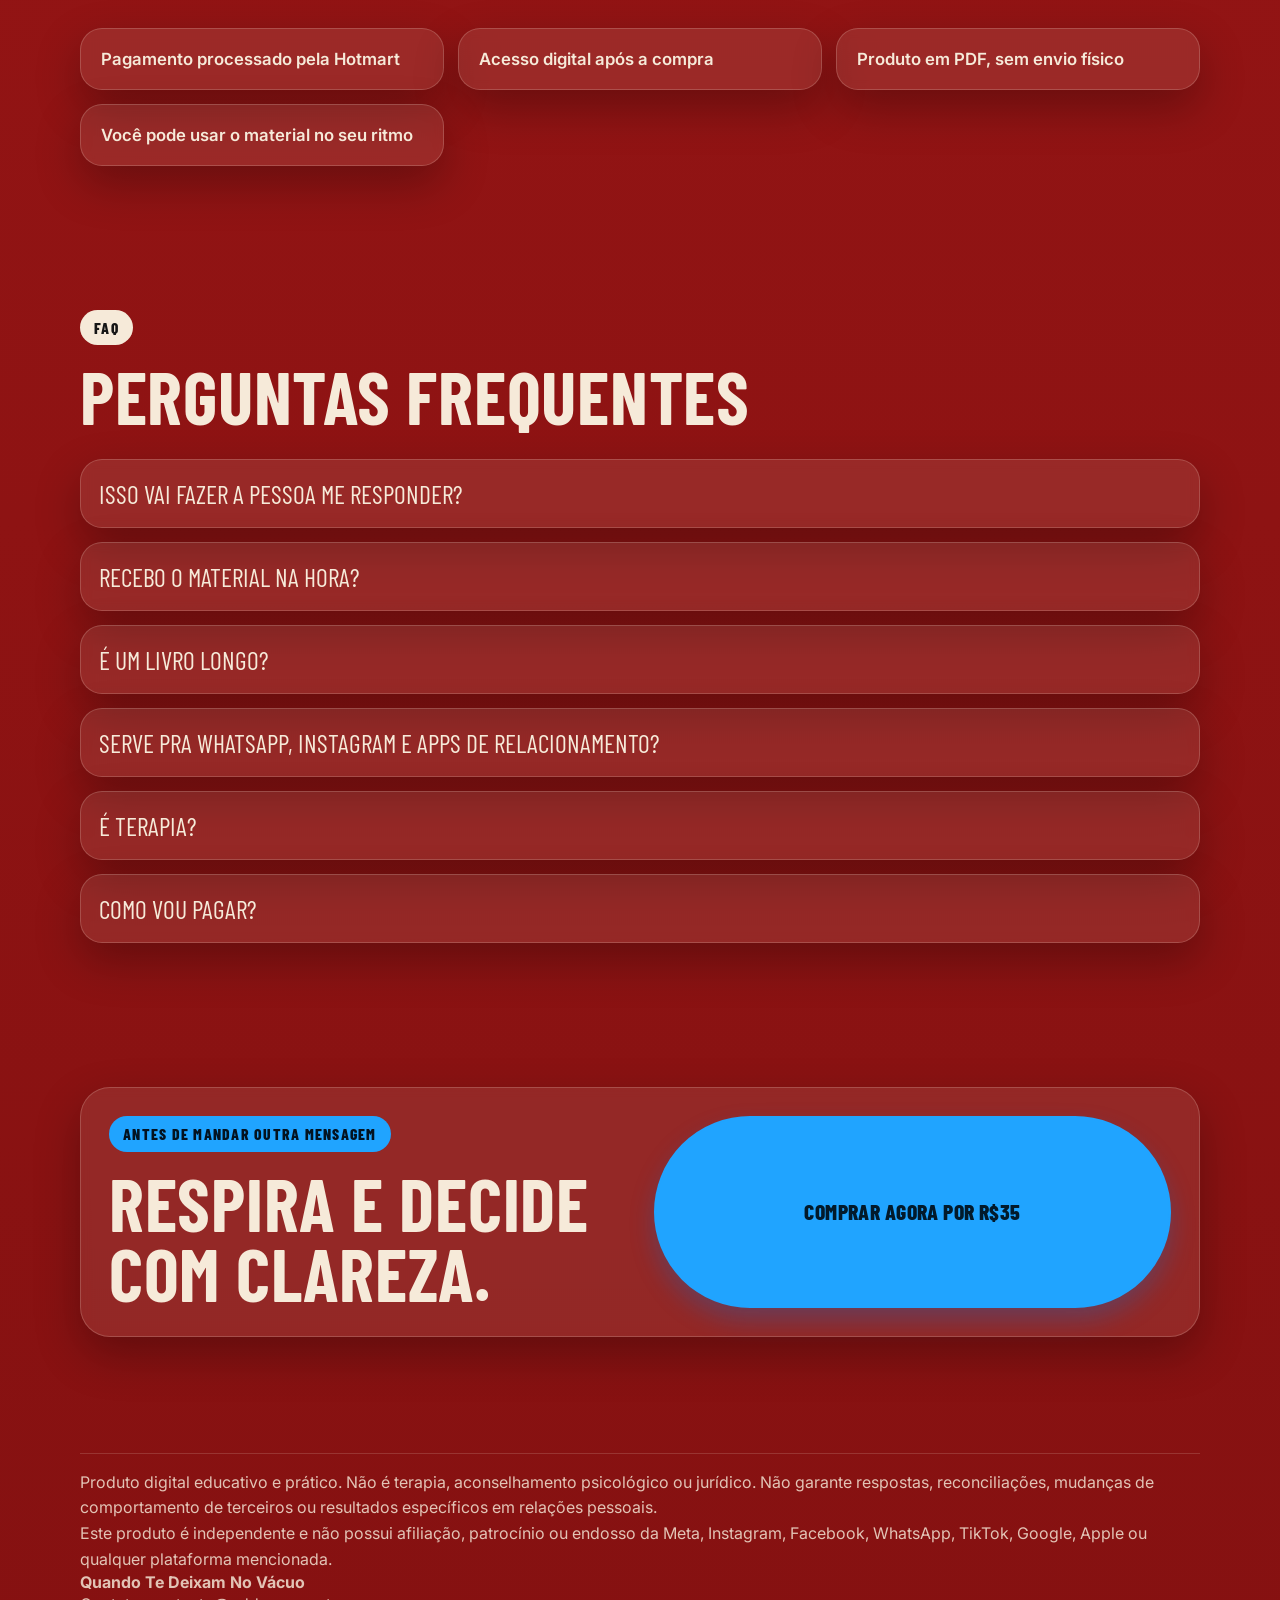
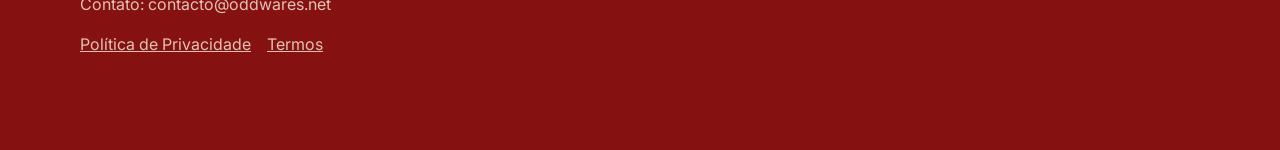
==== commit 446b9429: "Test R$35 offer with testimonials" ====
--- a/index.html
+++ b/index.html
@@ -50,7 +50,7 @@
       <div class="container topbar">
         <a class="brand" href="#hero">Quando Te Deixam No Vácuo</a>
         <a class="nav-cta cta-button cta-button--small js-checkout-link" href="https://pay.hotmart.com/K104704802N">
-          Comprar agora por R$72
+          COMPRAR AGORA POR R$35
         </a>
       </div>
     </header>
@@ -60,16 +60,15 @@
         <div class="container hero-grid">
           <div class="hero-copy">
             <span class="eyebrow">VISUALIZOU E NÃO RESPONDEU?</span>
-            <h1>Te deixaram no vácuo. Antes de mandar outra mensagem, decide com calma.</h1>
+            <h1>Te deixaram no vácuo? Antes de mandar outra mensagem, decide com calma.</h1>
             <p class="hero-subtitle">
-              Um playbook digital pra sair do loop mental, escolher se você responde, espera ou segue em frente, e usar mensagens prontas sem agir no impulso.
+              Playbook digital com caminho de decisão, mensagens prontas e exercícios rápidos pra sair do loop mental.
             </p>
             <div class="hero-actions">
               <a class="cta-button js-checkout-link" href="https://pay.hotmart.com/K104704802N">
-                Comprar agora por R$72
+                COMPRAR AGORA POR R$35
               </a>
-              <p class="microcopy">PDF digital. Acesso imediato. R$72.</p>
-              <p class="microcopy">Pagamento seguro pela Hotmart. Pix ou cartão.</p>
+              <p class="microcopy">PDF digital. Acesso imediato pela Hotmart. Pix ou cartão.</p>
             </div>
             <ul class="hero-points" aria-label="Destaques do produto">
               <li>Decide se responde, espera ou segue em frente</li>
@@ -92,6 +91,21 @@
         </div>
       </section>
 
+      <section class="inside section" id="depoimentos">
+        <div class="container">
+          <div class="section-heading">
+            <span class="eyebrow eyebrow--blue">QUEM JÁ USOU DISSE</span>
+            <h2>Leitoras que abriram o playbook na hora do impulso.</h2>
+            <p>Depoimentos curtos de leitoras que usaram o playbook em momentos de ansiedade, dúvida ou impulso.</p>
+          </div>
+          <div class="benefits-grid" aria-label="Depoimentos de leitoras">
+            <article class="benefit-card"><p>“Quase mandei outra mensagem no impulso quando vi o visualizado. Li rapidinho e consegui me segurar. Foi um alívio.”</p><p class="microcopy">— Julia, compradora do playbook</p></article>
+            <article class="benefit-card"><p>“Me ajudou a decidir se eu respondia, esperava ou seguia em frente. Tirou um pouco daquela agonia mental.”</p><p class="microcopy">— Letícia, leitora do playbook</p></article>
+            <article class="benefit-card"><p>“As mensagens prontas são naturais e práticas. Usei uma e não fiquei me sentindo ridícula depois.”</p><p class="microcopy">— Mariana, compradora do playbook</p></article>
+          </div>
+        </div>
+      </section>
+
       <section class="inside section" id="conteudo">
         <div class="container">
           <div class="section-heading">
@@ -105,7 +119,7 @@
             <article class="benefit-card"><p>Orientação prática pra pausar antes de escrever</p></article>
             <article class="benefit-card"><p>PDF feito pra ler no celular, no momento em que a ansiedade bate</p></article>
           </div>
-          <div class="section-cta"><a class="cta-button js-checkout-link" href="https://pay.hotmart.com/K104704802N">Acessar o playbook agora</a></div>
+          <div class="section-cta"><a class="cta-button js-checkout-link" href="https://pay.hotmart.com/K104704802N">ACESSAR O PLAYBOOK AGORA</a></div>
         </div>
       </section>
 
@@ -123,7 +137,7 @@
             <div class="step"><span class="step-index">4</span><strong>Você escreve</strong><p>Usa uma mensagem que você consiga sustentar depois.</p></div>
           </div>
         </div>
-        <div class="container section-cta"><a class="cta-button js-checkout-link" href="https://pay.hotmart.com/K104704802N">Quero decidir com clareza</a></div>
+        <div class="container section-cta"><a class="cta-button js-checkout-link" href="https://pay.hotmart.com/K104704802N">QUERO DECIDIR COM CLAREZA</a></div>
       </section>
 
       <section class="situations section" id="situacoes">
@@ -142,7 +156,7 @@
             <article class="situation-card">você quer decidir com clareza antes de agir</article>
           </div>
           <p class="section-closing">Não é sobre convencer alguém a responder. É sobre você decidir o próximo passo sem se abandonar.</p>
-          <div class="section-cta"><a class="cta-button js-checkout-link" href="https://pay.hotmart.com/K104704802N">Quero decidir com clareza</a></div>
+          <div class="section-cta"><a class="cta-button js-checkout-link" href="https://pay.hotmart.com/K104704802N">QUERO DECIDIR COM CLAREZA</a></div>
         </div>
       </section>
 
@@ -156,7 +170,7 @@
             <div class="bubble bubble--outgoing">Quando não tem resposta, me desorganiza um pouco. Prefiro conversas mais claras.</div>
           </div>
           <p class="messages-note">Dentro do playbook você encontra opções para diferentes situações e aprende quando faz sentido usar cada uma.</p>
-          <div class="section-cta"><a class="cta-button js-checkout-link" href="https://pay.hotmart.com/K104704802N">Acessar o playbook agora</a></div>
+          <div class="section-cta"><a class="cta-button js-checkout-link" href="https://pay.hotmart.com/K104704802N">ACESSAR O PLAYBOOK AGORA</a></div>
         </div>
       </section>
 
@@ -165,7 +179,23 @@
           <span class="eyebrow eyebrow--blue">O QUE ESTE MATERIAL NÃO PROMETE</span>
           <h2>Sem joguinhos. Sem controle sobre ninguém.</h2>
           <p>Este playbook não promete fazer a pessoa responder, voltar ou mudar de comportamento. Ele te ajuda a recuperar clareza sobre a única parte que está nas suas mãos: o que você decide fazer agora.</p>
-          <div class="section-cta"><a class="cta-button cta-button--dark js-checkout-link" href="https://pay.hotmart.com/K104704802N">Quero decidir com clareza</a></div>
+          <div class="section-cta"><a class="cta-button cta-button--dark js-checkout-link" href="https://pay.hotmart.com/K104704802N">QUERO DECIDIR COM CLAREZA</a></div>
+        </div>
+      </section>
+
+      <section class="inside section" id="mais-depoimentos">
+        <div class="container">
+          <div class="section-heading">
+            <span class="eyebrow">MAIS LEITORAS QUE PASSARAM POR ISSO</span>
+            <h2>Experiências reais de quem queria pensar antes de mandar outra mensagem.</h2>
+          </div>
+          <div class="benefits-grid" aria-label="Mais depoimentos de leitoras">
+            <article class="benefit-card"><p>“Eu tava checando o celular toda hora. O playbook me fez pausar, respirar e pensar com mais clareza.”</p><p class="microcopy">— Beatriz, leitora do playbook</p></article>
+            <article class="benefit-card"><p>“É bem prático de usar direto no celular. Abri quando bateu o vácuo, fiz um exercício rápido e consegui me acalmar.”</p><p class="microcopy">— Carolina, compradora do playbook</p></article>
+            <article class="benefit-card"><p>“Me ajudou a não ficar mendigando resposta. Foi bom lembrar que meu valor não depende de alguém responder.”</p><p class="microcopy">— Rafaela, leitora do playbook</p></article>
+            <article class="benefit-card"><p>“As sugestões de texto ajudaram muito. Consegui escrever algo que eu conseguia sustentar sem ficar ansiosa depois.”</p><p class="microcopy">— Ana Clara, compradora do playbook</p></article>
+            <article class="benefit-card"><p>“Parei de ficar inventando mil histórias na cabeça. O material me deu um caminho mais claro pra lidar com o silêncio.”</p><p class="microcopy">— Isabela, leitora do playbook</p></article>
+          </div>
         </div>
       </section>
 
@@ -187,8 +217,8 @@
               <li>Pagamento seguro pela Hotmart</li>
               <li>Pix ou cartão</li>
             </ul>
-            <div class="price-wrap"><span class="price-label">Preço</span><strong class="price-value">R$72</strong></div>
-            <a class="cta-button cta-button--full js-checkout-link" href="https://pay.hotmart.com/K104704802N">Comprar agora por R$72</a>
+            <div class="price-wrap"><span class="price-label">PREÇO DE TESTE</span><strong class="price-value">R$35</strong></div>
+            <a class="cta-button cta-button--full js-checkout-link" href="https://pay.hotmart.com/K104704802N">COMPRAR AGORA POR R$35</a>
             <p class="microcopy microcopy--dark">Após a compra, o acesso é liberado pela Hotmart.</p>
           </aside>
         </div>
@@ -225,7 +255,7 @@
       <section class="final-cta section" id="acessar">
         <div class="container final-cta-box">
           <div><span class="eyebrow eyebrow--blue">ANTES DE MANDAR OUTRA MENSAGEM</span><h2>Respira e decide com clareza.</h2></div>
-          <a class="cta-button js-checkout-link" href="https://pay.hotmart.com/K104704802N">Comprar agora por R$72</a>
+          <a class="cta-button js-checkout-link" href="https://pay.hotmart.com/K104704802N">COMPRAR AGORA POR R$35</a>
         </div>
       </section>
     </main>
@@ -241,7 +271,7 @@
       </div>
     </footer>
 
-    <a class="sticky-mobile-cta js-checkout-link" href="https://pay.hotmart.com/K104704802N">Comprar agora por R$72</a>
+    <a class="sticky-mobile-cta js-checkout-link" href="https://pay.hotmart.com/K104704802N">COMPRAR AGORA POR R$35</a>
 
     <script src="script.js"></script>
   </body>
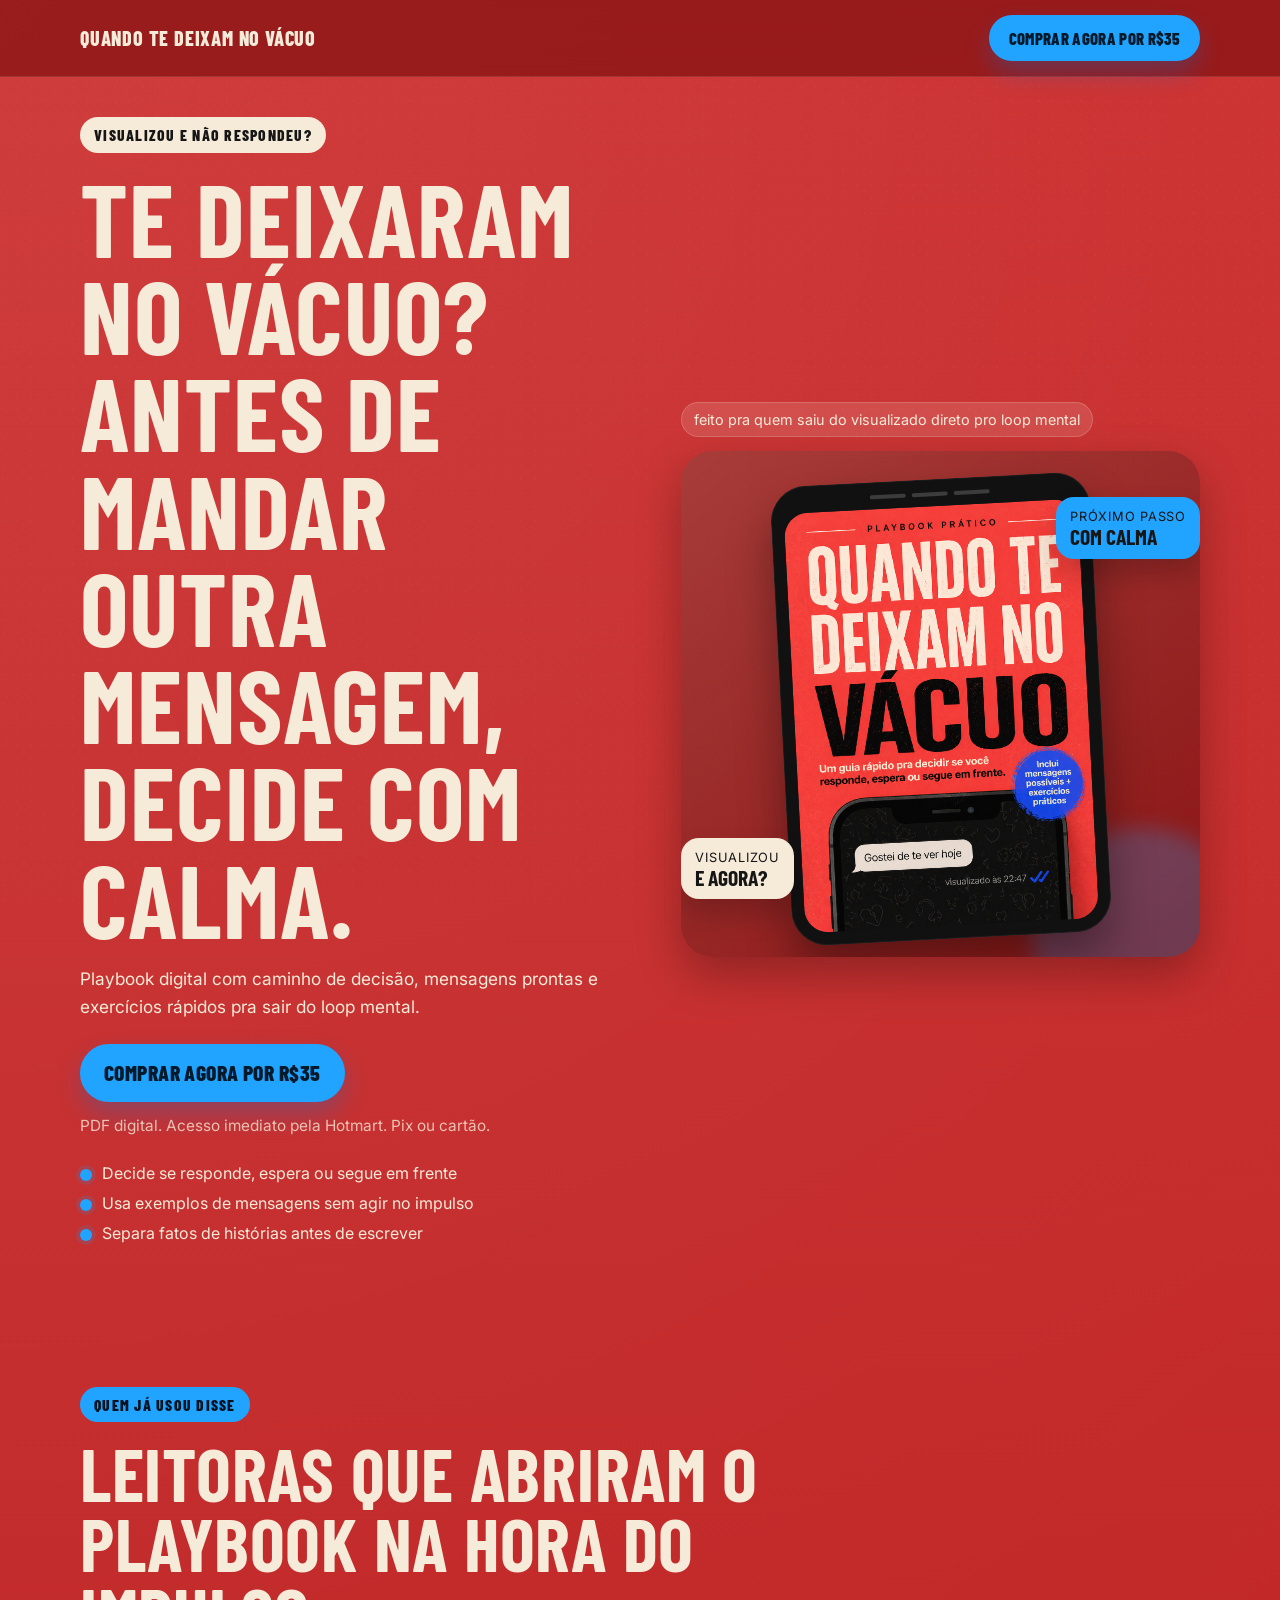
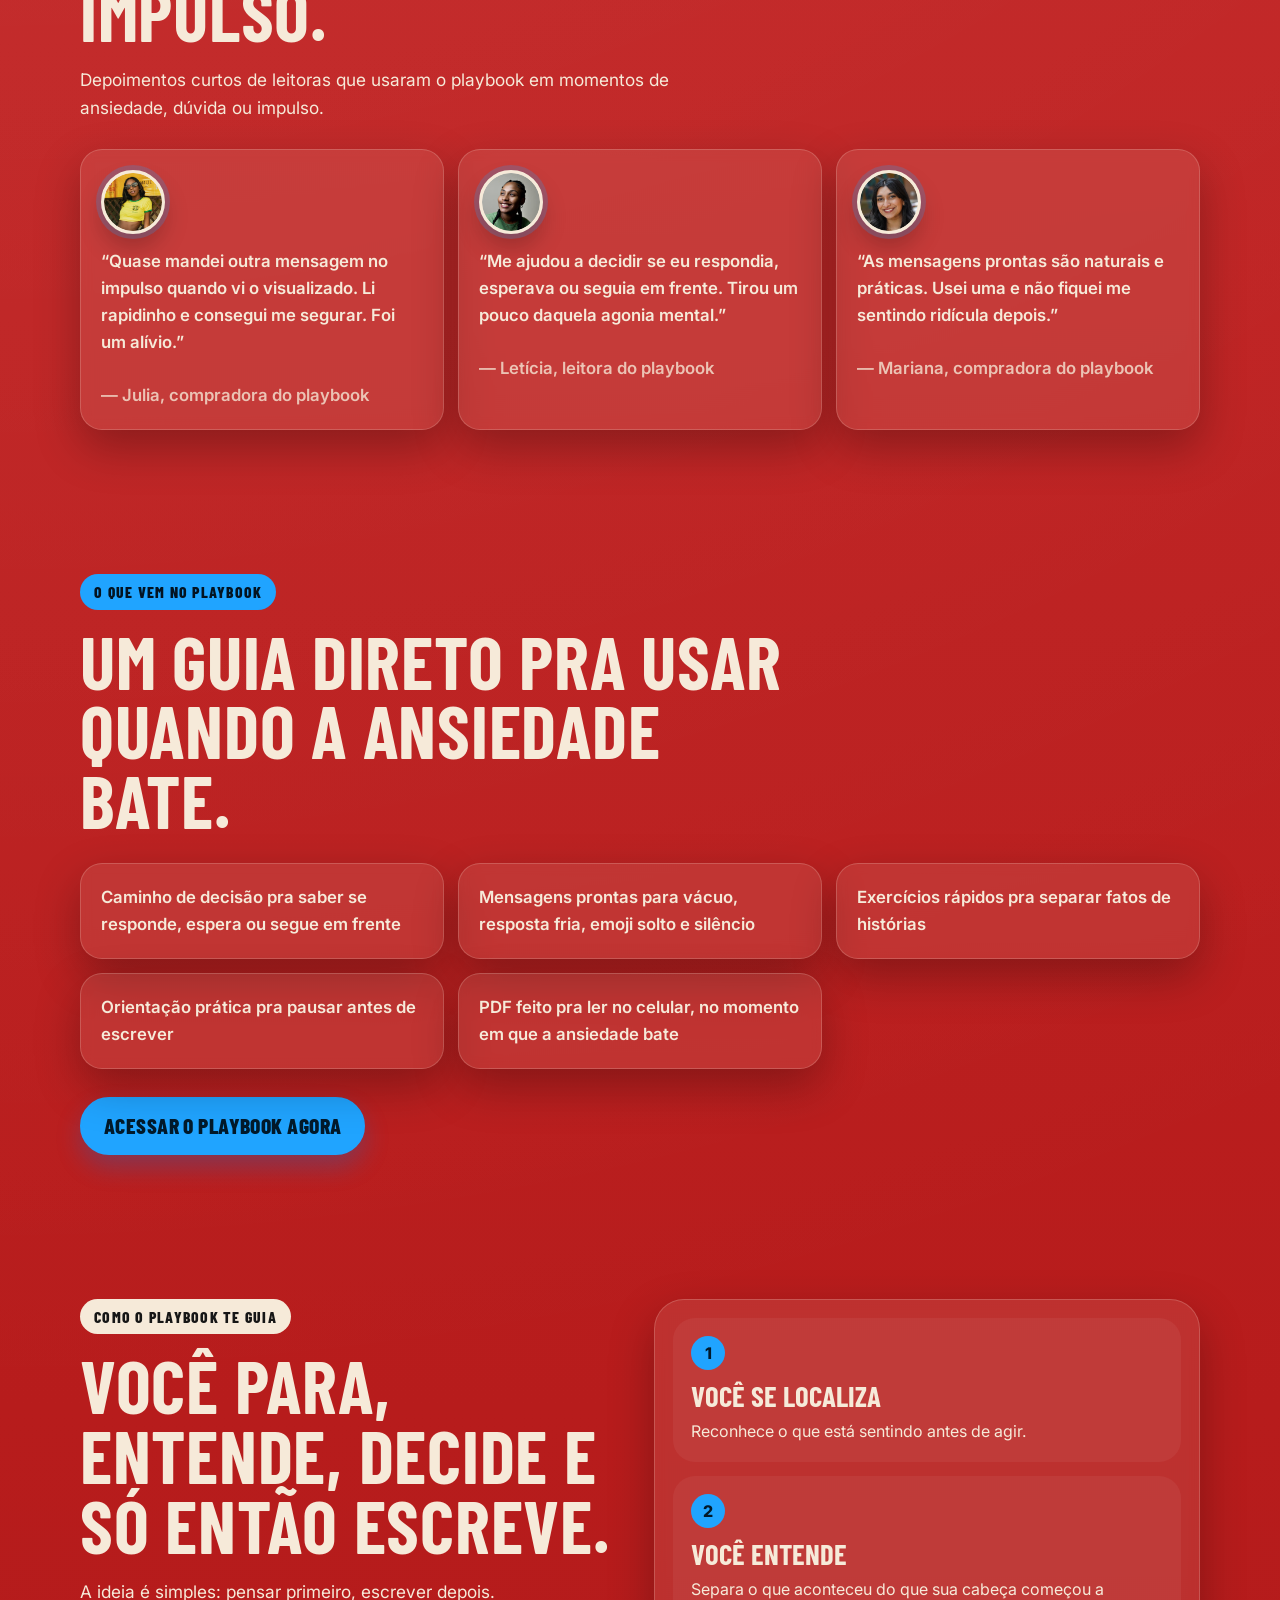
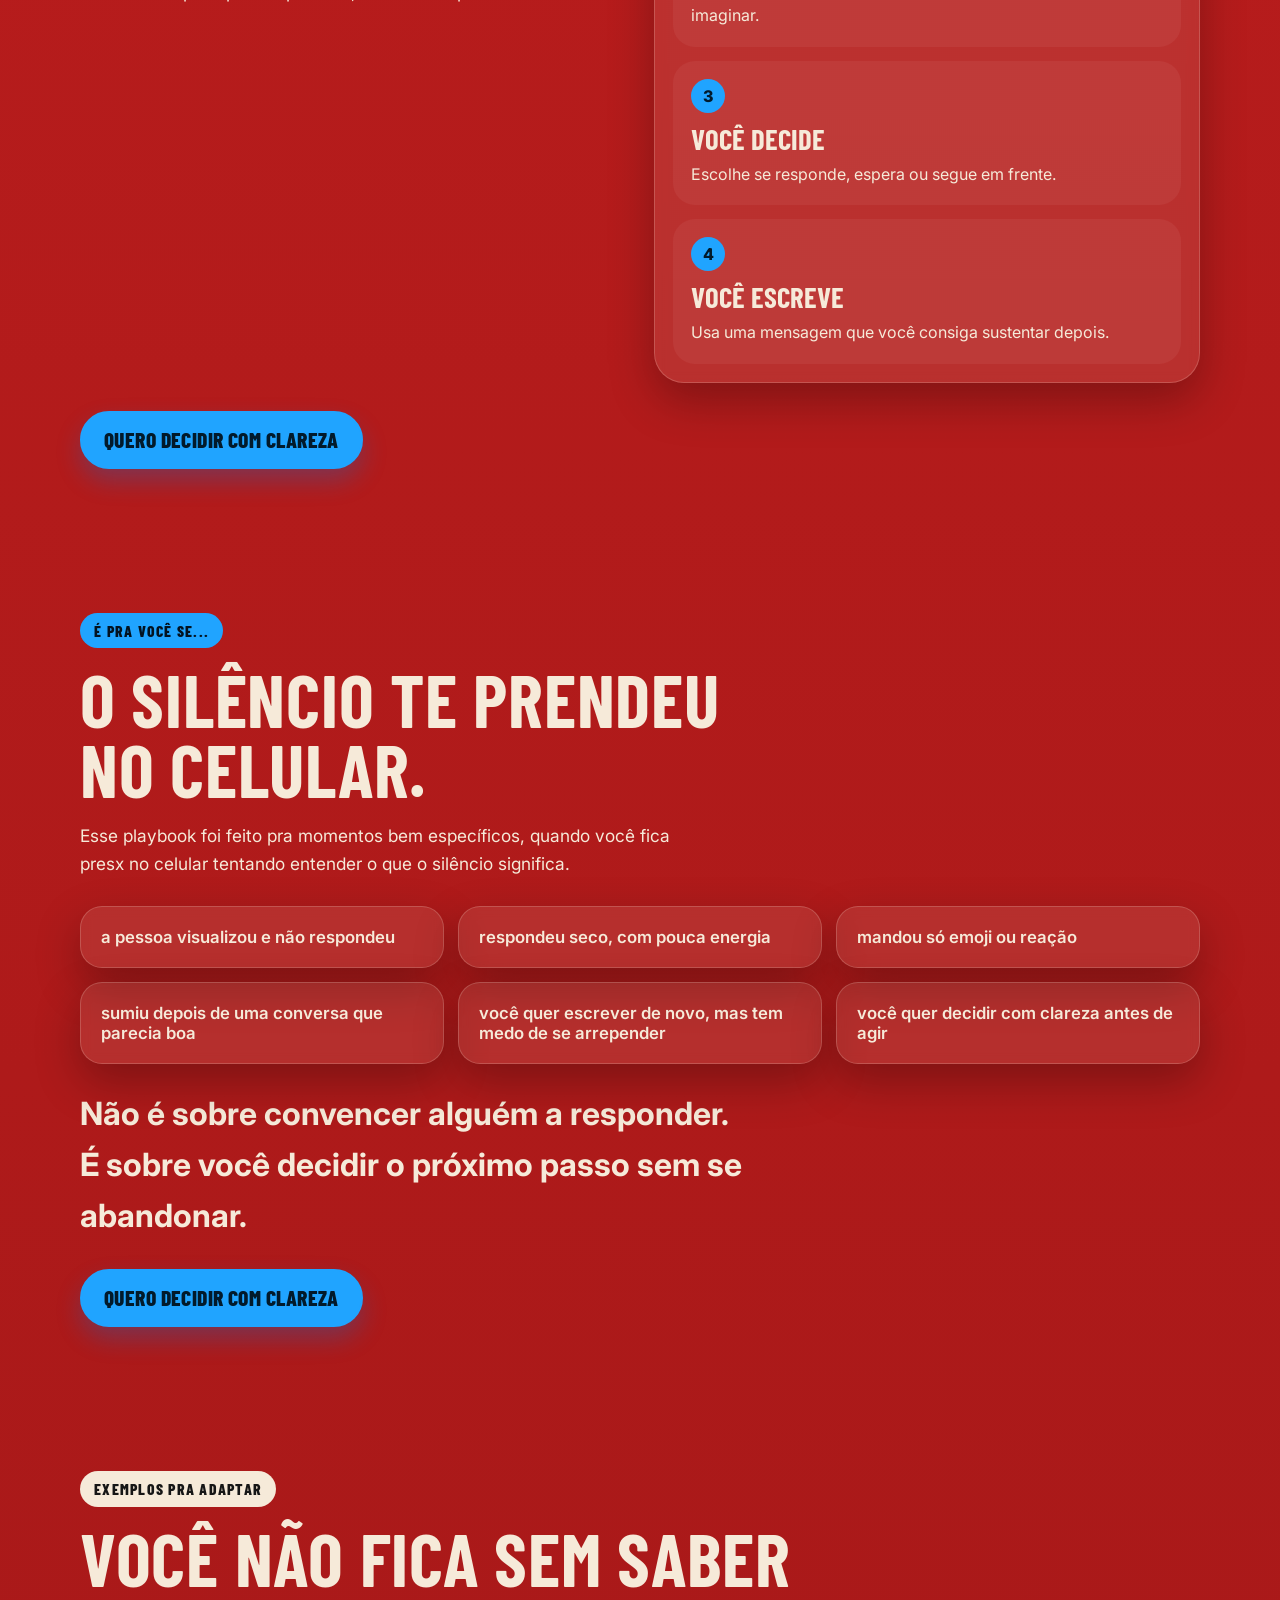
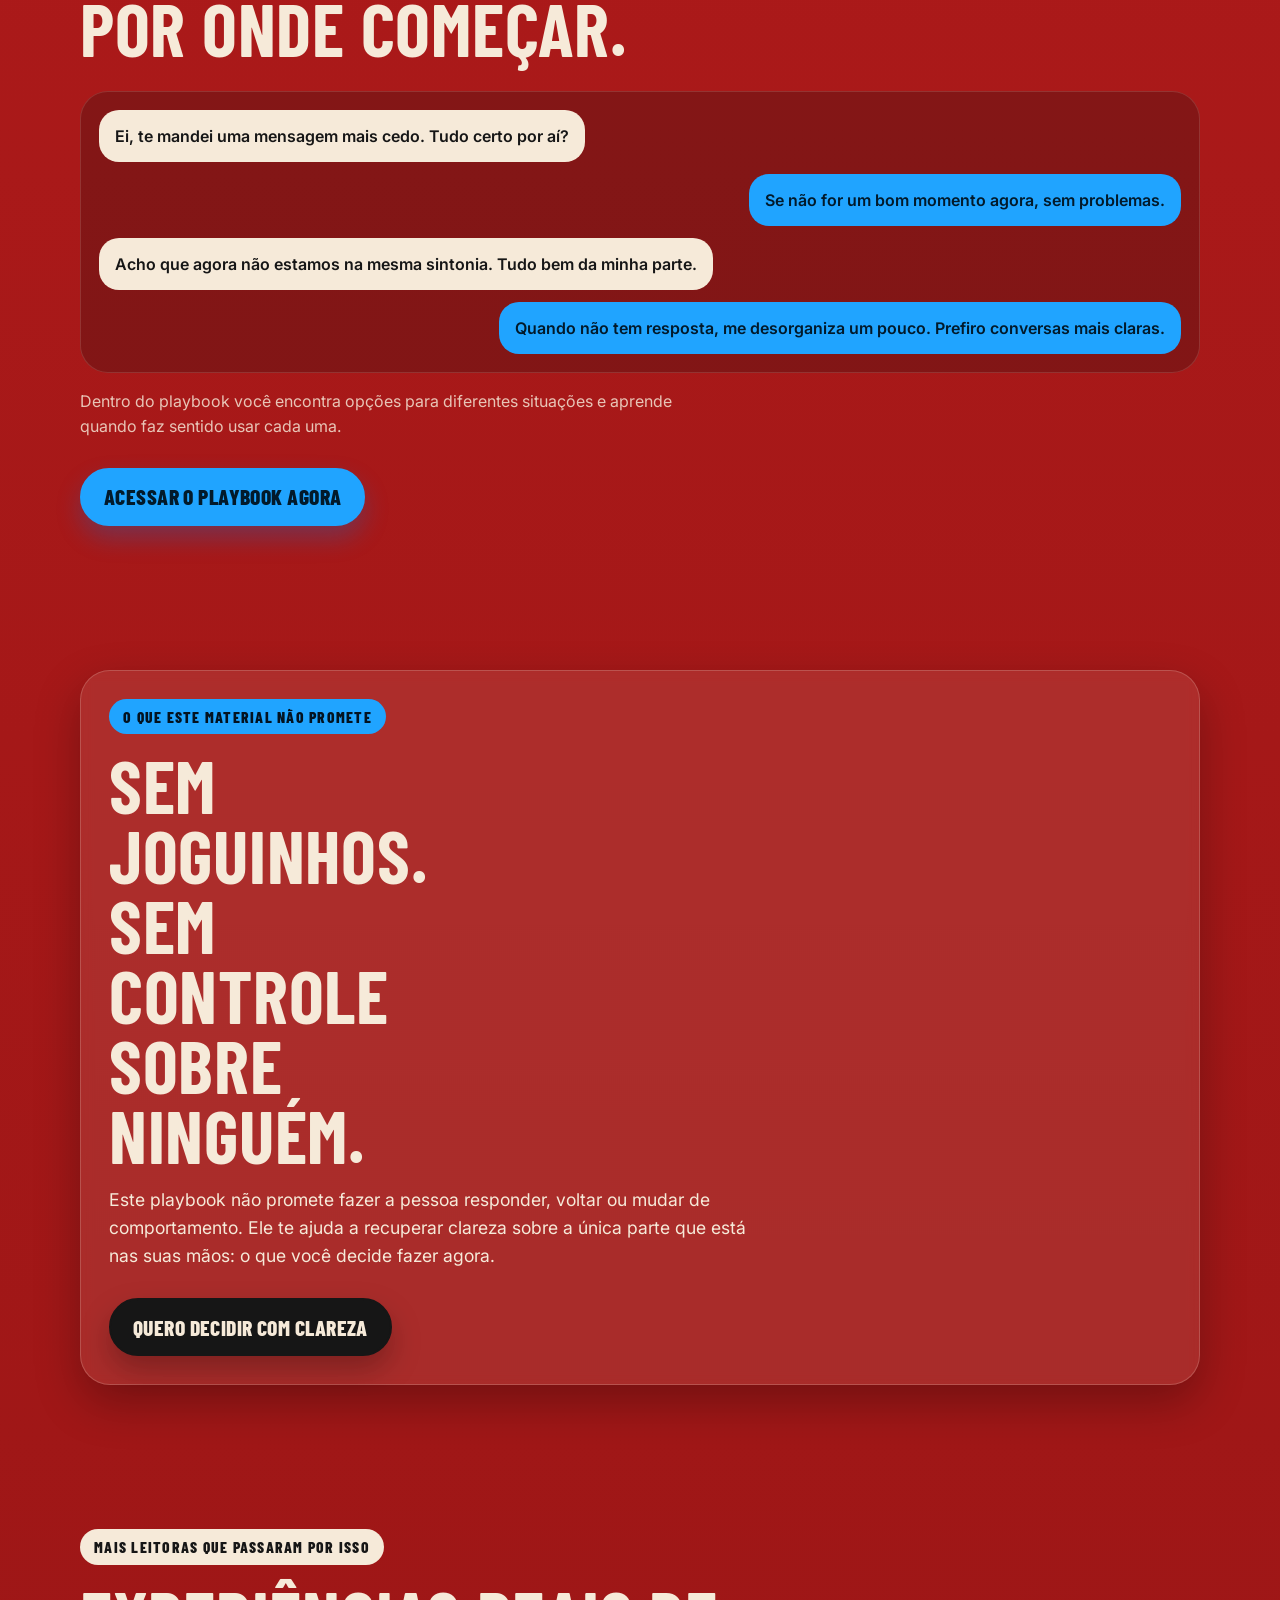
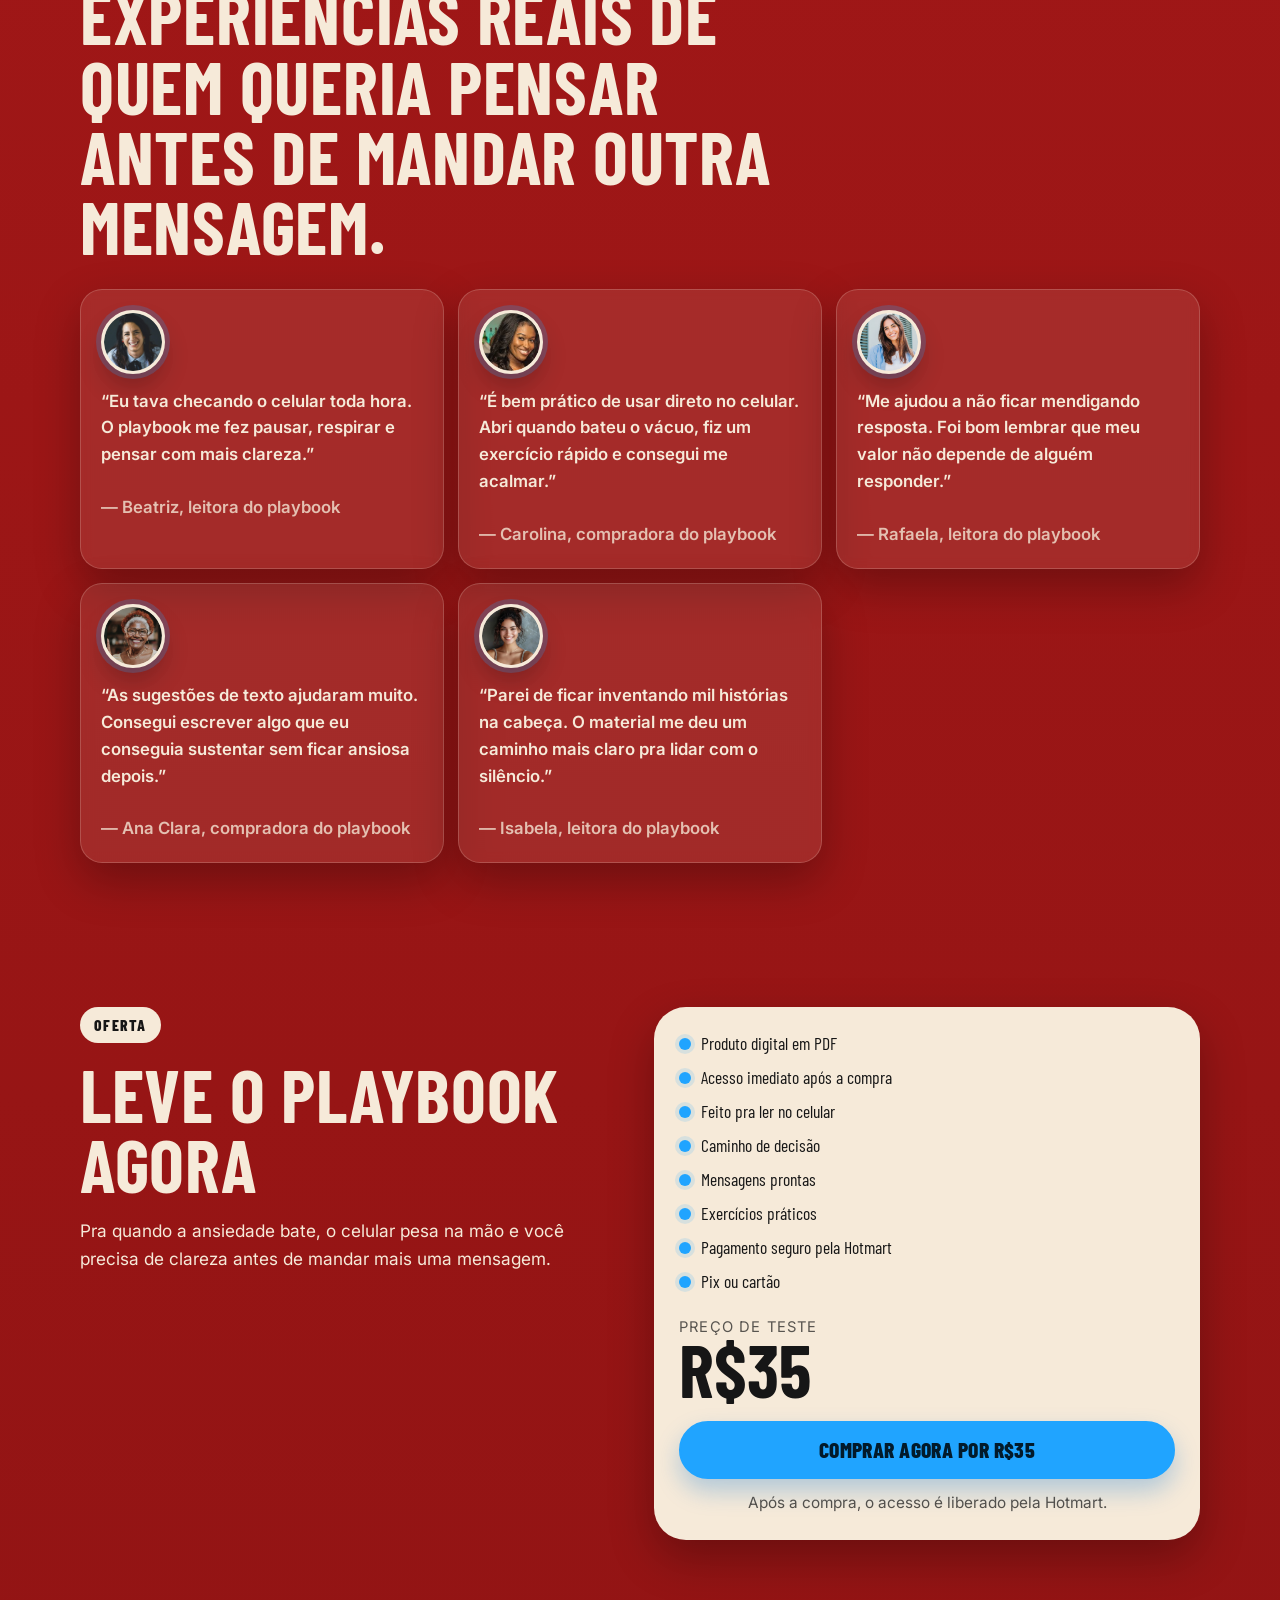
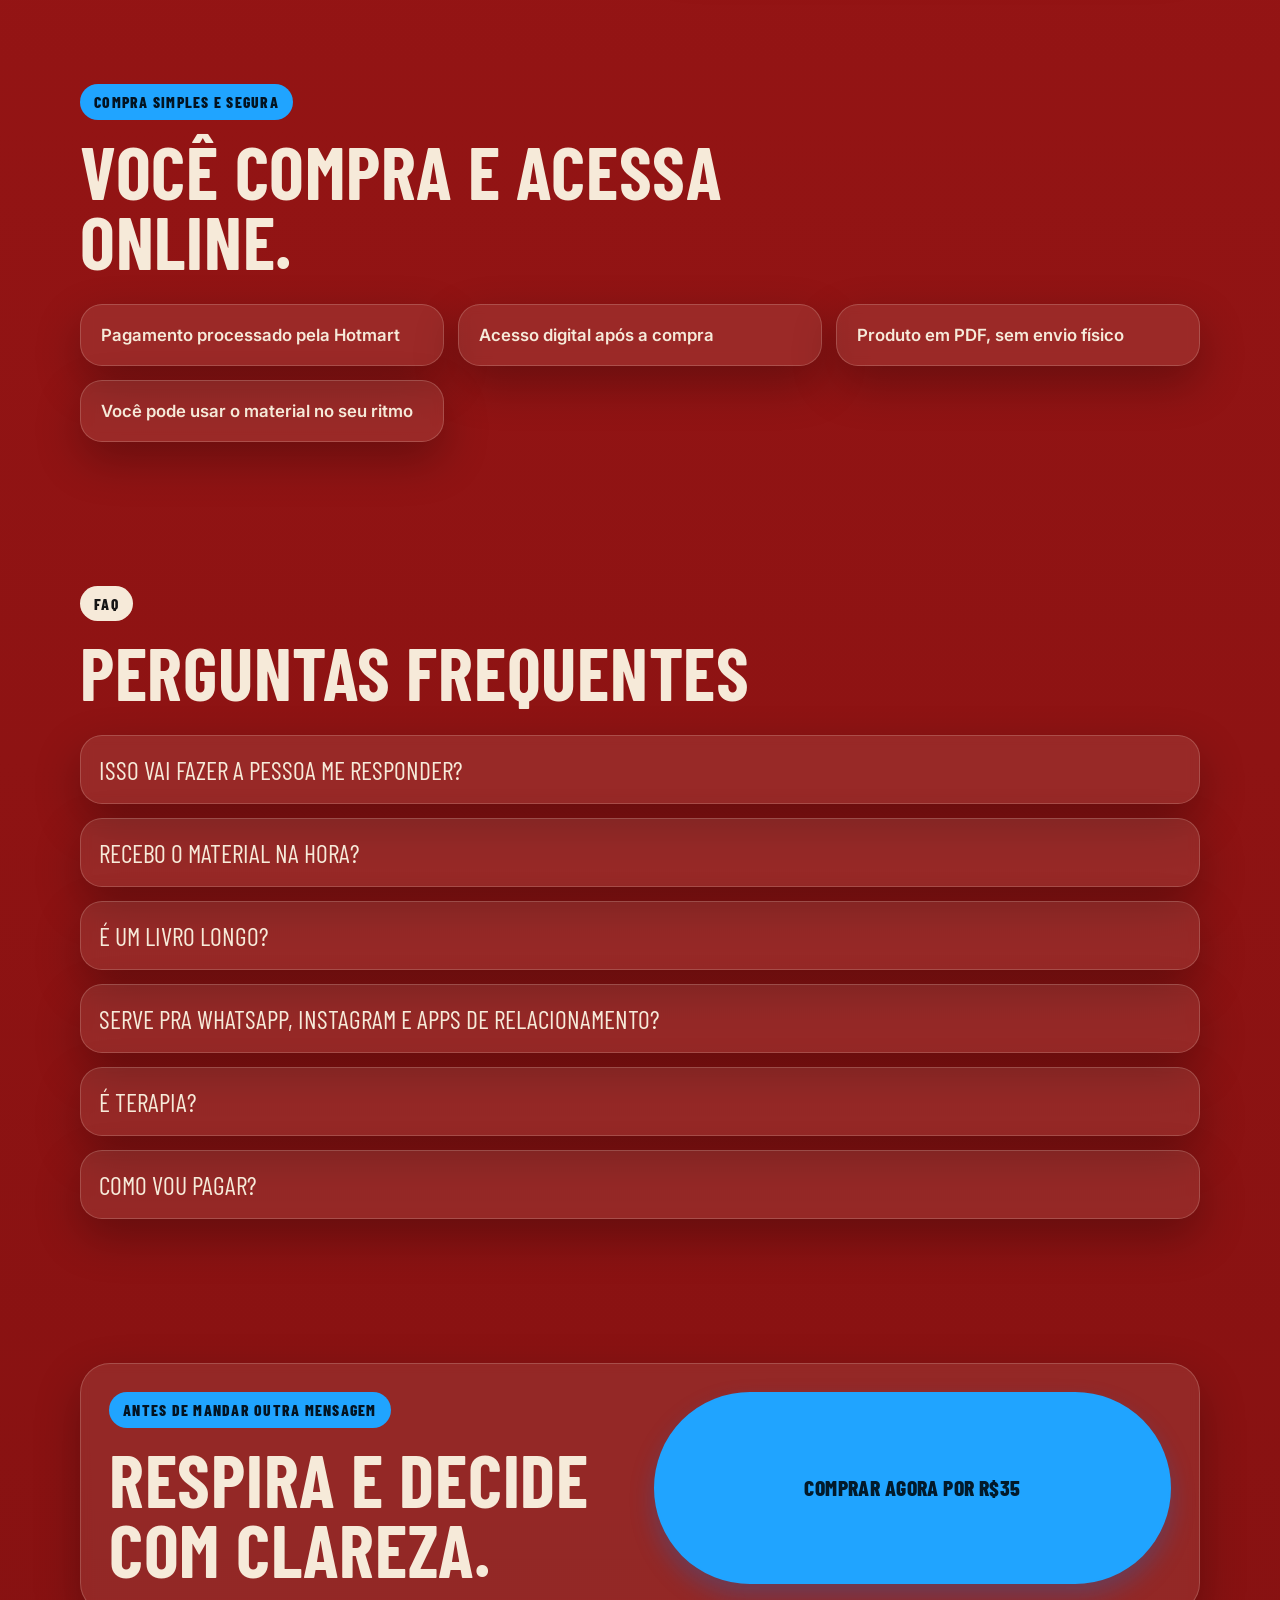
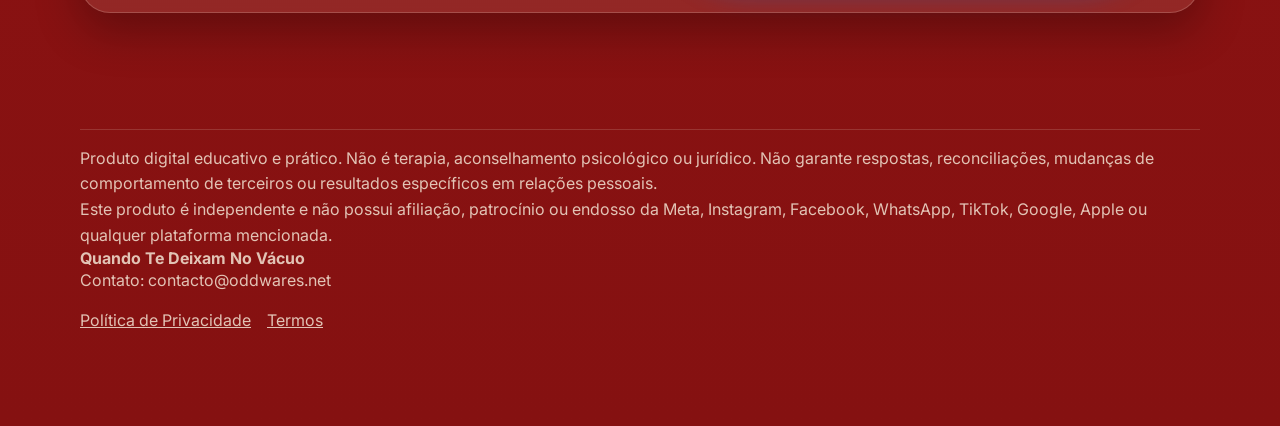
==== commit 8d8e6d42: "Add testimonial avatar bubbles" ====
--- a/index.html
+++ b/index.html
@@ -16,6 +16,25 @@
       rel="stylesheet"
     />
     <link rel="stylesheet" href="styles.css" />
+    <style>
+      .testimonial-card {
+        display: flex;
+        flex-direction: column;
+        gap: 14px;
+      }
+
+      .testimonial-avatar {
+        width: 64px;
+        height: 64px;
+        border-radius: 50%;
+        object-fit: cover;
+        border: 3px solid var(--bg-cream);
+        box-shadow:
+          0 0 0 5px rgba(32, 164, 255, 0.22),
+          0 14px 24px rgba(0, 0, 0, 0.22);
+        background: var(--bg-cream);
+      }
+    </style>
     <script>
       window.PRODUCT_CONFIG = {
         hotmartUrl: "https://pay.hotmart.com/K104704802N",
@@ -99,9 +118,9 @@
             <p>Depoimentos curtos de leitoras que usaram o playbook em momentos de ansiedade, dúvida ou impulso.</p>
           </div>
           <div class="benefits-grid" aria-label="Depoimentos de leitoras">
-            <article class="benefit-card"><p>“Quase mandei outra mensagem no impulso quando vi o visualizado. Li rapidinho e consegui me segurar. Foi um alívio.”</p><p class="microcopy">— Julia, compradora do playbook</p></article>
-            <article class="benefit-card"><p>“Me ajudou a decidir se eu respondia, esperava ou seguia em frente. Tirou um pouco daquela agonia mental.”</p><p class="microcopy">— Letícia, leitora do playbook</p></article>
-            <article class="benefit-card"><p>“As mensagens prontas são naturais e práticas. Usei uma e não fiquei me sentindo ridícula depois.”</p><p class="microcopy">— Mariana, compradora do playbook</p></article>
+            <article class="benefit-card testimonial-card"><img class="testimonial-avatar" src="assets/review%201.png" alt="" loading="lazy" /><p>“Quase mandei outra mensagem no impulso quando vi o visualizado. Li rapidinho e consegui me segurar. Foi um alívio.”</p><p class="microcopy">— Julia, compradora do playbook</p></article>
+            <article class="benefit-card testimonial-card"><img class="testimonial-avatar" src="assets/review%202.png" alt="" loading="lazy" /><p>“Me ajudou a decidir se eu respondia, esperava ou seguia em frente. Tirou um pouco daquela agonia mental.”</p><p class="microcopy">— Letícia, leitora do playbook</p></article>
+            <article class="benefit-card testimonial-card"><img class="testimonial-avatar" src="assets/review%203.png" alt="" loading="lazy" /><p>“As mensagens prontas são naturais e práticas. Usei uma e não fiquei me sentindo ridícula depois.”</p><p class="microcopy">— Mariana, compradora do playbook</p></article>
           </div>
         </div>
       </section>
@@ -190,11 +209,11 @@
             <h2>Experiências reais de quem queria pensar antes de mandar outra mensagem.</h2>
           </div>
           <div class="benefits-grid" aria-label="Mais depoimentos de leitoras">
-            <article class="benefit-card"><p>“Eu tava checando o celular toda hora. O playbook me fez pausar, respirar e pensar com mais clareza.”</p><p class="microcopy">— Beatriz, leitora do playbook</p></article>
-            <article class="benefit-card"><p>“É bem prático de usar direto no celular. Abri quando bateu o vácuo, fiz um exercício rápido e consegui me acalmar.”</p><p class="microcopy">— Carolina, compradora do playbook</p></article>
-            <article class="benefit-card"><p>“Me ajudou a não ficar mendigando resposta. Foi bom lembrar que meu valor não depende de alguém responder.”</p><p class="microcopy">— Rafaela, leitora do playbook</p></article>
-            <article class="benefit-card"><p>“As sugestões de texto ajudaram muito. Consegui escrever algo que eu conseguia sustentar sem ficar ansiosa depois.”</p><p class="microcopy">— Ana Clara, compradora do playbook</p></article>
-            <article class="benefit-card"><p>“Parei de ficar inventando mil histórias na cabeça. O material me deu um caminho mais claro pra lidar com o silêncio.”</p><p class="microcopy">— Isabela, leitora do playbook</p></article>
+            <article class="benefit-card testimonial-card"><img class="testimonial-avatar" src="assets/review%204.png" alt="" loading="lazy" /><p>“Eu tava checando o celular toda hora. O playbook me fez pausar, respirar e pensar com mais clareza.”</p><p class="microcopy">— Beatriz, leitora do playbook</p></article>
+            <article class="benefit-card testimonial-card"><img class="testimonial-avatar" src="assets/review%205.png" alt="" loading="lazy" /><p>“É bem prático de usar direto no celular. Abri quando bateu o vácuo, fiz um exercício rápido e consegui me acalmar.”</p><p class="microcopy">— Carolina, compradora do playbook</p></article>
+            <article class="benefit-card testimonial-card"><img class="testimonial-avatar" src="assets/review%206.png" alt="" loading="lazy" /><p>“Me ajudou a não ficar mendigando resposta. Foi bom lembrar que meu valor não depende de alguém responder.”</p><p class="microcopy">— Rafaela, leitora do playbook</p></article>
+            <article class="benefit-card testimonial-card"><img class="testimonial-avatar" src="assets/review%207.png" alt="" loading="lazy" /><p>“As sugestões de texto ajudaram muito. Consegui escrever algo que eu conseguia sustentar sem ficar ansiosa depois.”</p><p class="microcopy">— Ana Clara, compradora do playbook</p></article>
+            <article class="benefit-card testimonial-card"><img class="testimonial-avatar" src="assets/review%208.png" alt="" loading="lazy" /><p>“Parei de ficar inventando mil histórias na cabeça. O material me deu um caminho mais claro pra lidar com o silêncio.”</p><p class="microcopy">— Isabela, leitora do playbook</p></article>
           </div>
         </div>
       </section>
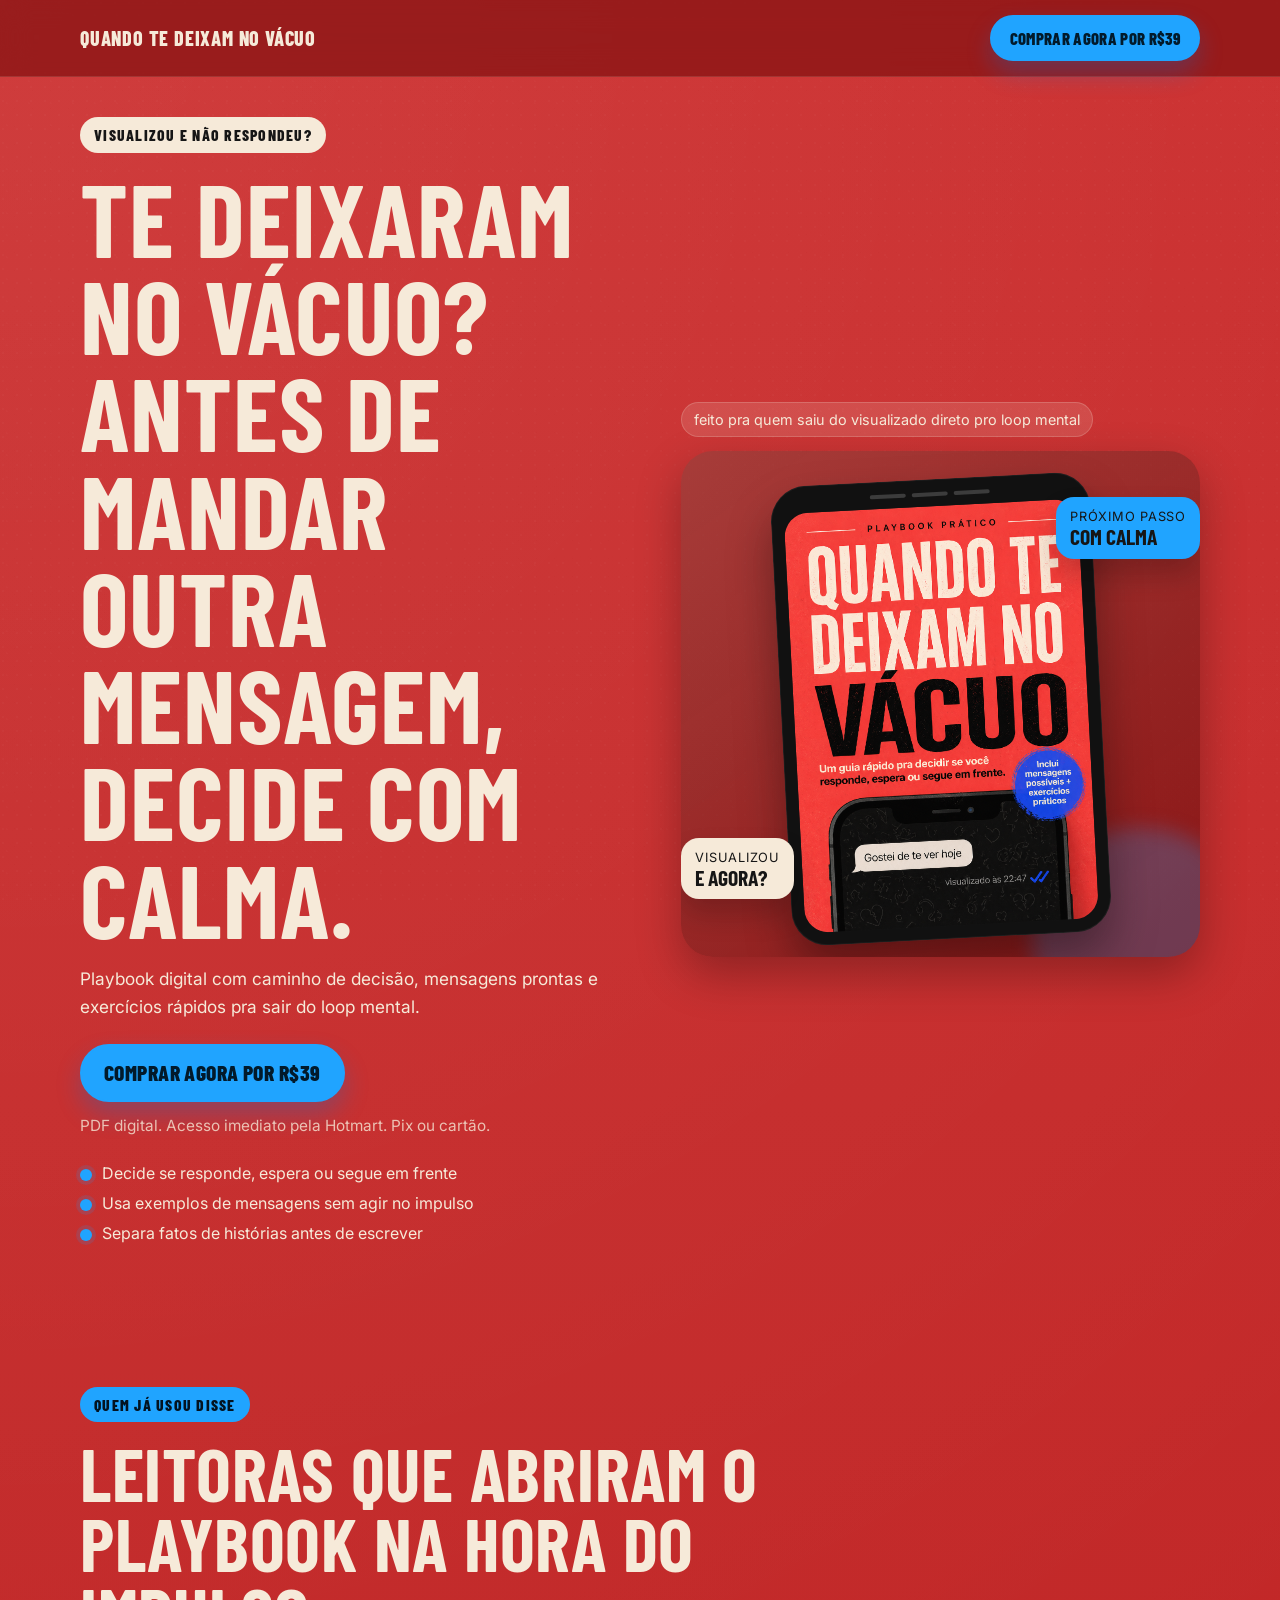
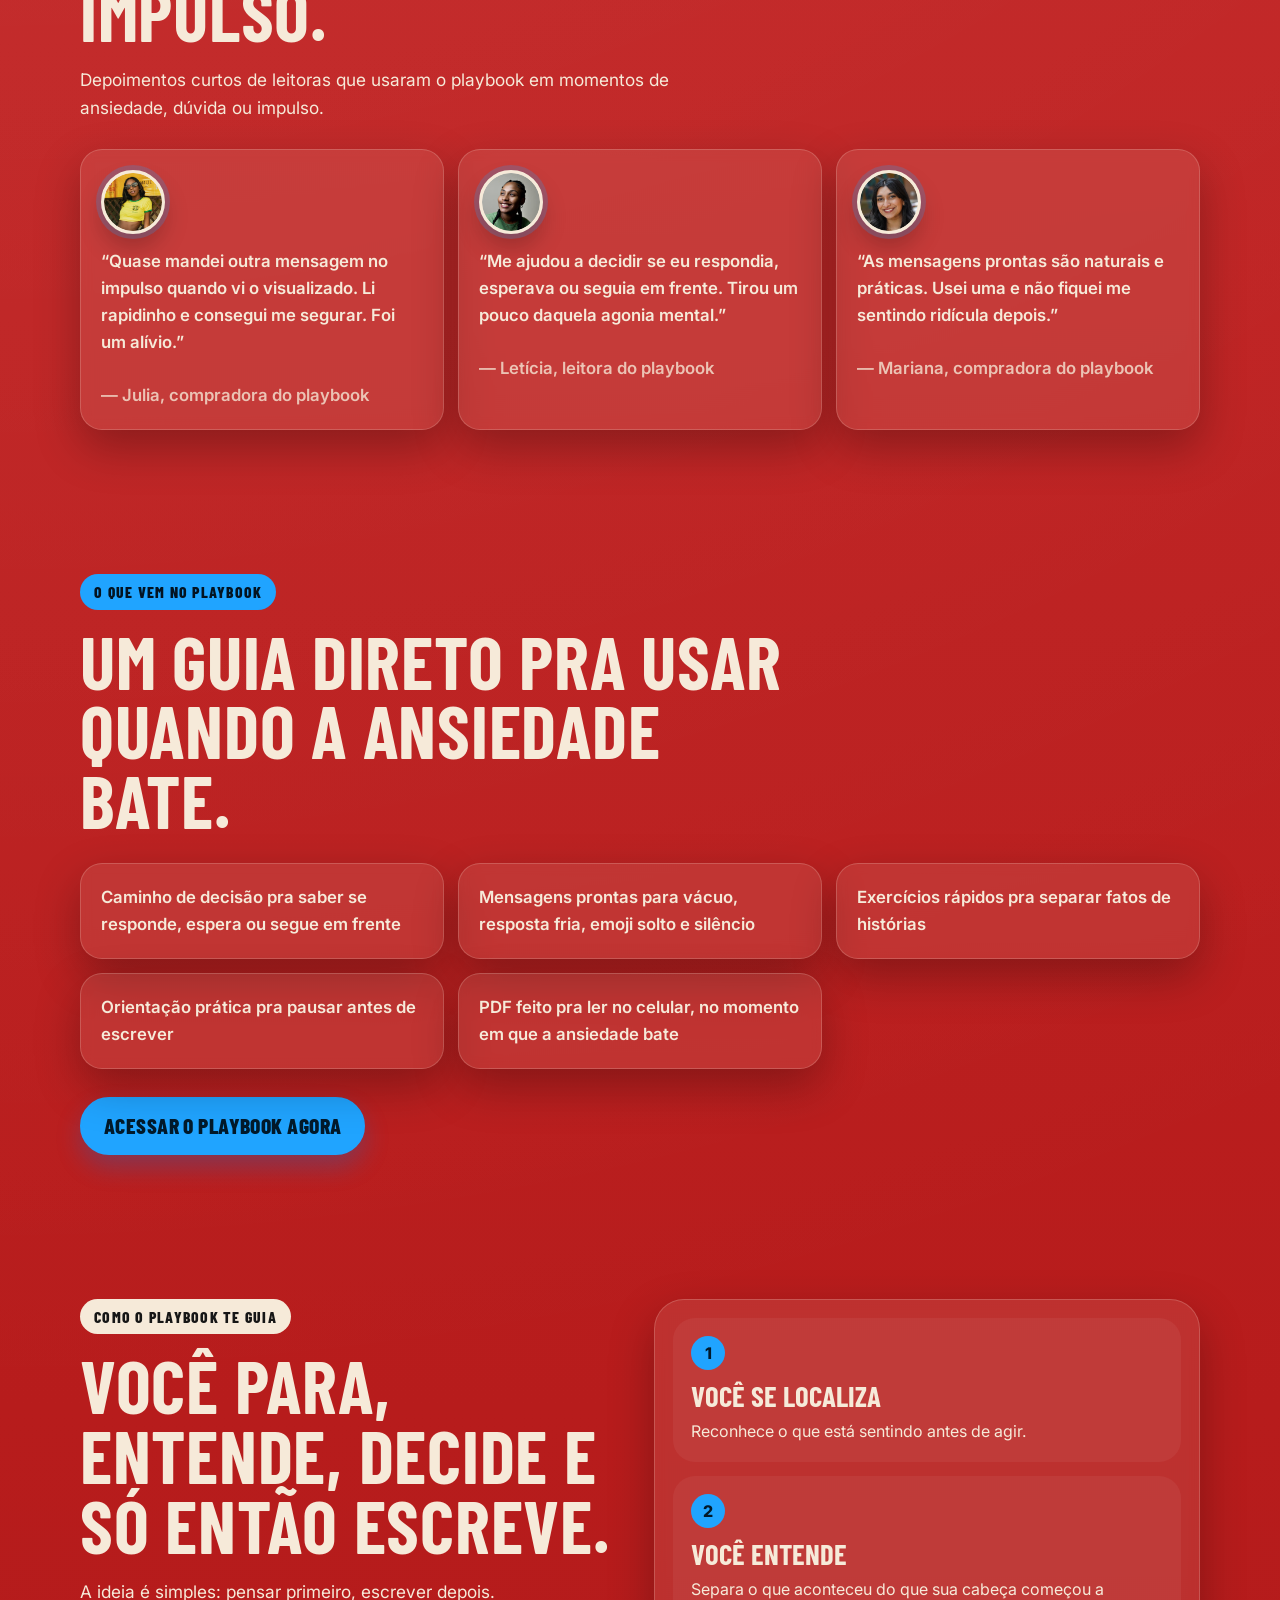
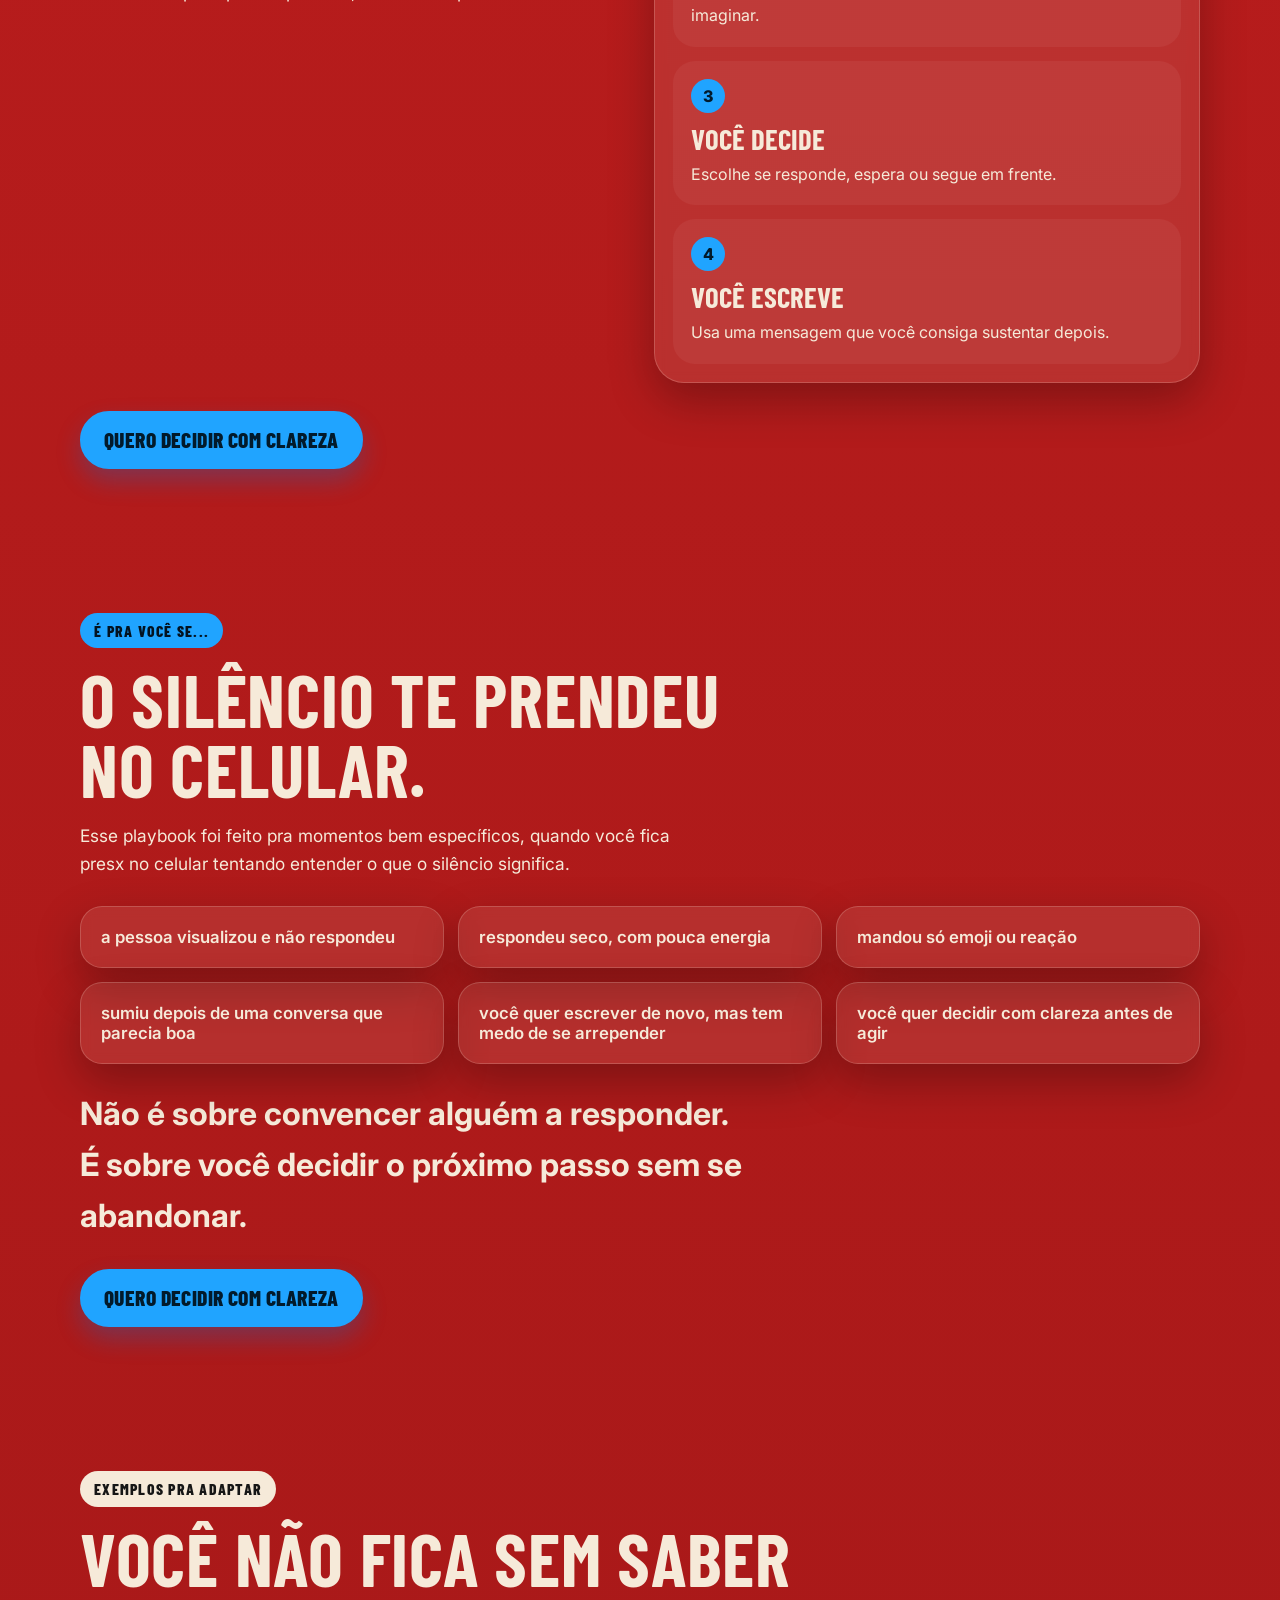
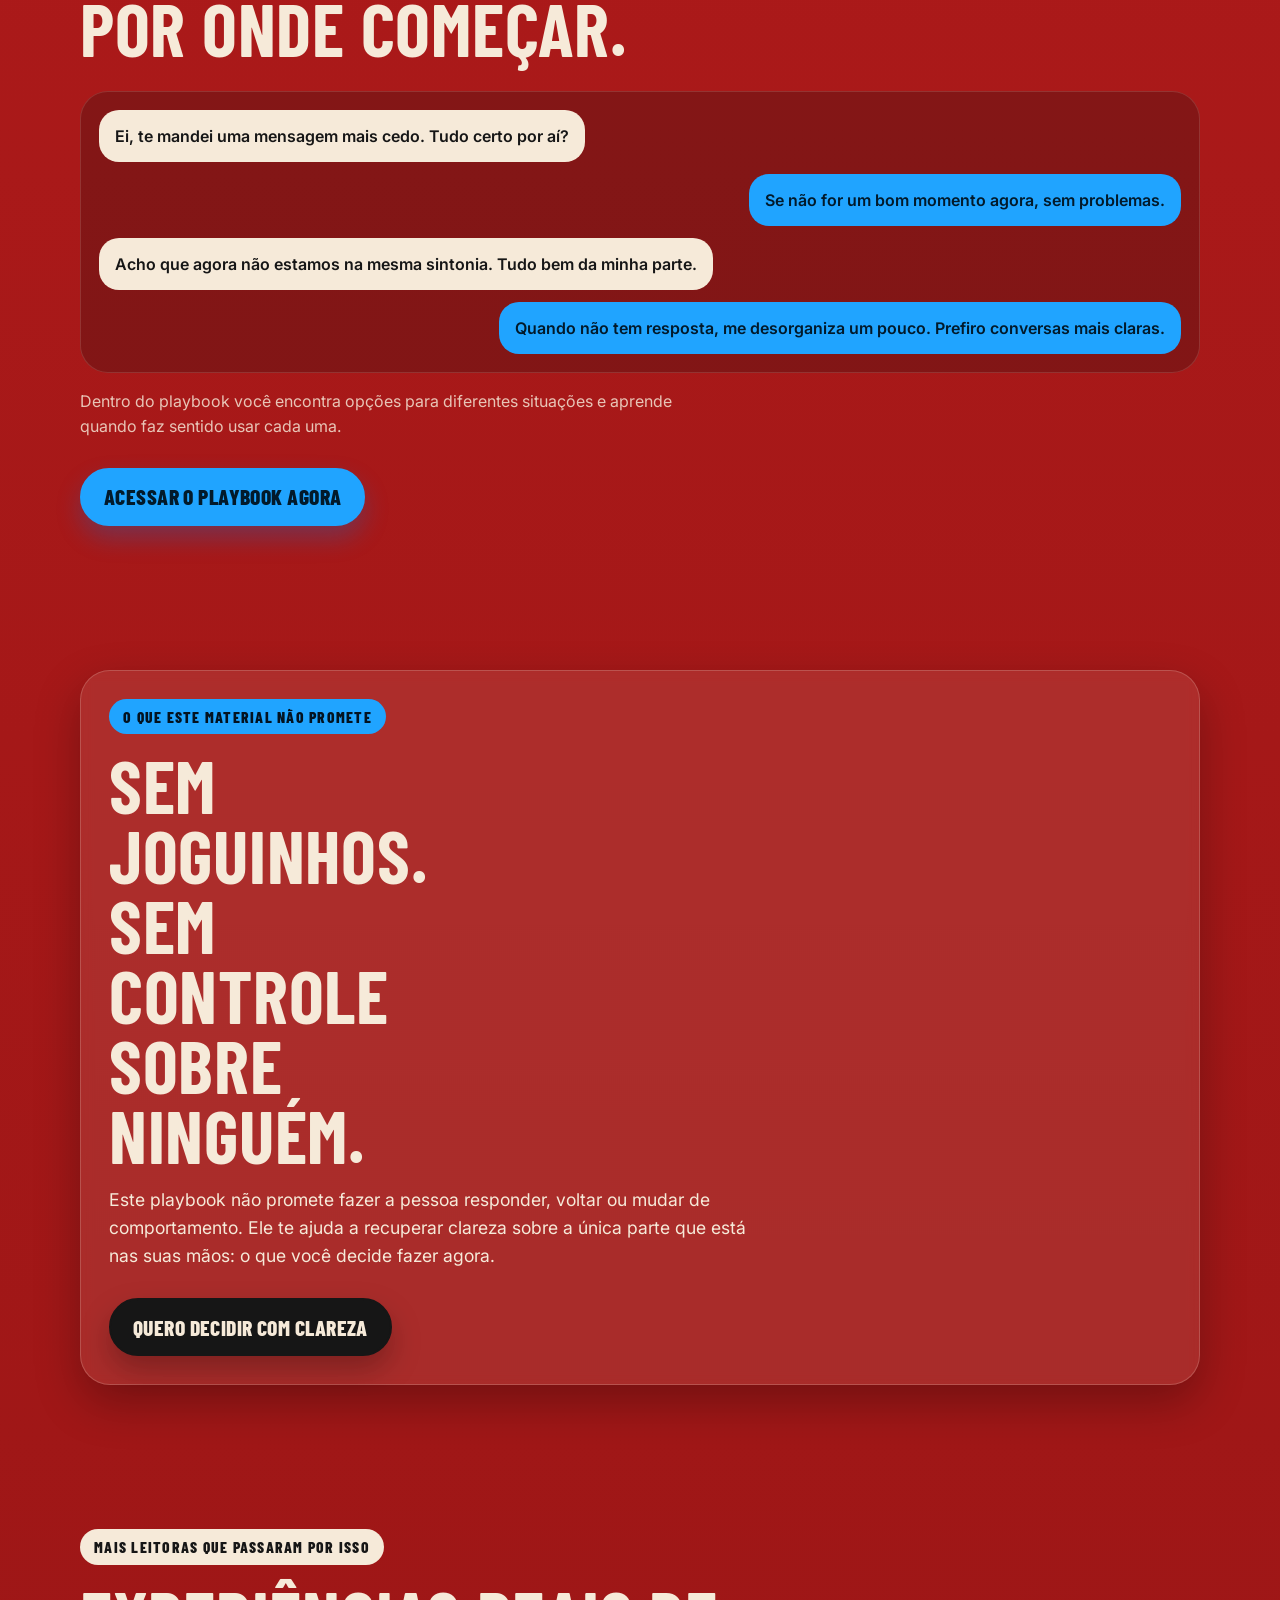
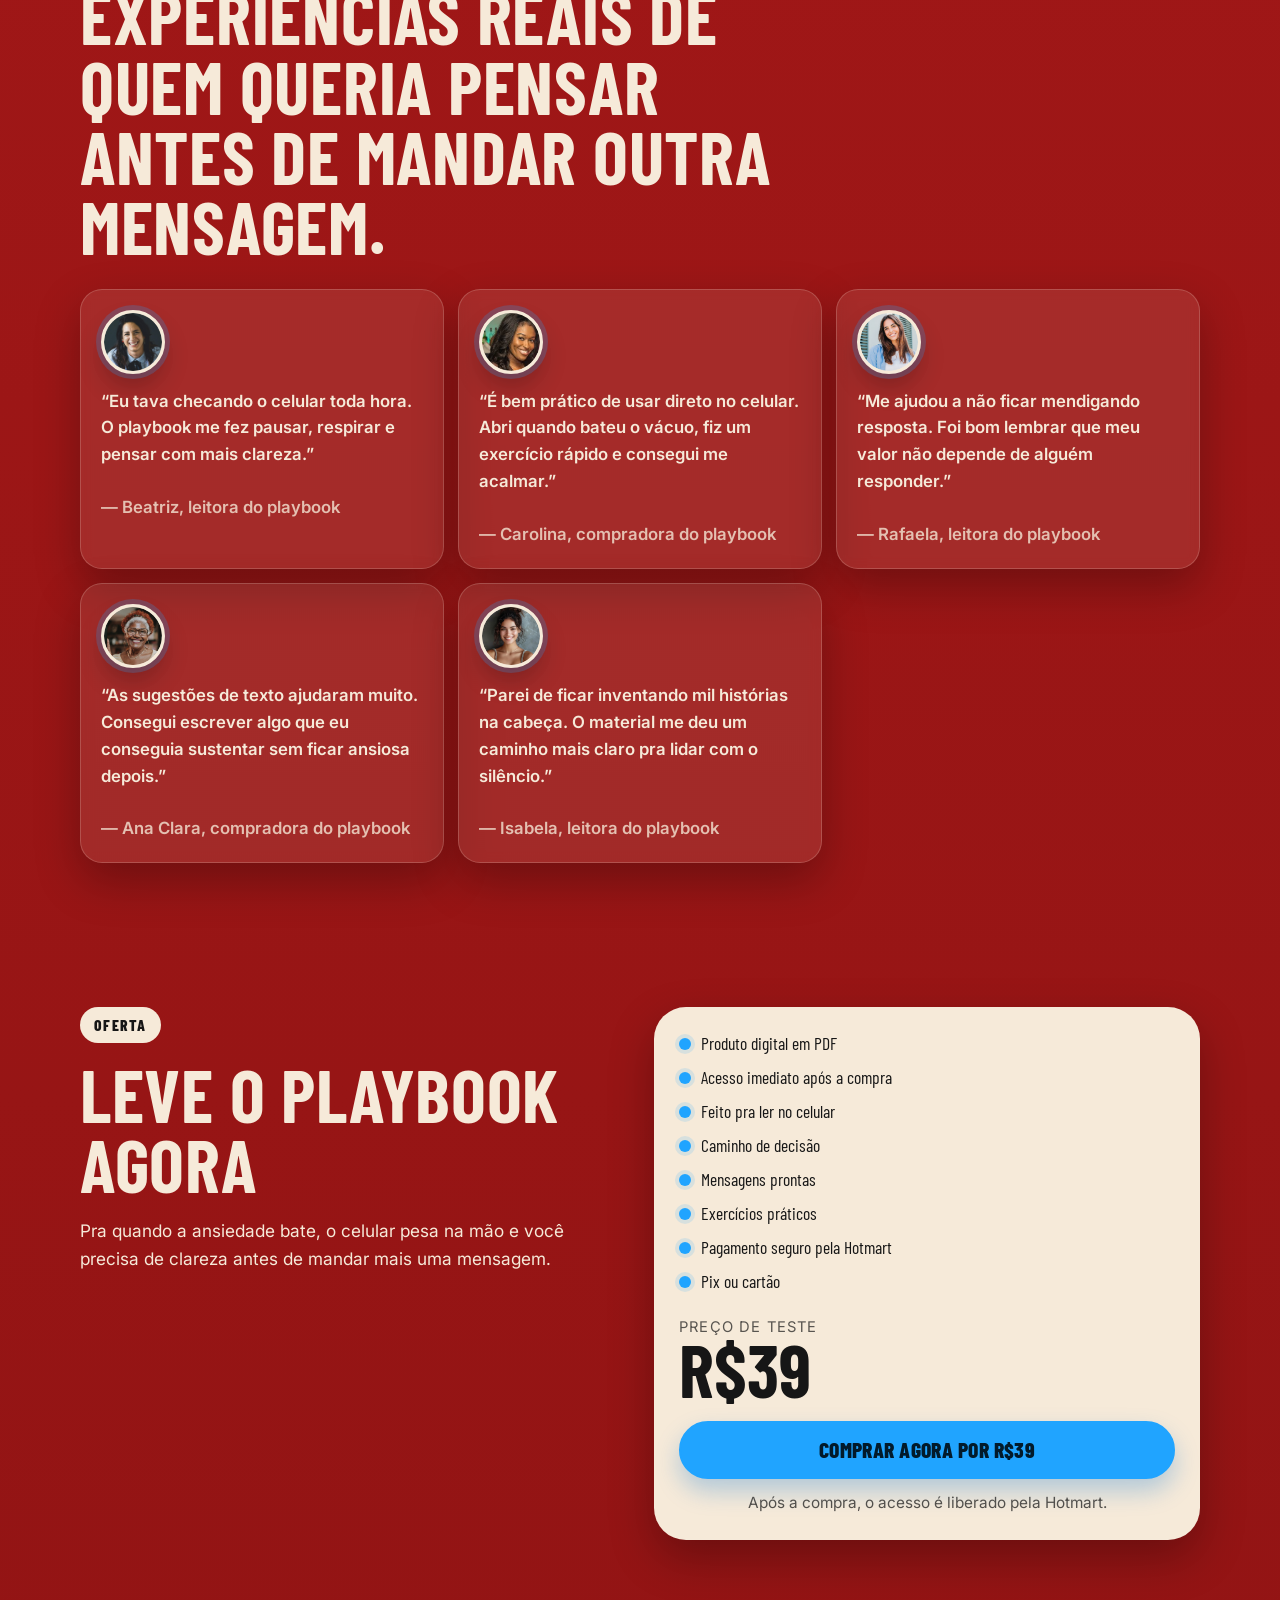
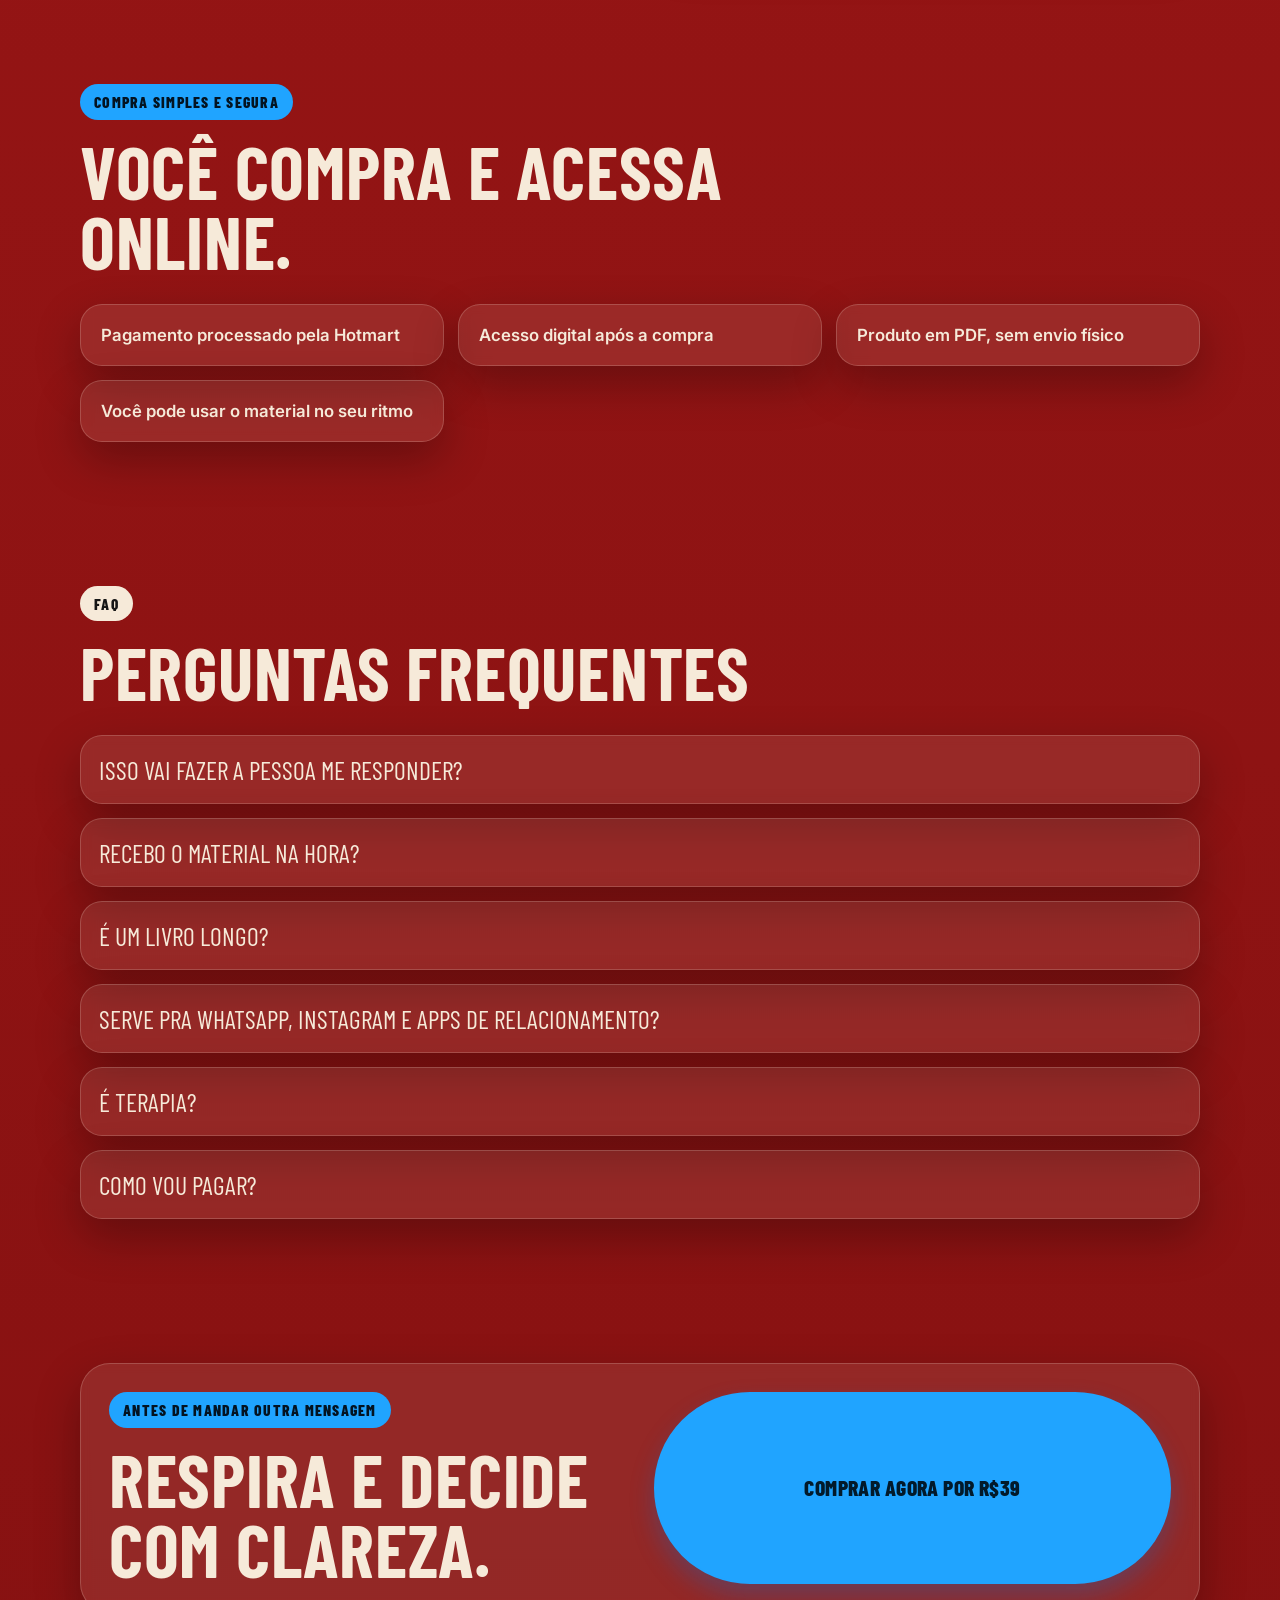
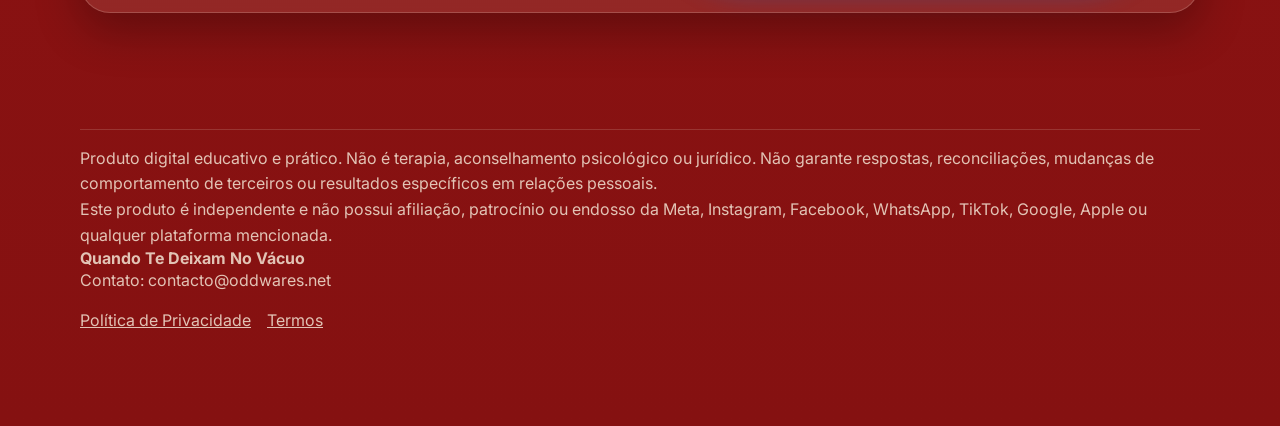
==== commit 97d8b2ce: "Update landing page price to R$39" ====
--- a/index.html
+++ b/index.html
@@ -69,7 +69,7 @@
       <div class="container topbar">
         <a class="brand" href="#hero">Quando Te Deixam No Vácuo</a>
         <a class="nav-cta cta-button cta-button--small js-checkout-link" href="https://pay.hotmart.com/K104704802N">
-          COMPRAR AGORA POR R$35
+          COMPRAR AGORA POR R$39
         </a>
       </div>
     </header>
@@ -85,7 +85,7 @@
             </p>
             <div class="hero-actions">
               <a class="cta-button js-checkout-link" href="https://pay.hotmart.com/K104704802N">
-                COMPRAR AGORA POR R$35
+                COMPRAR AGORA POR R$39
               </a>
               <p class="microcopy">PDF digital. Acesso imediato pela Hotmart. Pix ou cartão.</p>
             </div>
@@ -236,8 +236,8 @@
               <li>Pagamento seguro pela Hotmart</li>
               <li>Pix ou cartão</li>
             </ul>
-            <div class="price-wrap"><span class="price-label">PREÇO DE TESTE</span><strong class="price-value">R$35</strong></div>
-            <a class="cta-button cta-button--full js-checkout-link" href="https://pay.hotmart.com/K104704802N">COMPRAR AGORA POR R$35</a>
+            <div class="price-wrap"><span class="price-label">PREÇO DE TESTE</span><strong class="price-value">R$39</strong></div>
+            <a class="cta-button cta-button--full js-checkout-link" href="https://pay.hotmart.com/K104704802N">COMPRAR AGORA POR R$39</a>
             <p class="microcopy microcopy--dark">Após a compra, o acesso é liberado pela Hotmart.</p>
           </aside>
         </div>
@@ -274,7 +274,7 @@
       <section class="final-cta section" id="acessar">
         <div class="container final-cta-box">
           <div><span class="eyebrow eyebrow--blue">ANTES DE MANDAR OUTRA MENSAGEM</span><h2>Respira e decide com clareza.</h2></div>
-          <a class="cta-button js-checkout-link" href="https://pay.hotmart.com/K104704802N">COMPRAR AGORA POR R$35</a>
+          <a class="cta-button js-checkout-link" href="https://pay.hotmart.com/K104704802N">COMPRAR AGORA POR R$39</a>
         </div>
       </section>
     </main>
@@ -290,7 +290,7 @@
       </div>
     </footer>
 
-    <a class="sticky-mobile-cta js-checkout-link" href="https://pay.hotmart.com/K104704802N">COMPRAR AGORA POR R$35</a>
+    <a class="sticky-mobile-cta js-checkout-link" href="https://pay.hotmart.com/K104704802N">COMPRAR AGORA POR R$39</a>
 
     <script src="script.js"></script>
   </body>
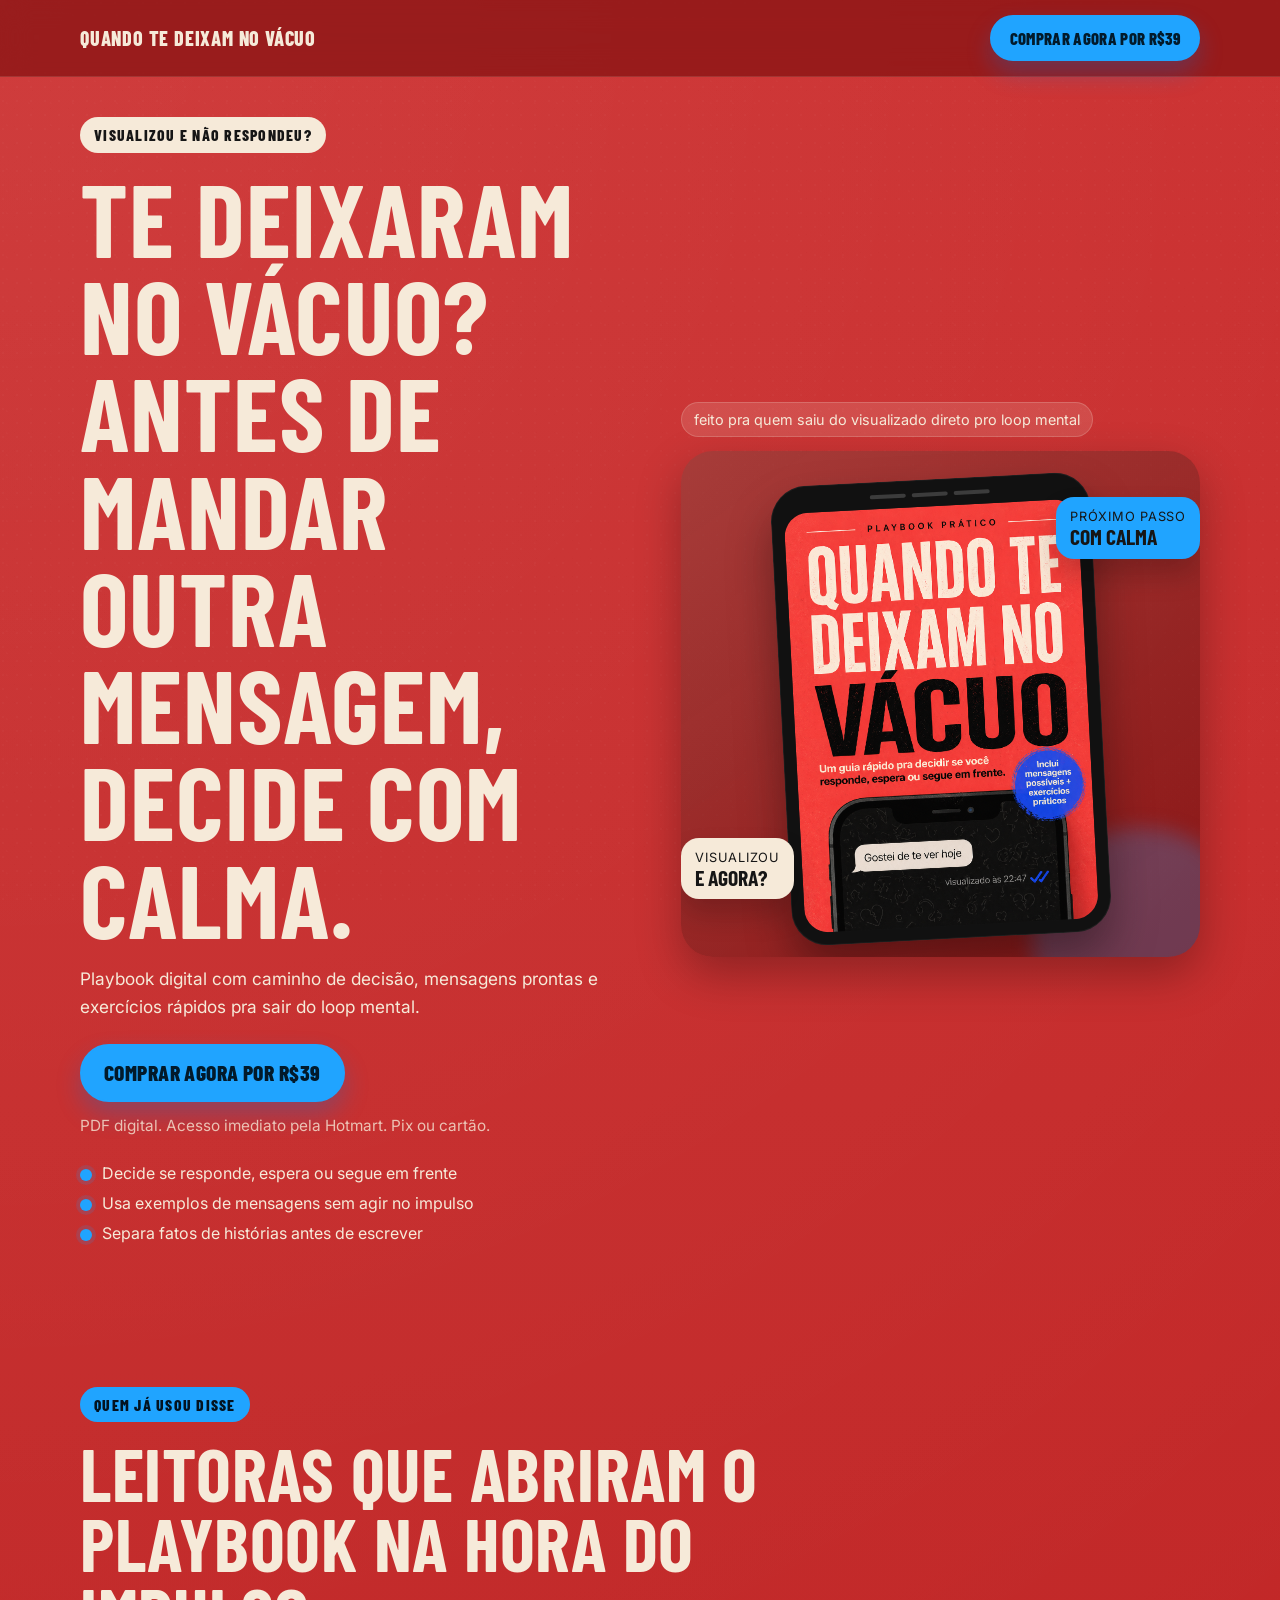
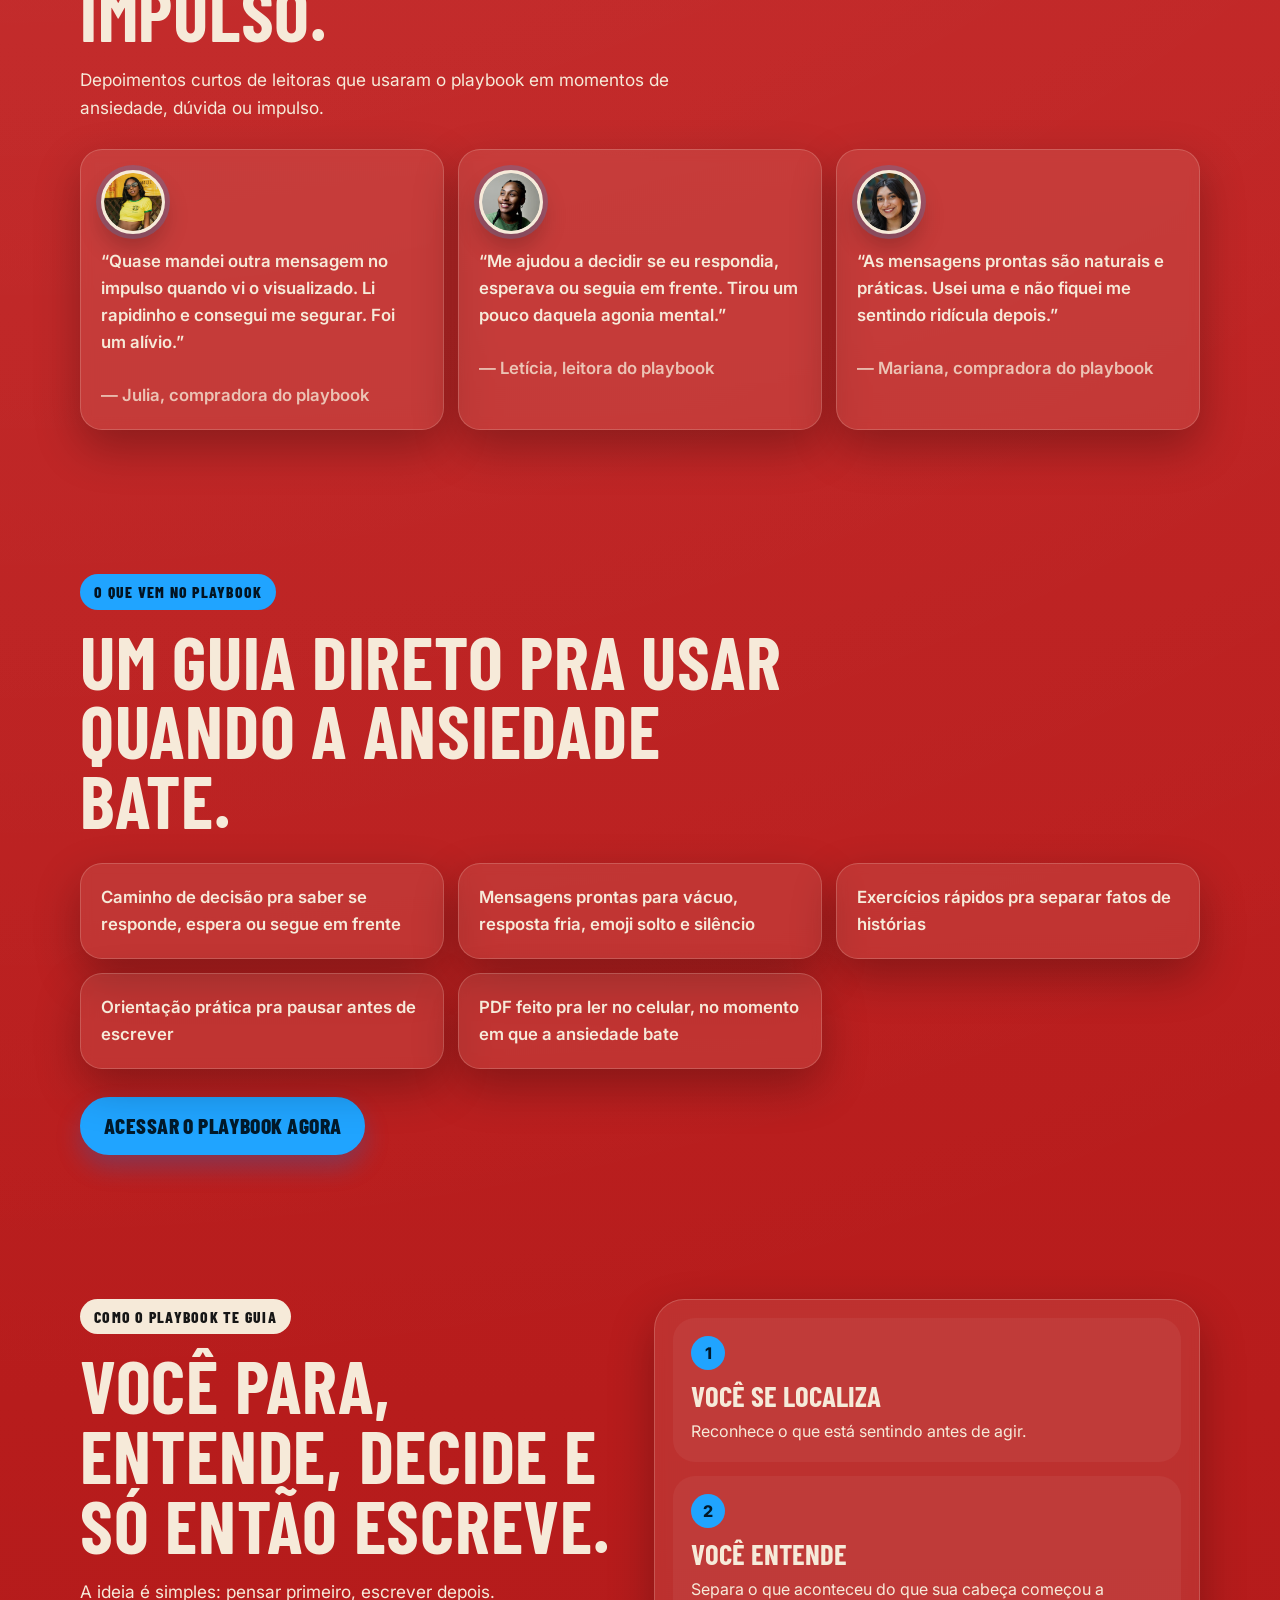
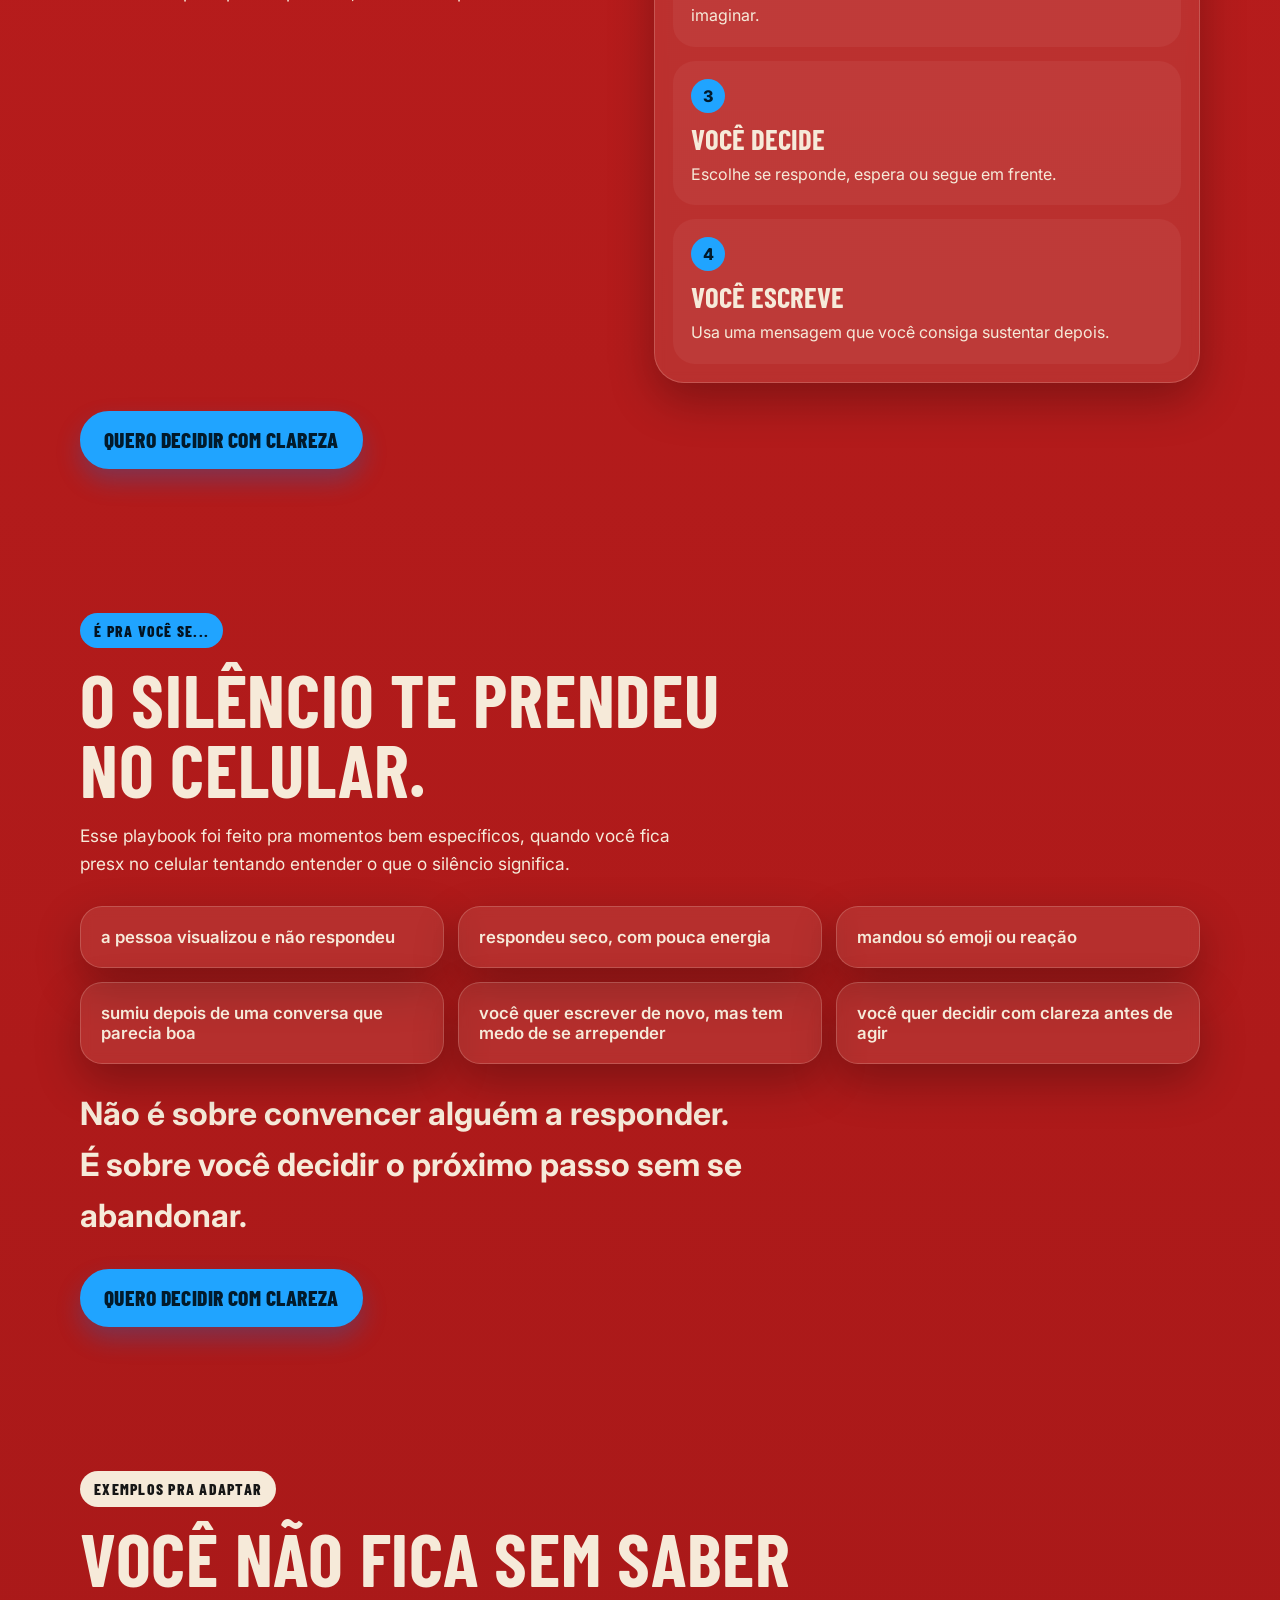
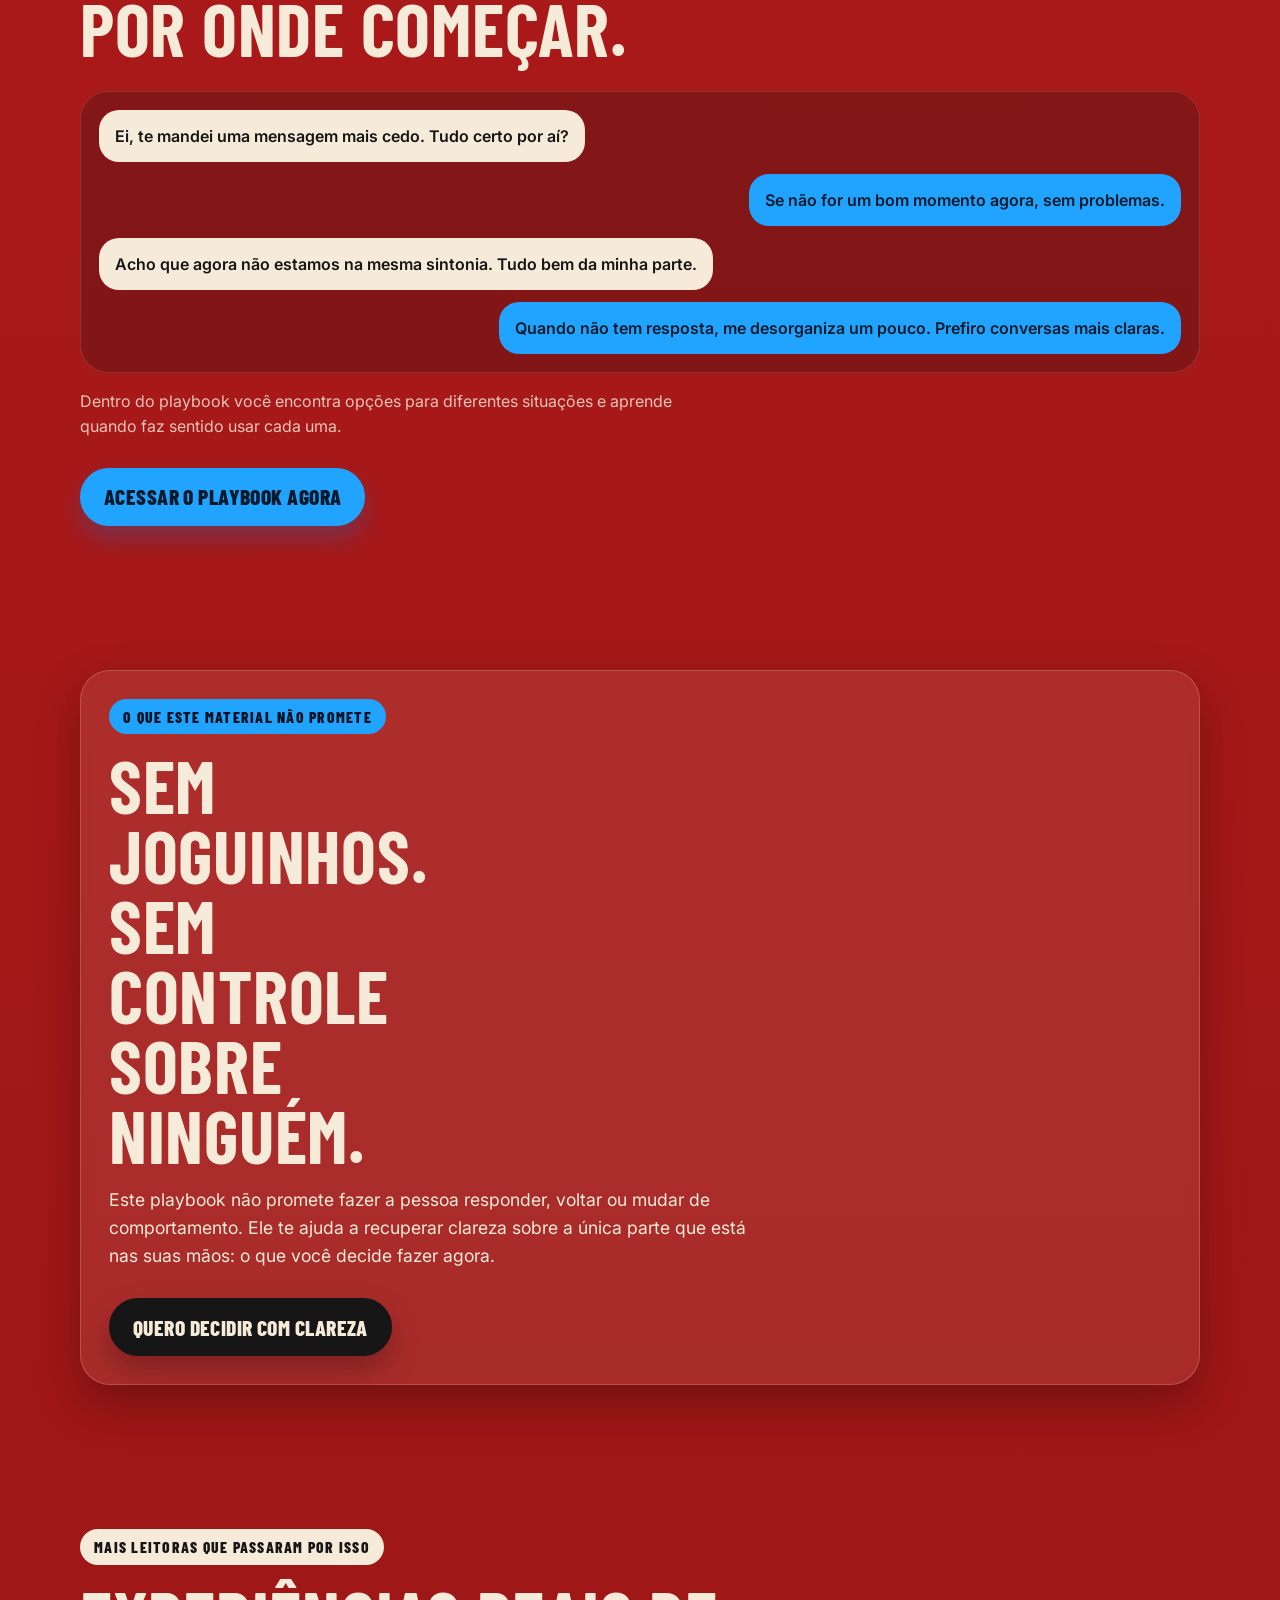
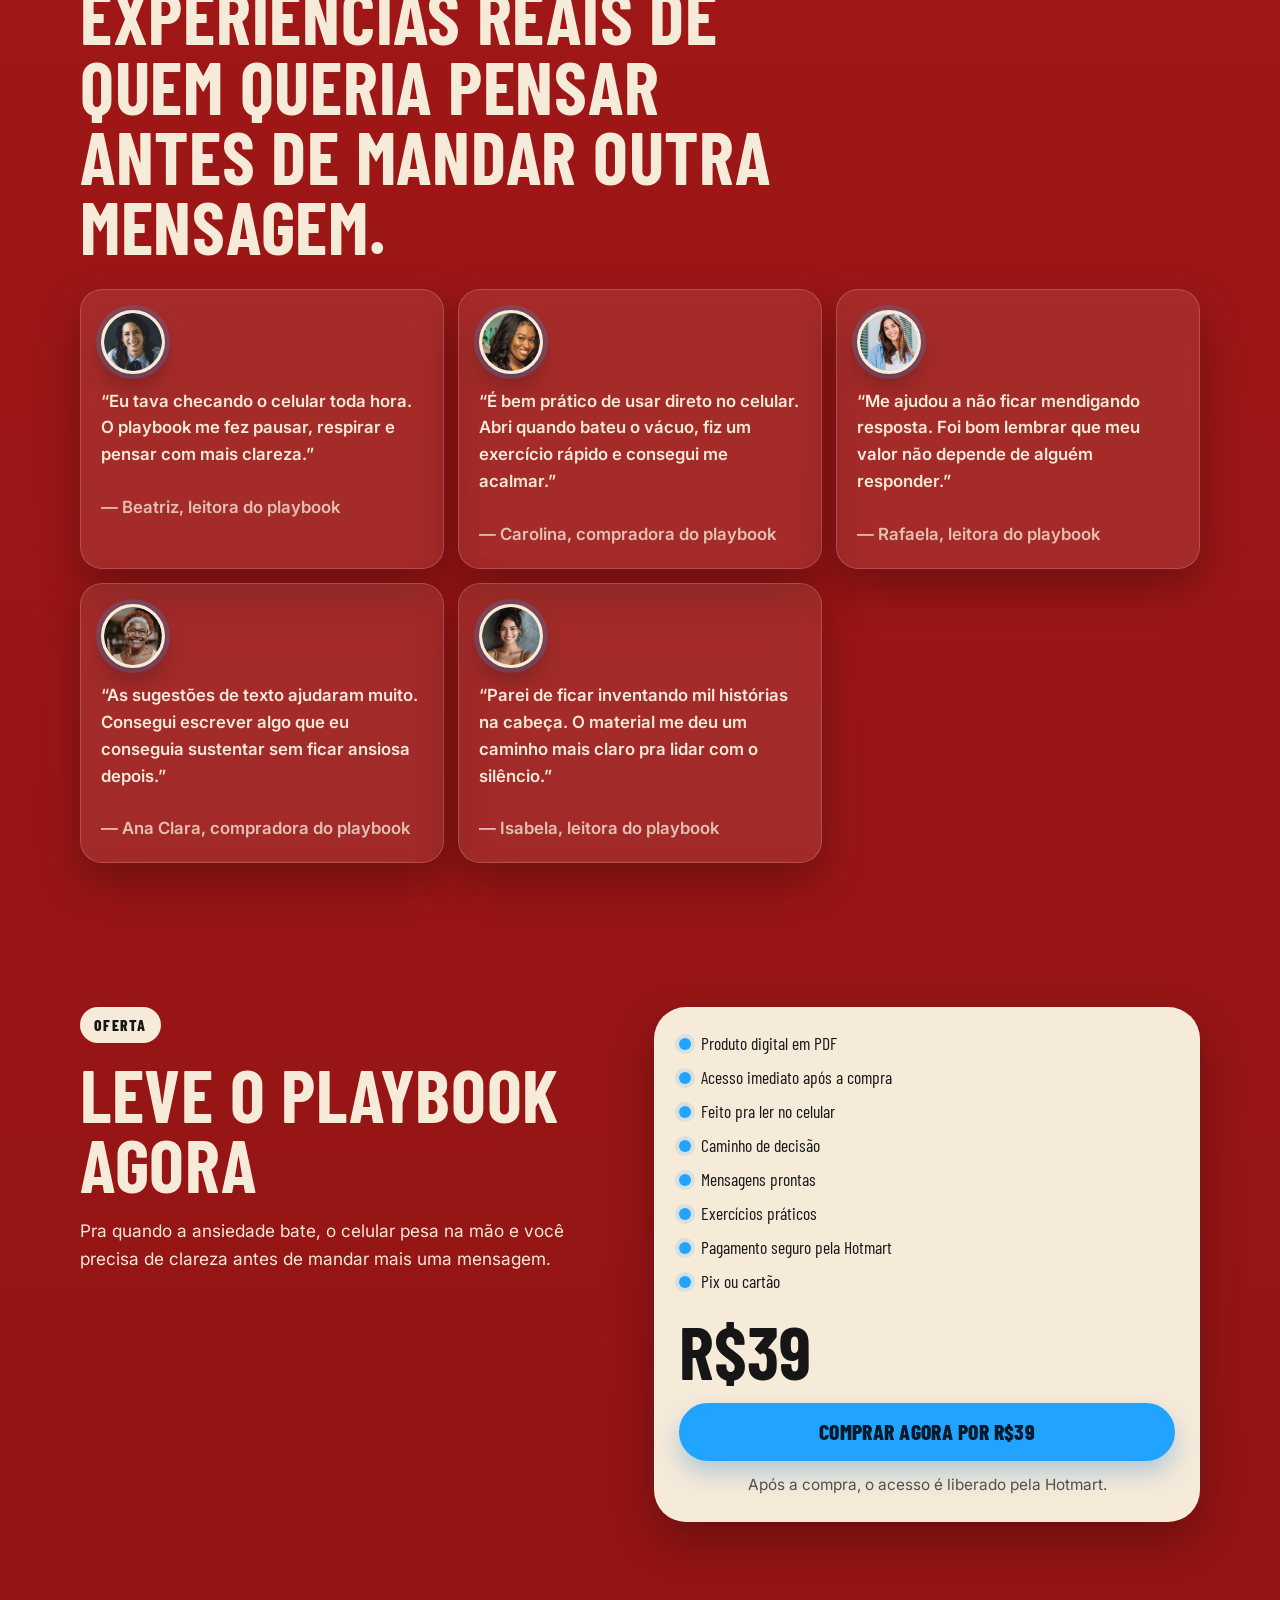
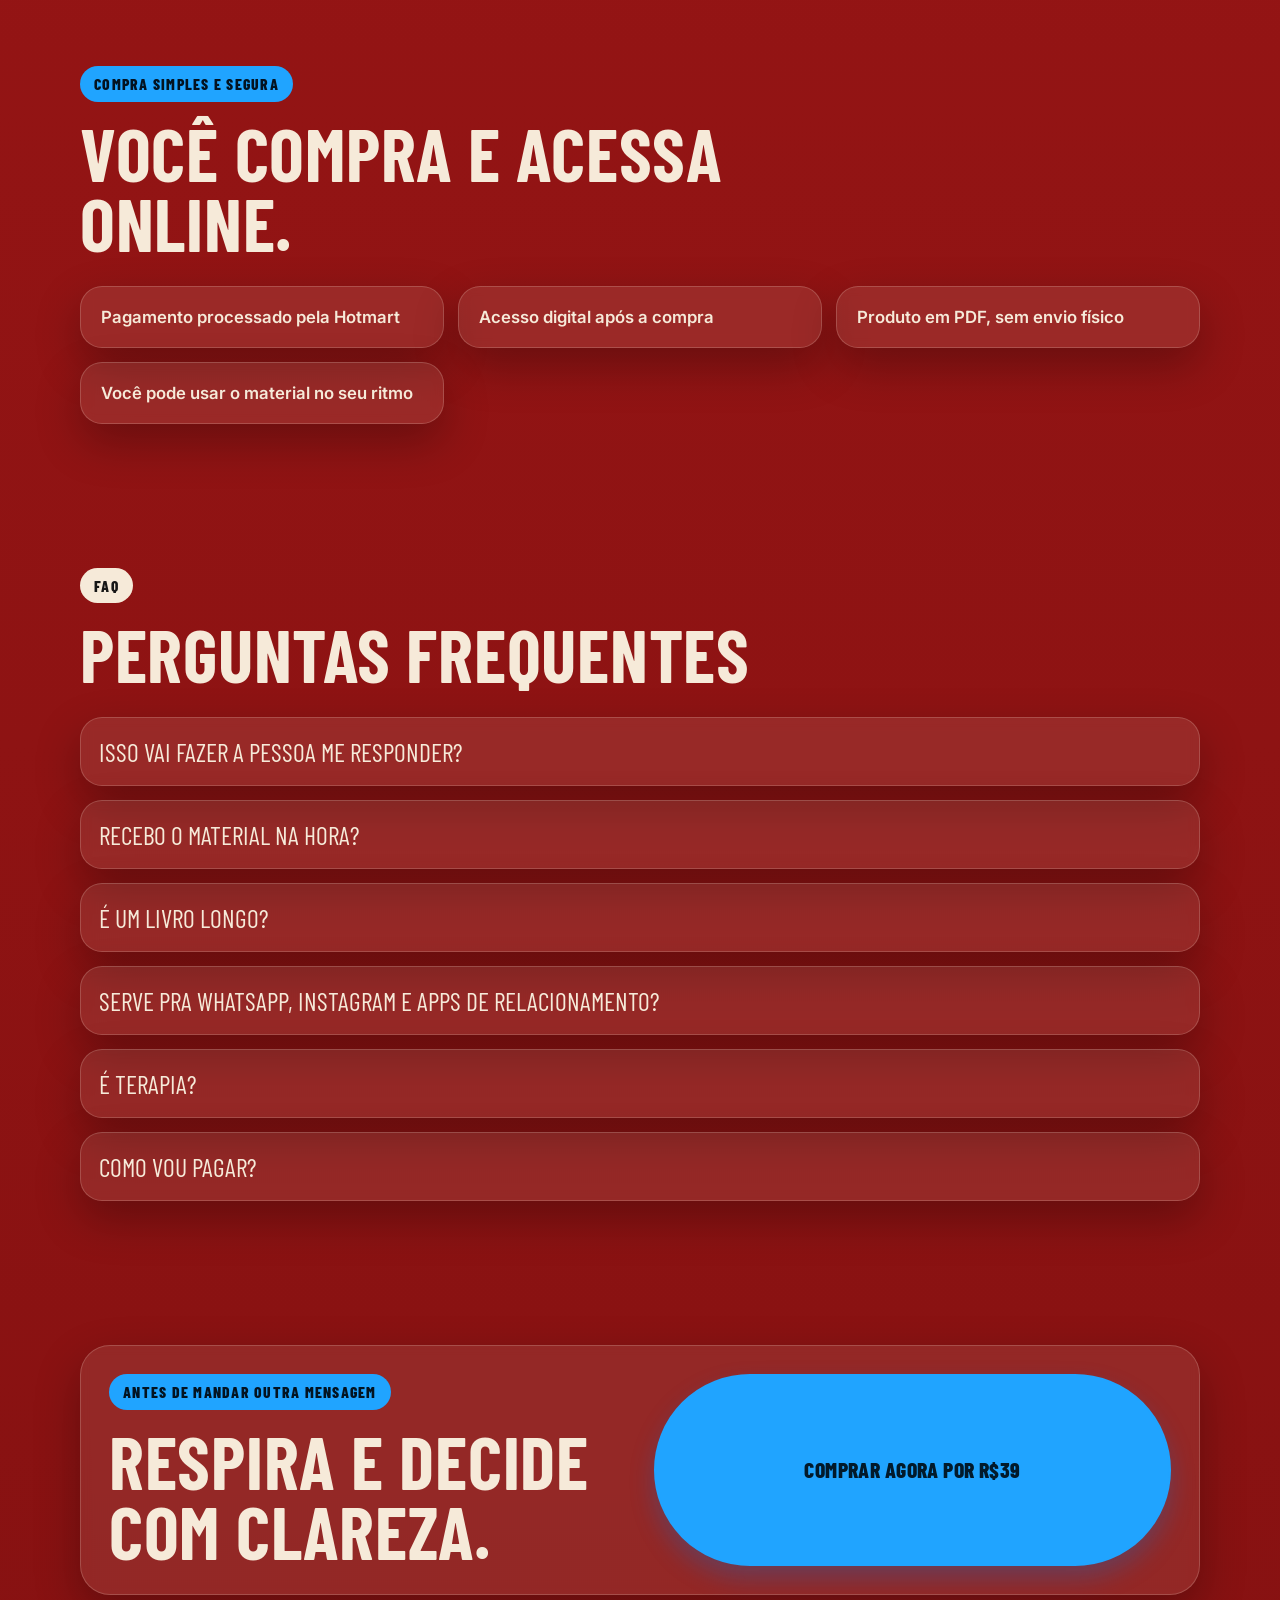
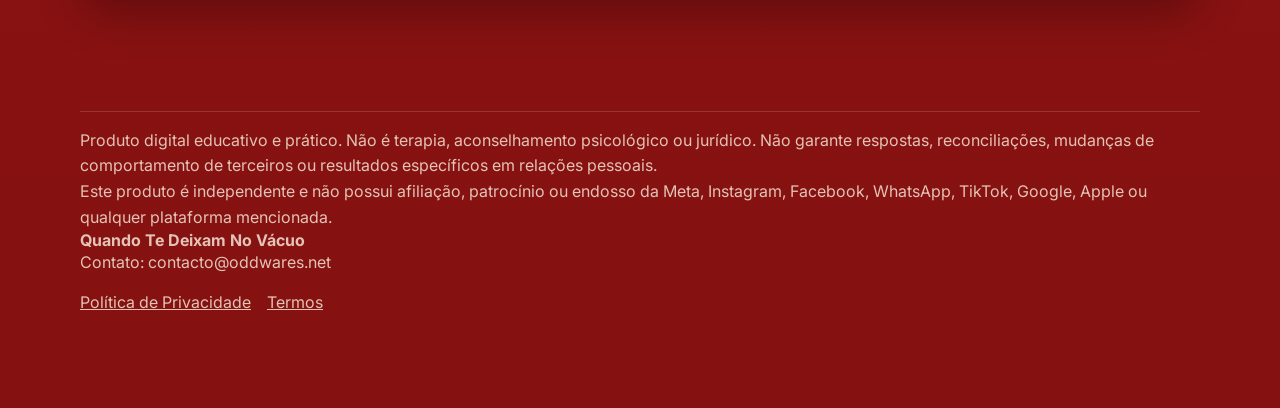
==== commit 0f145079: "Remove offer price label" ====
--- a/index.html
+++ b/index.html
@@ -236,7 +236,7 @@
               <li>Pagamento seguro pela Hotmart</li>
               <li>Pix ou cartão</li>
             </ul>
-            <div class="price-wrap"><span class="price-label">PREÇO DE TESTE</span><strong class="price-value">R$39</strong></div>
+            <div class="price-wrap"><strong class="price-value">R$39</strong></div>
             <a class="cta-button cta-button--full js-checkout-link" href="https://pay.hotmart.com/K104704802N">COMPRAR AGORA POR R$39</a>
             <p class="microcopy microcopy--dark">Após a compra, o acesso é liberado pela Hotmart.</p>
           </aside>
